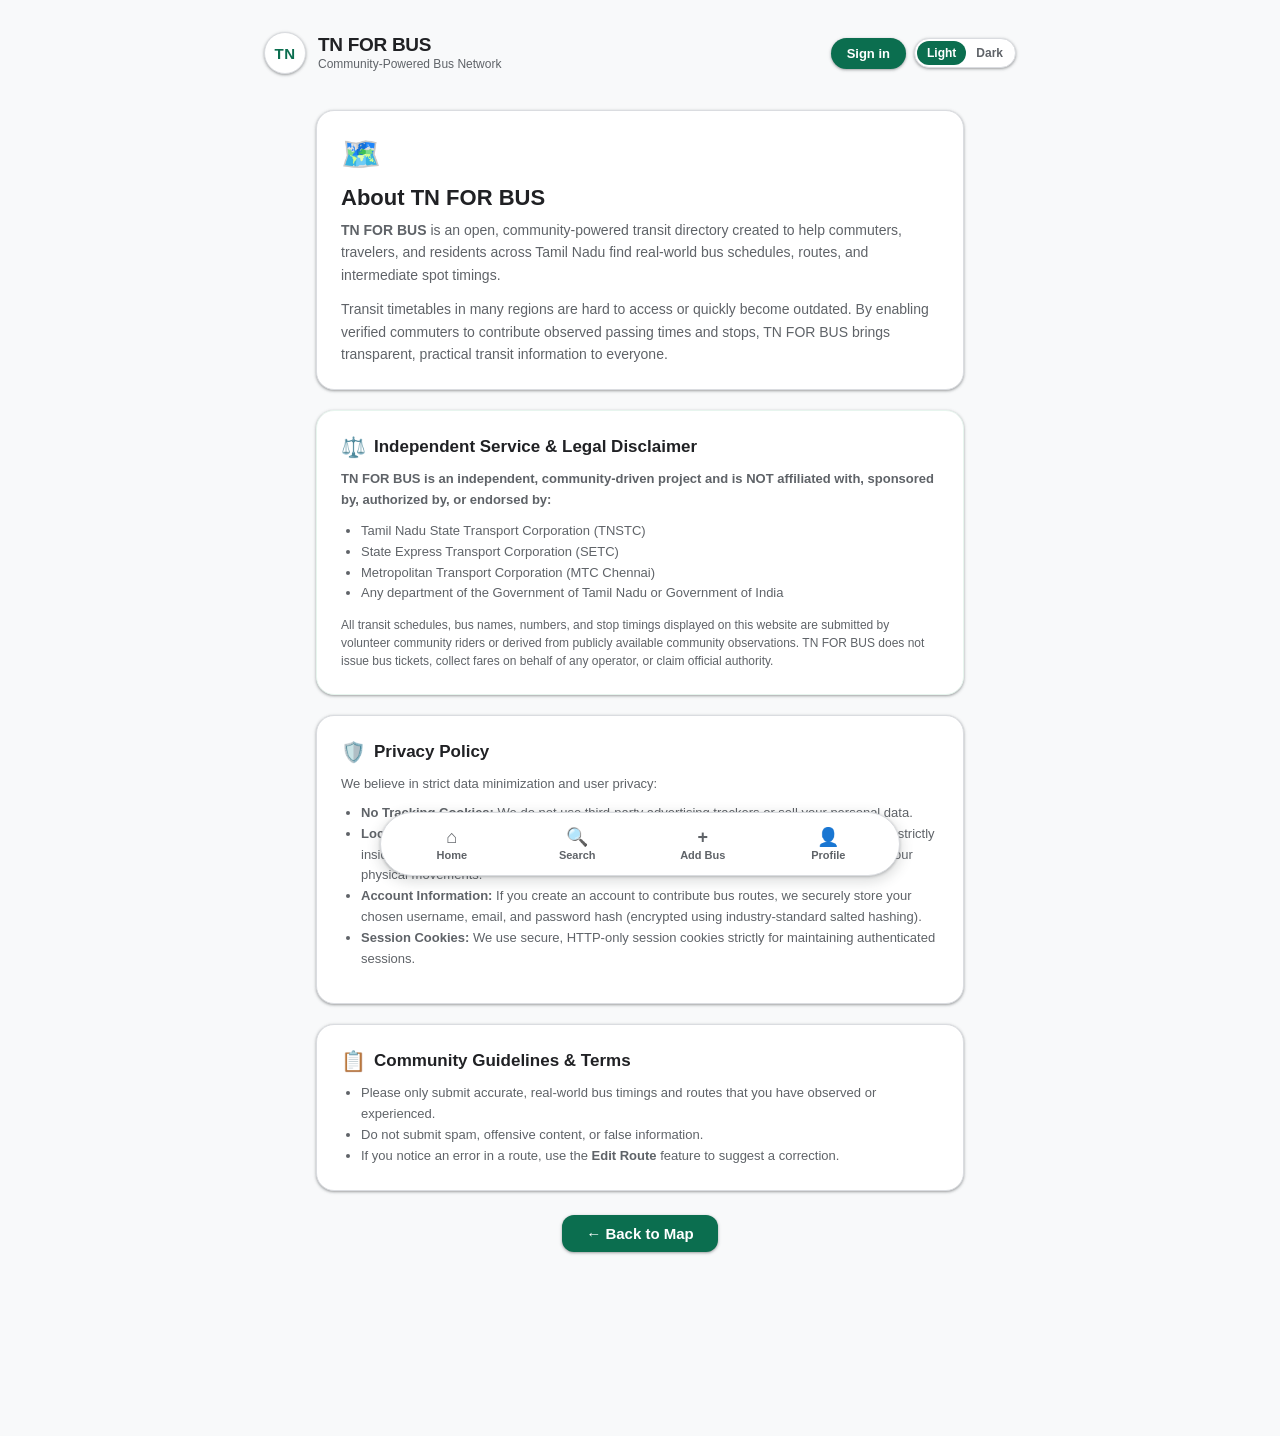
==== frontend/about.html @ 7be4faa2 "fix(security): sanitize file uploads, complete TN FOR BUS branding, add /about transparency page, an" ====
<!DOCTYPE html>
<html lang="en">
<head>
  <meta charset="UTF-8" />
  <meta name="viewport" content="width=device-width, initial-scale=1.0, maximum-scale=1.0, user-scalable=no" />
  <title>About &amp; Disclaimer - TN FOR BUS</title>
  <meta name="description" content="Learn about TN FOR BUS, our community-driven bus timetable platform for Tamil Nadu, our privacy policy, and non-affiliation disclaimer." />
  <meta name="robots" content="index, follow" />
  <meta name="referrer" content="strict-origin-when-cross-origin" />
  <link rel="stylesheet" href="css/style.css" />
  <link rel="stylesheet" href="css/responsive.css" />
  <link rel="icon" href="favicon.ico" type="image/x-icon" />
</head>

<body>
  <div class="app-shell">
    <!-- TOP BAR -->
    <header class="topbar">
      <div class="brand-area">
        <a href="/" class="logo-placeholder" title="Home">TN</a>
        <div class="brand-text-block">
          <a href="/" class="brand-title">TN FOR BUS</a>
          <span class="brand-tagline">Community-Powered Bus Network</span>
        </div>
      </div>
      <div class="topbar-actions">
        <div id="topbar-auth"></div>
      </div>
    </header>

    <!-- MAIN CONTENT -->
    <main class="page-container" style="max-width: 680px; margin: 0 auto; padding: 20px 16px 80px;">
      
      <!-- HERO CARD -->
      <section class="card" style="margin-bottom: 20px; padding: 24px; background: var(--color-surface); border-radius: var(--radius-lg); border: 1px solid var(--color-border); box-shadow: var(--shadow-sm);">
        <div style="font-size: 32px; margin-bottom: 12px;">&#128506;&#65039;</div>
        <h1 style="font-size: 22px; font-weight: 800; color: var(--color-text); margin-bottom: 8px;">About TN FOR BUS</h1>
        <p style="font-size: 14px; line-height: 1.6; color: var(--color-text-secondary); margin-bottom: 12px;">
          <strong>TN FOR BUS</strong> is an open, community-powered transit directory created to help commuters, travelers, and residents across Tamil Nadu find real-world bus schedules, routes, and intermediate spot timings.
        </p>
        <p style="font-size: 14px; line-height: 1.6; color: var(--color-text-secondary);">
          Transit timetables in many regions are hard to access or quickly become outdated. By enabling verified commuters to contribute observed passing times and stops, TN FOR BUS brings transparent, practical transit information to everyone.
        </p>
      </section>

      <!-- OFFICIAL DISCLAIMER -->
      <section class="card" style="margin-bottom: 20px; padding: 24px; background: var(--color-surface); border-radius: var(--radius-lg); border: 1.5px solid var(--color-primary-light); box-shadow: var(--shadow-sm);">
        <div style="display: flex; align-items: center; gap: 8px; margin-bottom: 10px;">
          <span style="font-size: 20px;">&#9878;&#65039;</span>
          <h2 style="font-size: 17px; font-weight: 800; color: var(--color-text); margin: 0;">Independent Service &amp; Legal Disclaimer</h2>
        </div>
        <p style="font-size: 13px; line-height: 1.6; color: var(--color-text-secondary); margin-bottom: 10px;">
          <strong>TN FOR BUS is an independent, community-driven project and is NOT affiliated with, sponsored by, authorized by, or endorsed by:</strong>
        </p>
        <ul style="font-size: 13px; line-height: 1.6; color: var(--color-text-secondary); padding-left: 20px; margin-bottom: 12px;">
          <li>Tamil Nadu State Transport Corporation (TNSTC)</li>
          <li>State Express Transport Corporation (SETC)</li>
          <li>Metropolitan Transport Corporation (MTC Chennai)</li>
          <li>Any department of the Government of Tamil Nadu or Government of India</li>
        </ul>
        <p style="font-size: 12px; line-height: 1.5; color: var(--color-text-secondary);">
          All transit schedules, bus names, numbers, and stop timings displayed on this website are submitted by volunteer community riders or derived from publicly available community observations. TN FOR BUS does not issue bus tickets, collect fares on behalf of any operator, or claim official authority.
        </p>
      </section>

      <!-- PRIVACY POLICY -->
      <section class="card" style="margin-bottom: 20px; padding: 24px; background: var(--color-surface); border-radius: var(--radius-lg); border: 1px solid var(--color-border); box-shadow: var(--shadow-sm);">
        <div style="display: flex; align-items: center; gap: 8px; margin-bottom: 10px;">
          <span style="font-size: 20px;">&#128737;&#65039;</span>
          <h2 style="font-size: 17px; font-weight: 800; color: var(--color-text); margin: 0;">Privacy Policy</h2>
        </div>
        <p style="font-size: 13px; line-height: 1.6; color: var(--color-text-secondary); margin-bottom: 8px;">
          We believe in strict data minimization and user privacy:
        </p>
        <ul style="font-size: 13px; line-height: 1.6; color: var(--color-text-secondary); padding-left: 20px; margin-bottom: 10px;">
          <li><strong>No Tracking Cookies:</strong> We do not use third-party advertising trackers or sell your personal data.</li>
          <li><strong>Location Privacy:</strong> When you use the &quot;My Location&quot; feature, your coordinates are processed strictly inside your browser to display nearby bus stops on the map. We never record, track, or sell your physical movements.</li>
          <li><strong>Account Information:</strong> If you create an account to contribute bus routes, we securely store your chosen username, email, and password hash (encrypted using industry-standard salted hashing).</li>
          <li><strong>Session Cookies:</strong> We use secure, HTTP-only session cookies strictly for maintaining authenticated sessions.</li>
        </ul>
      </section>

      <!-- COMMUNITY GUIDELINES & TERMS -->
      <section class="card" style="margin-bottom: 24px; padding: 24px; background: var(--color-surface); border-radius: var(--radius-lg); border: 1px solid var(--color-border); box-shadow: var(--shadow-sm);">
        <div style="display: flex; align-items: center; gap: 8px; margin-bottom: 10px;">
          <span style="font-size: 20px;">&#128203;</span>
          <h2 style="font-size: 17px; font-weight: 800; color: var(--color-text); margin: 0;">Community Guidelines &amp; Terms</h2>
        </div>
        <ul style="font-size: 13px; line-height: 1.6; color: var(--color-text-secondary); padding-left: 20px;">
          <li>Please only submit accurate, real-world bus timings and routes that you have observed or experienced.</li>
          <li>Do not submit spam, offensive content, or false information.</li>
          <li>If you notice an error in a route, use the <strong>Edit Route</strong> feature to suggest a correction.</li>
        </ul>
      </section>

      <!-- QUICK LINKS -->
      <div style="text-align: center; margin-top: 20px;">
        <a href="/" class="btn-primary" style="display: inline-flex; width: auto; padding: 10px 24px;">&larr; Back to Map</a>
      </div>

    </main>

    <!-- BOTTOM NAVIGATION -->
    <nav class="bottom-nav">
      <a class="nav-item" href="/">
        <span class="nav-icon">&#8962;</span>
        <span>Home</span>
      </a>
      <a class="nav-item" href="/search">
        <span class="nav-icon">&#128269;</span>
        <span>Search</span>
      </a>
      <a class="nav-item" href="/report">
        <span class="nav-icon">&#43;</span>
        <span>Add Bus</span>
      </a>
      <a class="nav-item" href="/profile">
        <span class="nav-icon">&#128100;</span>
        <span>Profile</span>
      </a>
    </nav>
  </div>

  <!-- Scripts -->
  <script src="js/api.js"></script>
  <script src="js/auth.js"></script>
  <script src="js/theme.js"></script>
  <script>
    document.addEventListener("DOMContentLoaded", async () => {
      const authContainer = document.getElementById("topbar-auth");
      const status = await TNAuth.getStatus();
      TNAuth.renderTopbarAuth(authContainer, status);
    });
  </script>
</body>
</html>
---- frontend/css/style.css ----
/* ====================================================
   TN FOR BUS – Unified Stylesheet (Google Maps transit inspired)
   Clean, modern, responsive, light/dark themes
   ==================================================== */

:root {
  /* Colors - Light Theme */
  --color-bg: #f8f9fa;
  --color-surface: #ffffff;
  --color-surface-elevated: #ffffff;
  --color-primary: #0b6e4f;
  --color-primary-hover: #08533b;
  --color-primary-light: #e7f5ee;
  --color-accent: #1a73e8;
  --color-text: #202124;
  --color-text-secondary: #5f6368;
  --color-text-muted: #80868b;
  --color-border: #dadce0;
  --color-border-light: #f1f3f4;
  --color-shadow: rgba(60, 64, 67, 0.15);
  --color-shadow-ambient: rgba(60, 64, 67, 0.08);

  /* Status Colors */
  --fresh: #188038;
  --moderate: #f29900;
  --stale: #d93025;
  --color-error: #d93025;
  --color-success: #188038;
  --color-warning: #f9ab00;

  /* Typography */
  --font-family: -apple-system, BlinkMacSystemFont, "Segoe UI", Roboto, Helvetica, Arial, sans-serif;

  /* Elevation Shadows (Google Maps style) */
  --shadow-sm: 0 1px 2px rgba(60, 64, 67, 0.3), 0 1px 3px 1px rgba(60, 64, 67, 0.15);
  --shadow-md: 0 2px 6px 2px rgba(60, 64, 67, 0.15), 0 1px 2px rgba(60, 64, 67, 0.3);
  --shadow-lg: 0 4px 12px 3px rgba(60, 64, 67, 0.15), 0 1px 3px rgba(60, 64, 67, 0.3);
  --shadow-float: 0 6px 20px rgba(0, 0, 0, 0.18);

  /* Radius */
  --radius-sm: 8px;
  --radius-md: 12px;
  --radius-lg: 18px;
  --radius-xl: 24px;
  --radius-full: 9999px;

  /* Layout dimensions */
  --bottom-nav-height: 64px;
}

/* Dark Theme */
[data-theme="dark"] {
  --color-bg: #1e1f20;
  --color-surface: #2d2e30;
  --color-surface-elevated: #36373a;
  --color-primary: #34a853;
  --color-primary-hover: #46b865;
  --color-primary-light: rgba(52, 168, 83, 0.15);
  --color-accent: #8ab4f8;
  --color-text: #e8eaed;
  --color-text-secondary: #bdc1c6;
  --color-text-muted: #9aa0a6;
  --color-border: #444746;
  --color-border-light: #36373a;
  --color-shadow: rgba(0, 0, 0, 0.4);
  --color-shadow-ambient: rgba(0, 0, 0, 0.25);
  --shadow-sm: 0 1px 3px rgba(0, 0, 0, 0.4);
  --shadow-md: 0 4px 10px rgba(0, 0, 0, 0.45);
  --shadow-lg: 0 8px 24px rgba(0, 0, 0, 0.55);
}

/* Base Reset */
* {
  box-sizing: border-box;
  margin: 0;
  padding: 0;
}

html, body {
  width: 100%;
  min-height: 100vh;
  font-family: var(--font-family);
  background-color: var(--color-bg);
  color: var(--color-text);
  -webkit-font-smoothing: antialiased;
  -moz-osx-font-smoothing: grayscale;
}

a {
  color: inherit;
  text-decoration: none;
}

button, input, select, textarea {
  font-family: inherit;
}

/* ====================================================
   APP SHELL (Non-map pages: search, report, profile)
   ==================================================== */
.app-shell {
  max-width: 680px;
  margin: 0 auto;
  min-height: 100vh;
  padding: 16px 16px calc(var(--bottom-nav-height) + 32px);
  position: relative;
}

/* ====================================================
   BRANDING & TOPBAR
   ==================================================== */
.topbar {
  display: flex;
  align-items: center;
  justify-content: space-between;
  padding: 8px 0 16px;
  gap: 12px;
}

.brand-area {
  display: flex;
  align-items: center;
  gap: 12px;
}

.logo-placeholder {
  width: 42px;
  height: 42px;
  border-radius: var(--radius-full);
  background: var(--color-surface);
  color: var(--color-primary);
  border: 1.5px solid var(--color-border);
  box-shadow: var(--shadow-sm);
  display: flex;
  align-items: center;
  justify-content: center;
  font-weight: 800;
  font-size: 15px;
  letter-spacing: 0.5px;
  flex-shrink: 0;
}

.brand-text-block {
  display: flex;
  flex-direction: column;
}

.brand-title {
  font-size: 19px;
  font-weight: 800;
  color: var(--color-text);
  letter-spacing: -0.3px;
  line-height: 1.2;
}

.brand-tagline {
  font-size: 12px;
  font-weight: 500;
  color: var(--color-text-secondary);
  line-height: 1.2;
}

.topbar-actions {
  display: flex;
  align-items: center;
  gap: 8px;
}

/* Theme Controls */
.theme-controls {
  display: inline-flex;
  align-items: center;
  background: var(--color-surface);
  border: 1px solid var(--color-border);
  border-radius: var(--radius-full);
  padding: 2px;
  box-shadow: var(--shadow-sm);
}

.theme-controls button {
  border: none;
  background: transparent;
  color: var(--color-text-secondary);
  font-size: 12px;
  font-weight: 600;
  padding: 5px 10px;
  border-radius: var(--radius-full);
  cursor: pointer;
  transition: all 0.2s ease;
}

.theme-controls button.active {
  background: var(--color-primary);
  color: #ffffff;
}

/* Auth Profile / Login Button */
.btn-login {
  background: var(--color-primary);
  color: #ffffff;
  border: none;
  border-radius: var(--radius-full);
  padding: 8px 16px;
  font-size: 13px;
  font-weight: 600;
  cursor: pointer;
  box-shadow: var(--shadow-sm);
  transition: background 0.2s ease, transform 0.1s ease;
}

.btn-login:hover {
  background: var(--color-primary-hover);
}

.btn-login:active {
  transform: scale(0.98);
}

.avatar {
  width: 36px;
  height: 36px;
  border-radius: var(--radius-full);
  object-fit: cover;
  border: 2px solid var(--color-border);
  box-shadow: var(--shadow-sm);
  display: block;
}

.avatar-placeholder {
  width: 36px;
  height: 36px;
  border-radius: var(--radius-full);
  background: var(--color-border-light);
  color: var(--color-text-secondary);
  display: flex;
  align-items: center;
  justify-content: center;
  font-size: 18px;
  border: 1px solid var(--color-border);
}

/* ====================================================
   BUTTONS & FORM ELEMENTS
   ==================================================== */
.btn-primary {
  display: inline-flex;
  align-items: center;
  justify-content: center;
  gap: 8px;
  width: 100%;
  background: var(--color-primary);
  color: #ffffff;
  border: none;
  border-radius: var(--radius-md);
  padding: 14px 20px;
  font-size: 15px;
  font-weight: 700;
  cursor: pointer;
  transition: background 0.2s ease, transform 0.1s ease, box-shadow 0.2s ease;
  box-shadow: var(--shadow-sm);
  text-decoration: none;
}

.btn-primary:hover:not(:disabled) {
  background: var(--color-primary-hover);
  box-shadow: var(--shadow-md);
}

.btn-primary:active:not(:disabled) {
  transform: scale(0.99);
}

.btn-primary:disabled {
  opacity: 0.6;
  cursor: not-allowed;
}

.btn-secondary {
  display: inline-flex;
  align-items: center;
  justify-content: center;
  gap: 8px;
  background: var(--color-surface);
  color: var(--color-text);
  border: 1px solid var(--color-border);
  border-radius: var(--radius-md);
  padding: 12px 18px;
  font-size: 14px;
  font-weight: 600;
  cursor: pointer;
  box-shadow: var(--shadow-sm);
  transition: background 0.2s ease;
  text-decoration: none;
}

.btn-secondary:hover {
  background: var(--color-border-light);
}

/* ====================================================
   SEARCH CARD (Google Maps White Floating Card)
   ==================================================== */
.search-card {
  background: var(--color-surface);
  border-radius: var(--radius-lg);
  box-shadow: var(--shadow-md);
  border: 1px solid var(--color-border);
  padding: 14px 16px;
  position: relative;
  transition: box-shadow 0.2s ease;
}

.search-card:focus-within {
  box-shadow: var(--shadow-lg);
  border-color: var(--color-text-muted);
}

.location-row {
  display: flex;
  flex-direction: column;
  position: relative;
}

.location-line {
  display: flex;
  align-items: center;
  gap: 12px;
  height: 48px;
  position: relative;
}

.location-dot {
  width: 12px;
  height: 12px;
  border-radius: 50%;
  flex-shrink: 0;
}

.location-dot.start {
  background-color: #1a73e8; /* Blue dot for Origin */
  box-shadow: 0 0 0 3px rgba(26, 115, 232, 0.2);
}

.location-dot.destination {
  background-color: #ea4335; /* Red pin for Destination */
  box-shadow: 0 0 0 3px rgba(234, 67, 53, 0.2);
}

.route-connector-line {
  position: absolute;
  left: 5px;
  top: 30px;
  bottom: 30px;
  width: 2px;
  background: repeating-linear-gradient(to bottom, var(--color-text-muted) 0, var(--color-text-muted) 3px, transparent 3px, transparent 6px);
  pointer-events: none;
}

.location-line input {
  flex: 1;
  width: 100%;
  border: none;
  outline: none;
  background: transparent;
  color: var(--color-text);
  font-size: 16px;
  font-weight: 600;
  padding: 8px 0;
}

.location-line input::placeholder {
  color: var(--color-text-muted);
  font-weight: 400;
}

.location-divider {
  height: 1px;
  background-color: var(--color-border-light);
  margin-left: 24px;
}

.search-button {
  margin-top: 12px;
  width: 100%;
  background: var(--color-primary);
  color: #ffffff;
  border: none;
  border-radius: var(--radius-md);
  padding: 14px;
  font-size: 15px;
  font-weight: 700;
  cursor: pointer;
  transition: background 0.2s ease, box-shadow 0.2s ease;
  display: flex;
  align-items: center;
  justify-content: center;
  gap: 8px;
}

.search-button:hover {
  background: var(--color-primary-hover);
  box-shadow: var(--shadow-sm);
}

/* Stop Autocomplete Dropdown */
.autocomplete-wrap {
  position: relative;
  flex: 1;
}

.autocomplete-list {
  position: absolute;
  top: calc(100% + 4px);
  left: -20px;
  right: -12px;
  background: var(--color-surface);
  border: 1px solid var(--color-border);
  border-radius: var(--radius-md);
  box-shadow: var(--shadow-lg);
  max-height: 220px;
  overflow-y: auto;
  z-index: 2000;
  display: none;
}

.autocomplete-list.active {
  display: block;
}

.autocomplete-item {
  padding: 10px 16px;
  font-size: 14px;
  font-weight: 500;
  color: var(--color-text);
  cursor: pointer;
  border-bottom: 1px solid var(--color-border-light);
  display: flex;
  align-items: center;
  gap: 8px;
}

.autocomplete-item::before {
  content: "🚏";
  font-size: 14px;
}

.autocomplete-item:last-child {
  border-bottom: none;
}

.autocomplete-item:hover {
  background: var(--color-border-light);
  color: var(--color-primary);
}

/* ====================================================
   MAP VIEW (Home Screen – index.html)
   ==================================================== */
.map-screen {
  width: 100%;
  height: 100vh;
  position: relative;
  overflow: hidden;
}

#map {
  width: 100%;
  height: 100%;
  z-index: 1;
}

/* Floating Search Header over Map */
.map-floating-top {
  position: absolute;
  top: 12px;
  left: 12px;
  right: 12px;
  max-width: 440px;
  margin: 0 auto;
  z-index: 1000;
  display: flex;
  flex-direction: column;
  gap: 8px;
  pointer-events: none;
}

.map-floating-top > * {
  pointer-events: auto;
}

.map-floating-header {
  display: flex;
  align-items: center;
  justify-content: space-between;
  background: var(--color-surface);
  border: 1px solid var(--color-border);
  border-radius: var(--radius-full);
  padding: 6px 14px;
  box-shadow: var(--shadow-md);
}

/* Floating Action Controls on Map */
.map-floating-actions {
  position: absolute;
  right: 16px;
  bottom: calc(var(--bottom-nav-height) + 20px);
  z-index: 1000;
  display: flex;
  flex-direction: column;
  gap: 12px;
  align-items: flex-end;
}

.fab-btn {
  display: inline-flex;
  align-items: center;
  gap: 8px;
  background: var(--color-surface);
  color: var(--color-text);
  border: 1px solid var(--color-border);
  border-radius: var(--radius-full);
  padding: 10px 16px;
  font-size: 14px;
  font-weight: 700;
  box-shadow: var(--shadow-md);
  cursor: pointer;
  transition: transform 0.15s ease, background 0.15s ease;
  text-decoration: none;
}

.fab-btn.primary {
  background: var(--color-primary);
  color: #ffffff;
  border: none;
}

.fab-btn:hover {
  transform: translateY(-2px);
  box-shadow: var(--shadow-lg);
}

.fab-btn:active {
  transform: scale(0.96);
}

/* ====================================================
   BOTTOM BUS PANEL (Google Maps Expandable Sheet)
   ==================================================== */
.bottom-bus-panel {
  position: absolute;
  left: 0;
  right: 0;
  bottom: 0;
  background: var(--color-surface);
  border-radius: var(--radius-xl) var(--radius-xl) 0 0;
  box-shadow: var(--shadow-float);
  border: 1px solid var(--color-border);
  border-bottom: none;
  z-index: 1050;
  max-width: 480px;
  margin: 0 auto;
  transform: translateY(100%);
  transition: transform 0.35s cubic-bezier(0.16, 1, 0.3, 1), max-height 0.35s ease;
  display: flex;
  flex-direction: column;
  max-height: 105px; /* Collapsed view showing header only */
  overflow: hidden;
  padding-bottom: var(--bottom-nav-height);
}

.bottom-bus-panel.visible {
  transform: translateY(0);
}

.bottom-bus-panel.expanded {
  max-height: 70vh;
}

.bus-panel-handle-bar {
  padding: 8px 0 4px;
  cursor: pointer;
  display: flex;
  justify-content: center;
}

.bus-panel-handle-pill {
  width: 36px;
  height: 4px;
  background: var(--color-text-muted);
  border-radius: var(--radius-full);
  opacity: 0.4;
}

.bus-panel-header {
  display: flex;
  align-items: center;
  justify-content: space-between;
  padding: 6px 18px 12px;
  cursor: pointer;
  user-select: none;
  border-bottom: 1px solid var(--color-border-light);
}

.bus-panel-header-main {
  display: flex;
  flex-direction: column;
  gap: 3px;
}

.bus-panel-route {
  font-size: 16px;
  font-weight: 800;
  color: var(--color-text);
  line-height: 1.2;
}

.bus-panel-distance {
  font-size: 13px;
  font-weight: 700;
  color: var(--color-primary);
  display: inline-flex;
  align-items: center;
  gap: 4px;
}

.bus-panel-toggle-indicator {
  display: flex;
  align-items: center;
  gap: 6px;
  background: var(--color-border-light);
  color: var(--color-text);
  padding: 6px 12px;
  border-radius: var(--radius-full);
  font-size: 12px;
  font-weight: 700;
  transition: background 0.15s ease;
}

.bus-panel-toggle-indicator:hover {
  background: var(--color-primary-light);
  color: var(--color-primary);
}

.bus-panel-body {
  overflow-y: auto;
  padding: 14px 18px 18px;
  display: flex;
  flex-direction: column;
  gap: 10px;
}

.bus-panel-section-title {
  display: flex;
  justify-content: space-between;
  font-size: 11px;
  font-weight: 800;
  letter-spacing: 0.6px;
  color: var(--color-text-secondary);
  margin-bottom: 4px;
}

.panel-bus-list {
  display: flex;
  flex-direction: column;
  gap: 8px;
}

.panel-bus-item {
  background: var(--color-border-light);
  border: 1px solid var(--color-border);
  border-radius: var(--radius-md);
  padding: 12px 14px;
  transition: transform 0.15s ease, background 0.15s ease;
}

.panel-bus-item.nearest-bus {
  background: var(--color-surface);
  border: 2px solid var(--color-primary);
  box-shadow: var(--shadow-sm);
}

.nearest-bus-badge {
  font-size: 11px;
  font-weight: 800;
  color: var(--color-primary);
  margin-bottom: 6px;
  display: flex;
  align-items: center;
  gap: 4px;
}

.panel-bus-row {
  display: flex;
  align-items: center;
  justify-content: space-between;
  gap: 10px;
}

.panel-bus-left {
  display: flex;
  flex-direction: column;
  gap: 2px;
}

.panel-bus-title {
  font-size: 15px;
  font-weight: 800;
  color: var(--color-text);
}

.panel-bus-num {
  display: inline-block;
  background: var(--color-primary-light);
  color: var(--color-primary);
  font-size: 11px;
  font-weight: 800;
  padding: 2px 6px;
  border-radius: var(--radius-sm);
  margin-left: 6px;
}

.panel-bus-sub {
  font-size: 12px;
  color: var(--color-text-secondary);
}

.panel-bus-right {
  display: flex;
  flex-direction: column;
  align-items: flex-end;
  gap: 2px;
}

.panel-bus-time {
  font-size: 15px;
  font-weight: 800;
  color: var(--color-text);
}

.panel-bus-countdown {
  font-size: 11px;
  font-weight: 700;
  color: var(--color-primary);
}

.panel-empty-state {
  text-align: center;
  padding: 24px 12px;
  color: var(--color-text-secondary);
  font-size: 13px;
}

.panel-footer-action {
  margin-top: 10px;
  padding-top: 10px;
  border-top: 1px solid var(--color-border-light);
}

/* ====================================================
   BUS RESULT CARDS
   ==================================================== */
.results-header {
  display: flex;
  align-items: center;
  justify-content: space-between;
  margin: 20px 0 14px;
}

.results-header h2 {
  font-size: 20px;
  font-weight: 800;
  color: var(--color-text);
  letter-spacing: -0.3px;
}

.results-header .count-pill {
  font-size: 12px;
  font-weight: 600;
  color: var(--color-text-secondary);
  background: var(--color-border-light);
  padding: 4px 10px;
  border-radius: var(--radius-full);
}

.bus-list {
  display: flex;
  flex-direction: column;
  gap: 14px;
}

.bus-card {
  background: var(--color-surface);
  border: 1px solid var(--color-border);
  border-radius: var(--radius-lg);
  padding: 16px 18px;
  box-shadow: var(--shadow-sm);
  transition: transform 0.15s ease, box-shadow 0.15s ease, border-color 0.15s ease;
  position: relative;
  overflow: hidden;
}

.bus-card:hover {
  box-shadow: var(--shadow-md);
  border-color: var(--color-text-muted);
}

.bus-card.is-next-bus {
  border-left: 5px solid var(--color-primary);
}

.bus-card-top {
  display: flex;
  align-items: flex-start;
  justify-content: space-between;
  gap: 12px;
  margin-bottom: 8px;
}

.bus-identity {
  display: flex;
  flex-direction: column;
}

.bus-name-row {
  display: flex;
  align-items: center;
  gap: 8px;
  flex-wrap: wrap;
}

.bus-name {
  font-size: 17px;
  font-weight: 800;
  color: var(--color-text);
}

.bus-number-badge {
  background: var(--color-primary-light);
  color: var(--color-primary);
  font-size: 12px;
  font-weight: 800;
  padding: 2px 8px;
  border-radius: var(--radius-sm);
  border: 1px solid rgba(11, 110, 79, 0.2);
}

.bus-operator {
  font-size: 13px;
  color: var(--color-text-secondary);
  margin-top: 2px;
}

.bus-fare {
  font-size: 16px;
  font-weight: 800;
  color: var(--color-primary);
  background: var(--color-border-light);
  padding: 4px 10px;
  border-radius: var(--radius-md);
  white-space: nowrap;
}

.bus-route-path {
  display: flex;
  align-items: center;
  gap: 8px;
  font-size: 14px;
  font-weight: 600;
  color: var(--color-text);
  margin: 10px 0;
  padding: 8px 12px;
  background: var(--color-border-light);
  border-radius: var(--radius-sm);
}

.bus-route-path .arrow {
  color: var(--color-text-muted);
  font-size: 12px;
}

/* Next Bus Callout Pill */
.next-bus-banner {
  display: flex;
  align-items: center;
  justify-content: space-between;
  background: #e6f4ea;
  color: #137333;
  padding: 8px 12px;
  border-radius: var(--radius-md);
  margin: 10px 0;
  font-size: 13px;
  font-weight: 700;
}

[data-theme="dark"] .next-bus-banner {
  background: rgba(52, 168, 83, 0.15);
  color: #81c995;
}

.next-bus-banner .badge {
  display: inline-flex;
  align-items: center;
  gap: 6px;
}

.next-bus-banner .countdown {
  font-size: 12px;
  font-weight: 600;
  opacity: 0.9;
}

/* Bus Timings List */
.bus-timings-wrap {
  margin: 8px 0;
}

.bus-timings-label {
  font-size: 11px;
  font-weight: 700;
  text-transform: uppercase;
  color: var(--color-text-secondary);
  letter-spacing: 0.5px;
  margin-bottom: 4px;
}

.bus-timings-list {
  display: flex;
  flex-wrap: wrap;
  gap: 6px;
}

.timing-chip {
  font-size: 12px;
  font-weight: 600;
  background: var(--color-border-light);
  color: var(--color-text);
  padding: 3px 8px;
  border-radius: var(--radius-sm);
}

.timing-chip.highlight {
  background: var(--color-primary);
  color: #ffffff;
}

/* Bus Card Footer (Freshness & Notes) */
.bus-card-footer {
  display: flex;
  align-items: center;
  justify-content: space-between;
  margin-top: 10px;
  padding-top: 8px;
  border-top: 1px solid var(--color-border-light);
  font-size: 12px;
  color: var(--color-text-secondary);
}

.freshness-tag {
  display: inline-flex;
  align-items: center;
  gap: 5px;
  font-weight: 600;
}

.freshness-dot {
  width: 7px;
  height: 7px;
  border-radius: 50%;
}

.freshness-dot.fresh { background: var(--fresh); }
.freshness-dot.moderate { background: var(--moderate); }
.freshness-dot.stale { background: var(--stale); }
.freshness-dot.very_stale { background: var(--color-text-muted); }

/* Photos Thumbnails */
.bus-photos-row {
  display: flex;
  gap: 8px;
  margin-top: 8px;
  overflow-x: auto;
  padding-bottom: 4px;
}

.bus-photo-thumb {
  width: 60px;
  height: 60px;
  border-radius: var(--radius-sm);
  object-fit: cover;
  border: 1px solid var(--color-border);
  flex-shrink: 0;
}

/* ====================================================
   EMPTY, LOADING, AND ERROR STATES
   ==================================================== */
.state-box {
  background: var(--color-surface);
  border: 1px solid var(--color-border);
  border-radius: var(--radius-lg);
  padding: 36px 24px;
  text-align: center;
  box-shadow: var(--shadow-sm);
  margin: 16px 0;
}

.state-icon {
  font-size: 42px;
  margin-bottom: 12px;
  line-height: 1;
}

.state-title {
  font-size: 18px;
  font-weight: 800;
  color: var(--color-text);
  margin-bottom: 6px;
}

.state-desc {
  font-size: 14px;
  color: var(--color-text-secondary);
  line-height: 1.5;
  max-width: 360px;
  margin: 0 auto 18px;
}

.loading-spinner {
  width: 32px;
  height: 32px;
  border: 3px solid var(--color-border);
  border-top-color: var(--color-primary);
  border-radius: 50%;
  animation: spin 0.8s linear infinite;
  margin: 0 auto 12px;
}

@keyframes spin {
  to { transform: rotate(360deg); }
}

/* ====================================================
   FORM CARDS (report.html & login.html)
   ==================================================== */
.form-card {
  background: var(--color-surface);
  border: 1px solid var(--color-border);
  border-radius: var(--radius-lg);
  box-shadow: var(--shadow-md);
  padding: 24px;
  margin: 16px 0;
}

.form-heading {
  margin-bottom: 20px;
}

.form-heading h1 {
  font-size: 22px;
  font-weight: 800;
  color: var(--color-text);
  letter-spacing: -0.3px;
}

.form-heading p {
  font-size: 13px;
  color: var(--color-text-secondary);
  margin-top: 4px;
}

.field {
  margin-bottom: 18px;
  display: flex;
  flex-direction: column;
}

.field label {
  font-size: 13px;
  font-weight: 700;
  color: var(--color-text);
  margin-bottom: 6px;
  display: flex;
  justify-content: space-between;
}

.field .optional-tag {
  font-size: 11px;
  font-weight: 500;
  color: var(--color-text-muted);
}

.field input[type="text"],
.field input[type="password"],
.field input[type="number"],
.field input[type="time"],
.field select,
.field textarea {
  width: 100%;
  padding: 12px 14px;
  font-size: 15px;
  color: var(--color-text);
  background: var(--color-surface);
  border: 1.5px solid var(--color-border);
  border-radius: var(--radius-md);
  outline: none;
  transition: border-color 0.2s ease, box-shadow 0.2s ease;
}

.field input:focus,
.field select:focus,
.field textarea:focus {
  border-color: var(--color-primary);
  box-shadow: 0 0 0 3px var(--color-primary-light);
}

.field-help {
  font-size: 12px;
  color: var(--color-text-secondary);
  margin-bottom: 8px;
}

.input-with-icon {
  position: relative;
  display: flex;
  align-items: center;
}

.input-with-icon .prefix {
  position: absolute;
  left: 14px;
  font-weight: 700;
  color: var(--color-text-muted);
  pointer-events: none;
}

.input-with-icon input {
  padding-left: 32px !important;
}

/* Multi-timing Row */
.timings-container {
  display: flex;
  flex-direction: column;
  gap: 8px;
  margin-bottom: 10px;
}

.timing-row {
  display: flex;
  align-items: center;
  gap: 8px;
}

.timing-row input[type="time"] {
  flex: 1;
}

.timing-remove-btn {
  width: 38px;
  height: 38px;
  border-radius: var(--radius-md);
  border: 1px solid var(--color-border);
  background: var(--color-surface);
  color: var(--color-error);
  font-size: 18px;
  cursor: pointer;
  display: flex;
  align-items: center;
  justify-content: center;
  transition: background 0.15s ease;
}

.timing-remove-btn:hover {
  background: #fce8e6;
}

.btn-text {
  background: transparent;
  border: none;
  color: var(--color-primary);
  font-size: 13px;
  font-weight: 700;
  cursor: pointer;
  padding: 6px 0;
  align-self: flex-start;
  display: inline-flex;
  align-items: center;
  gap: 4px;
}

.btn-text:hover {
  text-decoration: underline;
}

/* Photo Upload Box */
.photo-upload-zone {
  border: 2px dashed var(--color-border);
  border-radius: var(--radius-md);
  padding: 20px;
  text-align: center;
  cursor: pointer;
  background: var(--color-border-light);
  transition: border-color 0.2s ease, background 0.2s ease;
  display: flex;
  flex-direction: column;
  align-items: center;
  gap: 4px;
}

.photo-upload-zone:hover {
  border-color: var(--color-primary);
  background: var(--color-primary-light);
}

.photo-previews {
  display: flex;
  flex-wrap: wrap;
  gap: 10px;
  margin-top: 10px;
}

.preview-item {
  position: relative;
  width: 72px;
  height: 72px;
  border-radius: var(--radius-sm);
  overflow: hidden;
  border: 1px solid var(--color-border);
}

.preview-item img {
  width: 100%;
  height: 100%;
  object-fit: cover;
}

.preview-remove {
  position: absolute;
  top: 2px;
  right: 2px;
  width: 20px;
  height: 20px;
  background: rgba(0, 0, 0, 0.65);
  color: #ffffff;
  border: none;
  border-radius: 50%;
  font-size: 12px;
  cursor: pointer;
  display: flex;
  align-items: center;
  justify-content: center;
}

/* Inline Alerts */
.alert {
  padding: 12px 16px;
  border-radius: var(--radius-md);
  font-size: 14px;
  font-weight: 600;
  margin-bottom: 16px;
  display: none;
}

.alert-error {
  background: #fce8e6;
  color: #c5221f;
  border: 1px solid #fad2cf;
}

.alert-success {
  background: #e6f4ea;
  color: #137333;
  border: 1px solid #ceead6;
}

/* ====================================================
   AUTHENTICATION CARD (login.html)
   ==================================================== */
.auth-container {
  max-width: 440px;
  margin: 40px auto;
  padding: 0 16px;
}

.auth-card {
  background: var(--color-surface);
  border: 1px solid var(--color-border);
  border-radius: var(--radius-xl);
  box-shadow: var(--shadow-lg);
  padding: 32px 28px;
  text-align: left;
}

.auth-card h1 {
  font-size: 24px;
  font-weight: 800;
  color: var(--color-text);
  margin-bottom: 6px;
}

.auth-desc {
  font-size: 13px;
  color: var(--color-text-secondary);
  line-height: 1.5;
  margin-bottom: 24px;
}

.google-btn {
  width: 100%;
  display: flex;
  align-items: center;
  justify-content: center;
  gap: 12px;
  background: var(--color-surface);
  color: var(--color-text);
  border: 1.5px solid var(--color-border);
  border-radius: var(--radius-md);
  padding: 13px 20px;
  font-size: 14px;
  font-weight: 700;
  cursor: pointer;
  box-shadow: var(--shadow-sm);
  transition: background 0.15s ease, border-color 0.15s ease;
}

.google-btn:hover {
  background: var(--color-border-light);
  border-color: var(--color-text-muted);
}

.google-icon-svg {
  width: 18px;
  height: 18px;
}

.auth-divider {
  display: flex;
  align-items: center;
  gap: 12px;
  margin: 20px 0;
  color: var(--color-text-muted);
  font-size: 12px;
  font-weight: 600;
}

.auth-divider span {
  flex: 1;
  height: 1px;
  background: var(--color-border);
}

.auth-toggle-row {
  margin-top: 18px;
  text-align: center;
  font-size: 13px;
  color: var(--color-text-secondary);
}

.auth-toggle-btn {
  background: none;
  border: none;
  color: var(--color-primary);
  font-weight: 700;
  cursor: pointer;
  margin-left: 4px;
}

/* ====================================================
   PROFILE PAGE (profile.html)
   ==================================================== */
.profile-card {
  background: var(--color-surface);
  border: 1px solid var(--color-border);
  border-radius: var(--radius-lg);
  padding: 24px;
  box-shadow: var(--shadow-sm);
  display: flex;
  flex-direction: column;
  align-items: center;
  text-align: center;
  margin-bottom: 16px;
}

.profile-avatar-large {
  width: 72px;
  height: 72px;
  border-radius: var(--radius-full);
  background: var(--color-primary-light);
  color: var(--color-primary);
  font-size: 32px;
  font-weight: 800;
  display: flex;
  align-items: center;
  justify-content: center;
  border: 2px solid var(--color-border);
  margin-bottom: 12px;
  object-fit: cover;
}

.profile-name {
  font-size: 20px;
  font-weight: 800;
  color: var(--color-text);
}

.profile-email {
  font-size: 13px;
  color: var(--color-text-secondary);
  margin: 4px 0 16px;
}

.stats-grid {
  display: grid;
  grid-template-columns: repeat(3, 1fr);
  gap: 12px;
  width: 100%;
  margin-bottom: 16px;
}

.stat-box {
  background: var(--color-border-light);
  border-radius: var(--radius-md);
  padding: 12px 8px;
  text-align: center;
}

.stat-number {
  font-size: 22px;
  font-weight: 800;
  color: var(--color-primary);
  line-height: 1;
}

.stat-label {
  font-size: 11px;
  font-weight: 700;
  text-transform: uppercase;
  color: var(--color-text-secondary);
  letter-spacing: 0.3px;
  margin-top: 6px;
}

/* ====================================================
   BOTTOM NAVIGATION
   ==================================================== */
.bottom-nav {
  position: fixed;
  bottom: 12px;
  left: 50%;
  transform: translateX(-50%);
  width: calc(100% - 24px);
  max-width: 480px;
  height: var(--bottom-nav-height);
  background: var(--color-surface);
  border: 1px solid var(--color-border);
  border-radius: var(--radius-full);
  box-shadow: var(--shadow-lg);
  display: flex;
  align-items: center;
  justify-content: space-around;
  padding: 4px 8px;
  z-index: 2000;
}

.nav-item {
  display: flex;
  flex-direction: column;
  align-items: center;
  justify-content: center;
  gap: 3px;
  flex: 1;
  height: 100%;
  border-radius: var(--radius-full);
  color: var(--color-text-secondary);
  font-size: 11px;
  font-weight: 700;
  transition: all 0.15s ease;
  text-decoration: none;
}

.nav-icon {
  font-size: 18px;
  line-height: 1;
}

.nav-item:hover {
  color: var(--color-text);
}

.nav-item.active {
  color: var(--color-primary);
  background: var(--color-primary-light);
}

/* ====================================================
   LEAFLET CUSTOMIZATIONS
   ==================================================== */
.leaflet-control-zoom {
  border: 1px solid var(--color-border) !important;
  border-radius: var(--radius-md) !important;
  box-shadow: var(--shadow-md) !important;
  overflow: hidden;
}

.leaflet-control-zoom a {
  background-color: var(--color-surface) !important;
  color: var(--color-text) !important;
}

/* Hide default leaflet routing machine UI box */
.leaflet-routing-container {
  display: none !important;
}

/* ====================================================
   ROUTE SPOTS WITH TIMING
   ==================================================== */
.spots-container {
  display: flex;
  flex-direction: column;
  gap: 12px;
  margin-top: 8px;
}

.spot-card {
  background: var(--color-surface);
  border: 1px solid var(--color-border);
  border-radius: var(--radius-md);
  padding: 12px 14px;
  transition: border-color 0.15s ease;
}

.spot-card.start-spot {
  border-left: 4px solid var(--fresh);
}

.spot-card.dest-spot {
  border-left: 4px solid var(--stale);
}

.spot-card.intermediate-spot {
  border-left: 4px solid var(--color-accent);
}

.spot-header {
  display: flex;
  align-items: center;
  justify-content: space-between;
  margin-bottom: 8px;
}

.spot-marker-badge {
  font-size: 12px;
  font-weight: 700;
  color: var(--color-text-secondary);
}

.spot-remove-btn {
  background: none;
  border: none;
  color: var(--color-text-muted);
  font-size: 20px;
  line-height: 1;
  cursor: pointer;
  padding: 0 4px;
  transition: color 0.15s;
}

.spot-remove-btn:hover {
  color: var(--color-error);
}

.spot-inputs-row {
  display: flex;
  gap: 10px;
  align-items: center;
}

@media (max-width: 600px) {
  .spot-inputs-row {
    flex-direction: column;
    align-items: stretch;
  }
}

.spot-name-input {
  flex: 1;
}

.spot-time-wrap {
  display: flex;
  align-items: center;
  gap: 6px;
  flex-shrink: 0;
}

.spot-time-input {
  width: 120px;
}

/* Timeline on Bus Cards */
.spots-route-timeline {
  background: var(--color-bg);
  border: 1px solid var(--color-border-light);
  border-radius: var(--radius-md);
  padding: 10px 12px;
  margin: 10px 0 8px;
}

.timeline-header {
  font-size: 11px;
  font-weight: 700;
  text-transform: uppercase;
  letter-spacing: 0.5px;
  color: var(--color-text-muted);
  margin-bottom: 8px;
  display: flex;
  align-items: center;
  gap: 5px;
}

.spots-scroll-wrap {
  display: flex;
  flex-wrap: wrap;
  align-items: center;
  gap: 6px 8px;
}

.spot-item-badge {
  display: inline-flex;
  align-items: center;
  gap: 5px;
  background: var(--color-surface);
  border: 1px solid var(--color-border);
  border-radius: var(--radius-sm);
  padding: 4px 8px;
  font-size: 12px;
}

.spot-dot-indicator {
  width: 7px;
  height: 7px;
  border-radius: 50%;
  background: var(--color-accent);
}

.spot-item-badge.start .spot-dot-indicator {
  background: var(--fresh);
}

.spot-item-badge.dest .spot-dot-indicator {
  background: var(--stale);
}

.spot-badge-name {
  font-weight: 600;
  color: var(--color-text);
}

.spot-badge-time {
  font-size: 11px;
  font-weight: 700;
  color: var(--color-primary);
  background: var(--color-primary-light);
  padding: 2px 5px;
  border-radius: 4px;
}

.spot-arrow-sep {
  color: var(--color-text-muted);
  font-size: 11px;
}

/* ====================================================
   ADD STOP BUTTON & MODAL
   ==================================================== */
.btn-add-stop-pill {
  display: inline-flex;
  align-items: center;
  gap: 4px;
  background: var(--color-primary-light);
  color: var(--color-primary);
  border: 1px solid var(--color-primary);
  font-size: 11px;
  font-weight: 700;
  padding: 3px 10px;
  border-radius: var(--radius-full);
  cursor: pointer;
  transition: all 0.15s ease;
  line-height: 1.2;
}

.btn-add-stop-pill:hover {
  background: var(--color-primary);
  color: #ffffff;
}

/* Modal Overlay & Dialog */
.modal-overlay {
  position: fixed;
  top: 0;
  left: 0;
  right: 0;
  bottom: 0;
  background: rgba(0, 0, 0, 0.6);
  backdrop-filter: blur(3px);
  z-index: 9999;
  display: flex;
  align-items: center;
  justify-content: center;
  padding: 16px;
  animation: modalFadeIn 0.2s ease;
}

@keyframes modalFadeIn {
  from { opacity: 0; }
  to { opacity: 1; }
}

.modal-dialog {
  background: var(--color-surface);
  border: 1px solid var(--color-border);
  border-radius: var(--radius-lg);
  box-shadow: var(--shadow-lg);
  width: 100%;
  max-width: 480px;
  padding: 24px;
  position: relative;
  max-height: 90vh;
  overflow-y: auto;
  animation: modalSlideUp 0.2s ease;
}

@keyframes modalSlideUp {
  from { transform: translateY(16px); opacity: 0; }
  to { transform: translateY(0); opacity: 1; }
}

.modal-header {
  display: flex;
  align-items: flex-start;
  justify-content: space-between;
  margin-bottom: 18px;
  gap: 12px;
}

.modal-title {
  font-size: 18px;
  font-weight: 800;
  color: var(--color-text);
  margin-bottom: 3px;
}

.modal-subtitle {
  font-size: 13px;
  color: var(--color-text-secondary);
}

.modal-close-btn {
  background: none;
  border: none;
  font-size: 24px;
  line-height: 1;
  color: var(--color-text-muted);
  cursor: pointer;
  padding: 2px 6px;
  border-radius: var(--radius-sm);
  transition: color 0.15s, background 0.15s;
}

.modal-close-btn:hover {
  color: var(--color-text);
  background: var(--color-border-light);
}

.modal-footer {
  display: flex;
  align-items: center;
  justify-content: flex-end;
  gap: 12px;
  margin-top: 20px;
}

/* Toast notification */
.toast-notification {
  position: fixed;
  bottom: 24px;
  left: 50%;
  transform: translateX(-50%);
  background: #202124;
  color: #ffffff;
  padding: 12px 20px;
  border-radius: var(--radius-full);
  box-shadow: var(--shadow-float);
  font-size: 14px;
  font-weight: 600;
  z-index: 10000;
  display: flex;
  align-items: center;
  gap: 8px;
  animation: toastIn 0.25s ease;
}

@keyframes toastIn {
  from { transform: translate(-50%, 20px); opacity: 0; }
  to { transform: translate(-50%, 0); opacity: 1; }
}
---- frontend/css/responsive.css ----
/* ====================================================
   TN FOR BUS – Responsive Design
   Breakpoints: Mobile (<768px), Tablet (768px - 1024px), Desktop (>1024px)
   ==================================================== */

/* Tablet & Up (768px+) */
@media (min-width: 768px) {
  .app-shell {
    max-width: 720px;
    padding: 24px 24px calc(var(--bottom-nav-height) + 40px);
  }

  .map-floating-top {
    top: 20px;
    left: 20px;
    right: auto;
    width: 420px;
  }

  .map-floating-actions {
    right: 24px;
    bottom: 24px;
  }

  .bottom-bus-panel {
    max-width: 440px;
    left: 20px;
    right: auto;
    bottom: 24px;
    border-radius: var(--radius-xl);
    border: 1px solid var(--color-border);
    box-shadow: var(--shadow-lg);
    padding-bottom: 0;
  }

  .bottom-nav {
    bottom: 20px;
    max-width: 520px;
  }
}

/* Desktop & Wide Screens (1024px+) */
@media (min-width: 1024px) {
  .app-shell {
    max-width: 800px;
  }

  .map-floating-top {
    width: 440px;
    top: 24px;
    left: 24px;
  }

  .bottom-sheet {
    left: 24px;
    bottom: 24px;
    width: 440px;
  }

  .bottom-nav {
    bottom: 24px;
  }
}

/* Small phones (<380px) */
@media (max-width: 380px) {
  .brand-title {
    font-size: 16px;
  }

  .brand-tagline {
    font-size: 10px;
  }

  .location-line input {
    font-size: 14px;
  }

  .nav-item {
    font-size: 10px;
  }

  .nav-icon {
    font-size: 16px;
  }

  .stats-grid {
    gap: 6px;
  }

  .stat-number {
    font-size: 18px;
  }
}
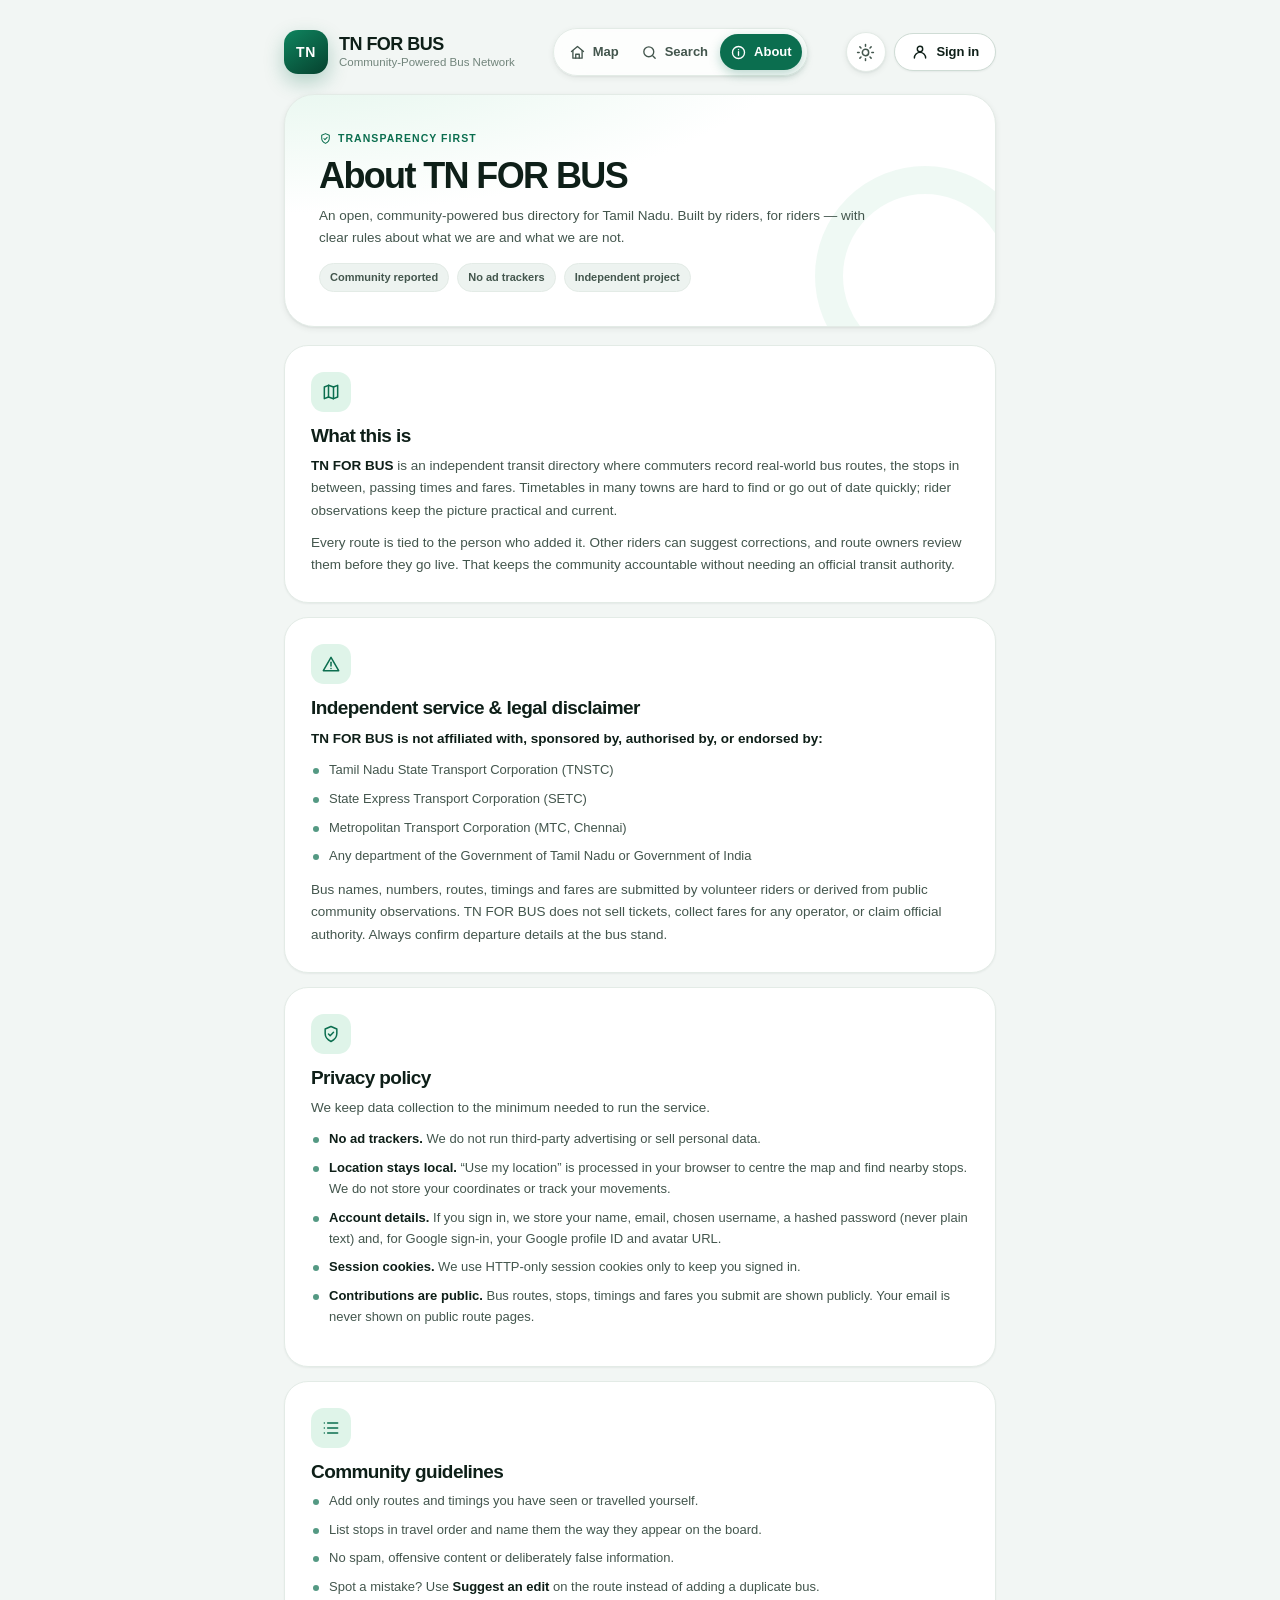
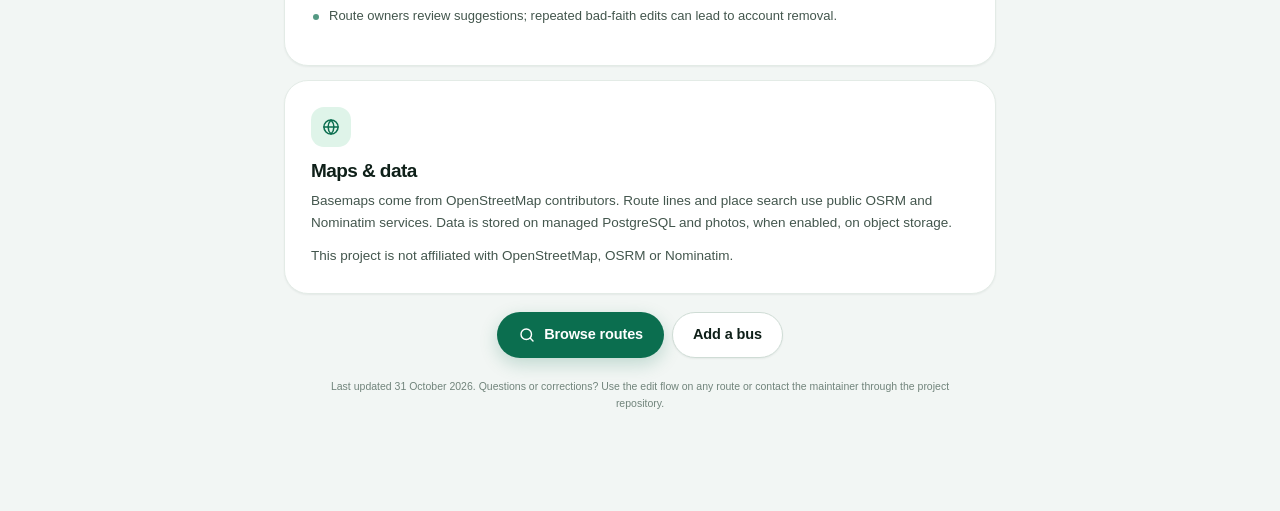
==== commit 69de1415: "updates" ====
--- a/frontend/about.html
+++ b/frontend/about.html
@@ -2,135 +2,163 @@
 <html lang="en">
 <head>
   <meta charset="UTF-8" />
-  <meta name="viewport" content="width=device-width, initial-scale=1.0, maximum-scale=1.0, user-scalable=no" />
-  <title>About &amp; Disclaimer - TN FOR BUS</title>
-  <meta name="description" content="Learn about TN FOR BUS, our community-driven bus timetable platform for Tamil Nadu, our privacy policy, and non-affiliation disclaimer." />
+  <meta name="viewport" content="width=device-width, initial-scale=1.0, viewport-fit=cover" />
+  <title>About &amp; disclaimer — TN FOR BUS</title>
+  <meta name="description" content="How TN FOR BUS works, our non-affiliation disclaimer, privacy policy and community guidelines." />
+  <meta name="theme-color" content="#0b6e4f" />
+  <meta name="color-scheme" content="light dark" />
   <meta name="robots" content="index, follow" />
   <meta name="referrer" content="strict-origin-when-cross-origin" />
+  <link rel="icon" href="favicon.ico" type="image/x-icon" />
   <link rel="stylesheet" href="css/style.css" />
   <link rel="stylesheet" href="css/responsive.css" />
-  <link rel="icon" href="favicon.ico" type="image/x-icon" />
+  <script src="js/theme-boot.js"></script>
 </head>
 
 <body>
   <div class="app-shell">
-    <!-- TOP BAR -->
     <header class="topbar">
       <div class="brand-area">
-        <a href="/" class="logo-placeholder" title="Home">TN</a>
+        <a href="/" class="logo-placeholder" title="TN FOR BUS home">TN</a>
         <div class="brand-text-block">
           <a href="/" class="brand-title">TN FOR BUS</a>
           <span class="brand-tagline">Community-Powered Bus Network</span>
         </div>
       </div>
+
+      <nav class="nav-links" aria-label="Main navigation">
+        <a class="nav-link" href="/">
+          <svg viewBox="0 0 24 24" fill="none" stroke="currentColor" stroke-width="1.9" stroke-linecap="round" stroke-linejoin="round" aria-hidden="true"><path d="m3.5 10.5 8.5-7 8.5 7"/><path d="M5.5 9.5V20h13V9.5"/><path d="M9.5 20v-5.5h5V20"/></svg>
+          Map
+        </a>
+        <a class="nav-link" href="/search">
+          <svg viewBox="0 0 24 24" fill="none" stroke="currentColor" stroke-width="1.9" stroke-linecap="round" stroke-linejoin="round" aria-hidden="true"><circle cx="11" cy="11" r="7"/><path d="m20 20-3.2-3.2"/></svg>
+          Search
+        </a>
+        <a class="nav-link active" href="/about" aria-current="page">
+          <svg viewBox="0 0 24 24" fill="none" stroke="currentColor" stroke-width="1.9" stroke-linecap="round" stroke-linejoin="round" aria-hidden="true"><circle cx="12" cy="12" r="8.5"/><path d="M12 11v5"/><path d="M12 8h.01"/></svg>
+          About
+        </a>
+      </nav>
+
       <div class="topbar-actions">
-        <div id="topbar-auth"></div>
+        <div class="theme-mount"></div>
+        <div data-auth-slot></div>
       </div>
     </header>
 
-    <!-- MAIN CONTENT -->
-    <main class="page-container" style="max-width: 680px; margin: 0 auto; padding: 20px 16px 80px;">
-      
-      <!-- HERO CARD -->
-      <section class="card" style="margin-bottom: 20px; padding: 24px; background: var(--color-surface); border-radius: var(--radius-lg); border: 1px solid var(--color-border); box-shadow: var(--shadow-sm);">
-        <div style="font-size: 32px; margin-bottom: 12px;">&#128506;&#65039;</div>
-        <h1 style="font-size: 22px; font-weight: 800; color: var(--color-text); margin-bottom: 8px;">About TN FOR BUS</h1>
-        <p style="font-size: 14px; line-height: 1.6; color: var(--color-text-secondary); margin-bottom: 12px;">
-          <strong>TN FOR BUS</strong> is an open, community-powered transit directory created to help commuters, travelers, and residents across Tamil Nadu find real-world bus schedules, routes, and intermediate spot timings.
-        </p>
-        <p style="font-size: 14px; line-height: 1.6; color: var(--color-text-secondary);">
-          Transit timetables in many regions are hard to access or quickly become outdated. By enabling verified commuters to contribute observed passing times and stops, TN FOR BUS brings transparent, practical transit information to everyone.
-        </p>
+    <main>
+      <section class="page-hero">
+        <span class="page-head__eyebrow">
+          <svg viewBox="0 0 24 24" fill="none" stroke="currentColor" stroke-width="1.9" stroke-linecap="round" stroke-linejoin="round" aria-hidden="true" style="width:13px;height:13px"><path d="M12 3 5 6v5.5c0 4.4 3 7.6 7 9.5 4-1.9 7-5.1 7-9.5V6l-7-3Z"/><path d="m9 12 2 2 4-4"/></svg>
+          Transparency first
+        </span>
+        <h1>About TN FOR BUS</h1>
+        <p>An open, community-powered bus directory for Tamil Nadu. Built by riders, for riders — with clear rules about what we are and what we are not.</p>
+        <div class="hero-stats">
+          <span class="preview-chip">Community reported</span>
+          <span class="preview-chip">No ad trackers</span>
+          <span class="preview-chip">Independent project</span>
+        </div>
       </section>
 
-      <!-- OFFICIAL DISCLAIMER -->
-      <section class="card" style="margin-bottom: 20px; padding: 24px; background: var(--color-surface); border-radius: var(--radius-lg); border: 1.5px solid var(--color-primary-light); box-shadow: var(--shadow-sm);">
-        <div style="display: flex; align-items: center; gap: 8px; margin-bottom: 10px;">
-          <span style="font-size: 20px;">&#9878;&#65039;</span>
-          <h2 style="font-size: 17px; font-weight: 800; color: var(--color-text); margin: 0;">Independent Service &amp; Legal Disclaimer</h2>
+      <section class="content-card">
+        <div class="content-card__ic">
+          <svg viewBox="0 0 24 24" fill="none" stroke="currentColor" stroke-width="1.8" stroke-linecap="round" stroke-linejoin="round" aria-hidden="true"><path d="m9 4-5 2v14l5-2 6 2 5-2V4l-5 2-6-2Z"/><path d="M9 4v14M15 6v14"/></svg>
         </div>
-        <p style="font-size: 13px; line-height: 1.6; color: var(--color-text-secondary); margin-bottom: 10px;">
-          <strong>TN FOR BUS is an independent, community-driven project and is NOT affiliated with, sponsored by, authorized by, or endorsed by:</strong>
-        </p>
-        <ul style="font-size: 13px; line-height: 1.6; color: var(--color-text-secondary); padding-left: 20px; margin-bottom: 12px;">
+        <h2>What this is</h2>
+        <p><strong>TN FOR BUS</strong> is an independent transit directory where commuters record real-world bus routes, the stops in between, passing times and fares. Timetables in many towns are hard to find or go out of date quickly; rider observations keep the picture practical and current.</p>
+        <p>Every route is tied to the person who added it. Other riders can suggest corrections, and route owners review them before they go live. That keeps the community accountable without needing an official transit authority.</p>
+      </section>
+
+      <section class="content-card" id="disclaimer">
+        <div class="content-card__ic">
+          <svg viewBox="0 0 24 24" fill="none" stroke="currentColor" stroke-width="1.8" stroke-linecap="round" stroke-linejoin="round" aria-hidden="true"><path d="M12 4 2.8 20h18.4L12 4Z"/><path d="M12 10v4.5"/><path d="M12 17.5h.01"/></svg>
+        </div>
+        <h2>Independent service &amp; legal disclaimer</h2>
+        <p><strong>TN FOR BUS is not affiliated with, sponsored by, authorised by, or endorsed by:</strong></p>
+        <ul>
           <li>Tamil Nadu State Transport Corporation (TNSTC)</li>
           <li>State Express Transport Corporation (SETC)</li>
-          <li>Metropolitan Transport Corporation (MTC Chennai)</li>
+          <li>Metropolitan Transport Corporation (MTC, Chennai)</li>
           <li>Any department of the Government of Tamil Nadu or Government of India</li>
         </ul>
-        <p style="font-size: 12px; line-height: 1.5; color: var(--color-text-secondary);">
-          All transit schedules, bus names, numbers, and stop timings displayed on this website are submitted by volunteer community riders or derived from publicly available community observations. TN FOR BUS does not issue bus tickets, collect fares on behalf of any operator, or claim official authority.
-        </p>
+        <p>Bus names, numbers, routes, timings and fares are submitted by volunteer riders or derived from public community observations. TN FOR BUS does not sell tickets, collect fares for any operator, or claim official authority. Always confirm departure details at the bus stand.</p>
       </section>
 
-      <!-- PRIVACY POLICY -->
-      <section class="card" style="margin-bottom: 20px; padding: 24px; background: var(--color-surface); border-radius: var(--radius-lg); border: 1px solid var(--color-border); box-shadow: var(--shadow-sm);">
-        <div style="display: flex; align-items: center; gap: 8px; margin-bottom: 10px;">
-          <span style="font-size: 20px;">&#128737;&#65039;</span>
-          <h2 style="font-size: 17px; font-weight: 800; color: var(--color-text); margin: 0;">Privacy Policy</h2>
+      <section class="content-card" id="privacy">
+        <div class="content-card__ic">
+          <svg viewBox="0 0 24 24" fill="none" stroke="currentColor" stroke-width="1.8" stroke-linecap="round" stroke-linejoin="round" aria-hidden="true"><path d="M12 3 5 6v5.5c0 4.4 3 7.6 7 9.5 4-1.9 7-5.1 7-9.5V6l-7-3Z"/><path d="m9 12 2 2 4-4"/></svg>
         </div>
-        <p style="font-size: 13px; line-height: 1.6; color: var(--color-text-secondary); margin-bottom: 8px;">
-          We believe in strict data minimization and user privacy:
-        </p>
-        <ul style="font-size: 13px; line-height: 1.6; color: var(--color-text-secondary); padding-left: 20px; margin-bottom: 10px;">
-          <li><strong>No Tracking Cookies:</strong> We do not use third-party advertising trackers or sell your personal data.</li>
-          <li><strong>Location Privacy:</strong> When you use the &quot;My Location&quot; feature, your coordinates are processed strictly inside your browser to display nearby bus stops on the map. We never record, track, or sell your physical movements.</li>
-          <li><strong>Account Information:</strong> If you create an account to contribute bus routes, we securely store your chosen username, email, and password hash (encrypted using industry-standard salted hashing).</li>
-          <li><strong>Session Cookies:</strong> We use secure, HTTP-only session cookies strictly for maintaining authenticated sessions.</li>
+        <h2>Privacy policy</h2>
+        <p>We keep data collection to the minimum needed to run the service.</p>
+        <ul>
+          <li><strong>No ad trackers.</strong> We do not run third-party advertising or sell personal data.</li>
+          <li><strong>Location stays local.</strong> “Use my location” is processed in your browser to centre the map and find nearby stops. We do not store your coordinates or track your movements.</li>
+          <li><strong>Account details.</strong> If you sign in, we store your name, email, chosen username, a hashed password (never plain text) and, for Google sign-in, your Google profile ID and avatar URL.</li>
+          <li><strong>Session cookies.</strong> We use HTTP-only session cookies only to keep you signed in.</li>
+          <li><strong>Contributions are public.</strong> Bus routes, stops, timings and fares you submit are shown publicly. Your email is never shown on public route pages.</li>
         </ul>
       </section>
 
-      <!-- COMMUNITY GUIDELINES & TERMS -->
-      <section class="card" style="margin-bottom: 24px; padding: 24px; background: var(--color-surface); border-radius: var(--radius-lg); border: 1px solid var(--color-border); box-shadow: var(--shadow-sm);">
-        <div style="display: flex; align-items: center; gap: 8px; margin-bottom: 10px;">
-          <span style="font-size: 20px;">&#128203;</span>
-          <h2 style="font-size: 17px; font-weight: 800; color: var(--color-text); margin: 0;">Community Guidelines &amp; Terms</h2>
+      <section class="content-card" id="guidelines">
+        <div class="content-card__ic">
+          <svg viewBox="0 0 24 24" fill="none" stroke="currentColor" stroke-width="1.8" stroke-linecap="round" stroke-linejoin="round" aria-hidden="true"><path d="M8 6h12M8 12h12M8 18h12"/><path d="M4 6h.01M4 12h.01M4 18h.01"/></svg>
         </div>
-        <ul style="font-size: 13px; line-height: 1.6; color: var(--color-text-secondary); padding-left: 20px;">
-          <li>Please only submit accurate, real-world bus timings and routes that you have observed or experienced.</li>
-          <li>Do not submit spam, offensive content, or false information.</li>
-          <li>If you notice an error in a route, use the <strong>Edit Route</strong> feature to suggest a correction.</li>
+        <h2>Community guidelines</h2>
+        <ul>
+          <li>Add only routes and timings you have seen or travelled yourself.</li>
+          <li>List stops in travel order and name them the way they appear on the board.</li>
+          <li>No spam, offensive content or deliberately false information.</li>
+          <li>Spot a mistake? Use <strong>Suggest an edit</strong> on the route instead of adding a duplicate bus.</li>
+          <li>Route owners review suggestions; repeated bad-faith edits can lead to account removal.</li>
         </ul>
       </section>
 
-      <!-- QUICK LINKS -->
-      <div style="text-align: center; margin-top: 20px;">
-        <a href="/" class="btn-primary" style="display: inline-flex; width: auto; padding: 10px 24px;">&larr; Back to Map</a>
+      <section class="content-card" id="technology">
+        <div class="content-card__ic">
+          <svg viewBox="0 0 24 24" fill="none" stroke="currentColor" stroke-width="1.8" stroke-linecap="round" stroke-linejoin="round" aria-hidden="true"><circle cx="12" cy="12" r="8.5"/><path d="M3.5 12h17"/><path d="M12 3.5c2.3 2.4 3.5 5.3 3.5 8.5S14.3 18.1 12 20.5C9.7 18.1 8.5 15.2 8.5 12S9.7 5.9 12 3.5Z"/></svg>
+        </div>
+        <h2>Maps &amp; data</h2>
+        <p>Basemaps come from <a href="https://www.openstreetmap.org/copyright" target="_blank" rel="noopener noreferrer">OpenStreetMap</a> contributors. Route lines and place search use public OSRM and Nominatim services. Data is stored on managed PostgreSQL and photos, when enabled, on object storage.</p>
+        <p>This project is not affiliated with OpenStreetMap, OSRM or Nominatim.</p>
+      </section>
+
+      <div class="empty-actions" style="margin:18px 0 8px">
+        <a class="btn btn-primary" href="/search">
+          <svg viewBox="0 0 24 24" fill="none" stroke="currentColor" stroke-width="1.9" stroke-linecap="round" stroke-linejoin="round" aria-hidden="true"><circle cx="11" cy="11" r="7"/><path d="m20 20-3.2-3.2"/></svg>
+          Browse routes
+        </a>
+        <a class="btn btn-secondary" href="/report">Add a bus</a>
       </div>
 
+      <p class="disclaimer">Last updated 31 October 2026. Questions or corrections? Use the edit flow on any route or contact the maintainer through the project repository.</p>
     </main>
-
-    <!-- BOTTOM NAVIGATION -->
-    <nav class="bottom-nav">
-      <a class="nav-item" href="/">
-        <span class="nav-icon">&#8962;</span>
-        <span>Home</span>
-      </a>
-      <a class="nav-item" href="/search">
-        <span class="nav-icon">&#128269;</span>
-        <span>Search</span>
-      </a>
-      <a class="nav-item" href="/report">
-        <span class="nav-icon">&#43;</span>
-        <span>Add Bus</span>
-      </a>
-      <a class="nav-item" href="/profile">
-        <span class="nav-icon">&#128100;</span>
-        <span>Profile</span>
-      </a>
-    </nav>
   </div>
 
-  <!-- Scripts -->
+  <nav class="bottom-nav" aria-label="Primary navigation">
+    <a class="nav-item" href="/">
+      <span class="nav-icon"><svg viewBox="0 0 24 24" fill="none" stroke="currentColor" stroke-width="1.9" stroke-linecap="round" stroke-linejoin="round" aria-hidden="true"><path d="m3.5 10.5 8.5-7 8.5 7"/><path d="M5.5 9.5V20h13V9.5"/><path d="M9.5 20v-5.5h5V20"/></svg></span>
+      <span>Home</span>
+    </a>
+    <a class="nav-item" href="/search">
+      <span class="nav-icon"><svg viewBox="0 0 24 24" fill="none" stroke="currentColor" stroke-width="1.9" stroke-linecap="round" stroke-linejoin="round" aria-hidden="true"><circle cx="11" cy="11" r="7"/><path d="m20 20-3.2-3.2"/></svg></span>
+      <span>Search</span>
+    </a>
+    <a class="nav-item nav-item--cta" href="/report">
+      <span class="nav-icon-wrap"><svg viewBox="0 0 24 24" fill="none" stroke="currentColor" stroke-width="1.9" stroke-linecap="round" stroke-linejoin="round" aria-hidden="true"><path d="M12 5v14M5 12h14"/></svg></span>
+      <span>Add bus</span>
+    </a>
+    <a class="nav-item" href="/profile">
+      <span class="nav-icon"><svg viewBox="0 0 24 24" fill="none" stroke="currentColor" stroke-width="1.9" stroke-linecap="round" stroke-linejoin="round" aria-hidden="true"><circle cx="12" cy="8" r="3.6"/><path d="M4.5 20a7.5 7.5 0 0 1 15 0"/></svg></span>
+      <span>Profile</span>
+    </a>
+  </nav>
+
   <script src="js/api.js"></script>
+  <script src="js/ui.js"></script>
   <script src="js/auth.js"></script>
   <script src="js/theme.js"></script>
-  <script>
-    document.addEventListener("DOMContentLoaded", async () => {
-      const authContainer = document.getElementById("topbar-auth");
-      const status = await TNAuth.getStatus();
-      TNAuth.renderTopbarAuth(authContainer, status);
-    });
-  </script>
+  <script src="js/about.js"></script>
 </body>
 </html>
--- a/frontend/css/style.css
+++ b/frontend/css/style.css
@@ -1,89 +1,185 @@
-/* ====================================================
-   TN FOR BUS – Unified Stylesheet (Google Maps transit inspired)
-   Clean, modern, responsive, light/dark themes
-   ==================================================== */
-
+/* ============================================================================
+   TN FOR BUS — Design System
+   Green-first, Google-Maps-flavoured transit UI (mobile + desktop)
+   ========================================================================== */
+
+/* ----------------------------------------------------------------------------
+   1. Tokens
+   -------------------------------------------------------------------------- */
 :root {
-  /* Colors - Light Theme */
-  --color-bg: #f8f9fa;
-  --color-surface: #ffffff;
-  --color-surface-elevated: #ffffff;
-  --color-primary: #0b6e4f;
-  --color-primary-hover: #08533b;
-  --color-primary-light: #e7f5ee;
-  --color-accent: #1a73e8;
-  --color-text: #202124;
-  --color-text-secondary: #5f6368;
-  --color-text-muted: #80868b;
-  --color-border: #dadce0;
-  --color-border-light: #f1f3f4;
-  --color-shadow: rgba(60, 64, 67, 0.15);
-  --color-shadow-ambient: rgba(60, 64, 67, 0.08);
-
-  /* Status Colors */
-  --fresh: #188038;
-  --moderate: #f29900;
-  --stale: #d93025;
-  --color-error: #d93025;
-  --color-success: #188038;
-  --color-warning: #f9ab00;
-
-  /* Typography */
-  --font-family: -apple-system, BlinkMacSystemFont, "Segoe UI", Roboto, Helvetica, Arial, sans-serif;
-
-  /* Elevation Shadows (Google Maps style) */
-  --shadow-sm: 0 1px 2px rgba(60, 64, 67, 0.3), 0 1px 3px 1px rgba(60, 64, 67, 0.15);
-  --shadow-md: 0 2px 6px 2px rgba(60, 64, 67, 0.15), 0 1px 2px rgba(60, 64, 67, 0.3);
-  --shadow-lg: 0 4px 12px 3px rgba(60, 64, 67, 0.15), 0 1px 3px rgba(60, 64, 67, 0.3);
-  --shadow-float: 0 6px 20px rgba(0, 0, 0, 0.18);
-
-  /* Radius */
-  --radius-sm: 8px;
-  --radius-md: 12px;
-  --radius-lg: 18px;
-  --radius-xl: 24px;
-  --radius-full: 9999px;
-
-  /* Layout dimensions */
-  --bottom-nav-height: 64px;
-}
-
-/* Dark Theme */
+  color-scheme: light;
+
+  --brand-900: #042c1f;
+  --brand-800: #06412e;
+  --brand-700: #0b6e4f;
+  --brand-600: #0f855f;
+  --brand-500: #16a06f;
+  --brand-400: #34c98f;
+  --brand-100: #dff4e9;
+  --brand-50: #effaf5;
+
+  --bg: #f2f6f4;
+  --map-bg: #e8eeeb;
+  --surface: #ffffff;
+  --surface-2: #f7faf8;
+  --surface-3: #edf3f0;
+  --surface-glass: rgba(255, 255, 255, 0.82);
+  --surface-inverse: #0f1f19;
+
+  --ink: #0e1f18;
+  --ink-2: #43564d;
+  --ink-3: #71847b;
+  --ink-inverse: #f4faf7;
+
+  --line: #e3ebe6;
+  --line-strong: #cfdcd5;
+  --line-inverse: rgba(255, 255, 255, 0.16);
+
+  --primary: var(--brand-700);
+  --primary-strong: var(--brand-800);
+  --primary-soft: var(--brand-100);
+  --primary-softer: var(--brand-50);
+
+  --start: #0b6e4f;
+  --dest: #d04a3f;
+  --danger: #c0352b;
+  --danger-soft: #fdecea;
+  --warn: #b47100;
+  --warn-soft: #fff4dd;
+  --success: #0f855f;
+  --success-soft: #e3f6ec;
+
+  --shadow-xs: 0 1px 2px rgba(15, 40, 30, 0.06);
+  --shadow-sm: 0 1px 2px rgba(15, 40, 30, 0.05), 0 2px 6px rgba(15, 40, 30, 0.07);
+  --shadow-md: 0 2px 6px rgba(15, 40, 30, 0.06), 0 10px 28px rgba(15, 40, 30, 0.1);
+  --shadow-lg: 0 12px 36px rgba(10, 36, 26, 0.14), 0 2px 8px rgba(10, 36, 26, 0.08);
+  --shadow-xl: 0 28px 70px rgba(4, 44, 31, 0.24), 0 6px 18px rgba(4, 44, 31, 0.12);
+  --shadow-ring: 0 0 0 4px rgba(11, 110, 79, 0.14);
+
+  --r-xs: 8px;
+  --r-sm: 10px;
+  --r-md: 14px;
+  --r-lg: 18px;
+  --r-xl: 24px;
+  --r-2xl: 30px;
+  --r-full: 999px;
+
+  --font: "Inter", "SF Pro Text", -apple-system, BlinkMacSystemFont, "Segoe UI",
+    Roboto, "Helvetica Neue", Arial, sans-serif;
+  --font-mono: "SF Mono", ui-monospace, SFMono-Regular, Menlo, Consolas, monospace;
+
+  --topbar-h: 64px;
+  --nav-h: 72px;
+  --sheet-peek: 126px;
+  --ease-out: cubic-bezier(0.16, 1, 0.3, 1);
+  --ease-spring: cubic-bezier(0.34, 1.56, 0.64, 1);
+  --ease-in-out: cubic-bezier(0.65, 0, 0.35, 1);
+}
+
 [data-theme="dark"] {
-  --color-bg: #1e1f20;
-  --color-surface: #2d2e30;
-  --color-surface-elevated: #36373a;
-  --color-primary: #34a853;
-  --color-primary-hover: #46b865;
-  --color-primary-light: rgba(52, 168, 83, 0.15);
-  --color-accent: #8ab4f8;
-  --color-text: #e8eaed;
-  --color-text-secondary: #bdc1c6;
-  --color-text-muted: #9aa0a6;
-  --color-border: #444746;
-  --color-border-light: #36373a;
-  --color-shadow: rgba(0, 0, 0, 0.4);
-  --color-shadow-ambient: rgba(0, 0, 0, 0.25);
-  --shadow-sm: 0 1px 3px rgba(0, 0, 0, 0.4);
-  --shadow-md: 0 4px 10px rgba(0, 0, 0, 0.45);
-  --shadow-lg: 0 8px 24px rgba(0, 0, 0, 0.55);
-}
-
-/* Base Reset */
+  color-scheme: dark;
+
+  --brand-700: #2fbd88;
+  --brand-600: #45cf9a;
+  --brand-500: #5adca7;
+  --brand-400: #7de8bd;
+  --brand-100: rgba(52, 201, 143, 0.16);
+  --brand-50: rgba(52, 201, 143, 0.08);
+
+  --bg: #08110d;
+  --map-bg: #101915;
+  --surface: #111b16;
+  --surface-2: #16221c;
+  --surface-3: #1d2c24;
+  --surface-glass: rgba(17, 27, 22, 0.84);
+  --surface-inverse: #eaf5ef;
+
+  --ink: #eaf4ee;
+  --ink-2: #b5c7bd;
+  --ink-3: #8ba096;
+  --ink-inverse: #0b1712;
+
+  --line: #22332a;
+  --line-strong: #30473a;
+
+  --primary: var(--brand-500);
+  --primary-strong: var(--brand-400);
+  --primary-soft: rgba(52, 201, 143, 0.15);
+  --primary-softer: rgba(52, 201, 143, 0.07);
+
+  --start: #45cf9a;
+  --dest: #ff8a7a;
+  --danger: #ff8a7a;
+  --danger-soft: rgba(255, 138, 122, 0.12);
+  --warn: #f2c35c;
+  --warn-soft: rgba(242, 195, 92, 0.12);
+  --success: #5adca7;
+  --success-soft: rgba(90, 220, 167, 0.12);
+
+  --shadow-xs: 0 1px 2px rgba(0, 0, 0, 0.4);
+  --shadow-sm: 0 1px 3px rgba(0, 0, 0, 0.45);
+  --shadow-md: 0 8px 26px rgba(0, 0, 0, 0.5);
+  --shadow-lg: 0 16px 44px rgba(0, 0, 0, 0.55);
+  --shadow-xl: 0 30px 80px rgba(0, 0, 0, 0.65);
+  --shadow-ring: 0 0 0 4px rgba(52, 201, 143, 0.18);
+}
+
+/* ----------------------------------------------------------------------------
+   2. Reset + base
+   -------------------------------------------------------------------------- */
+*,
+*::before,
+*::after {
+  box-sizing: border-box;
+}
+
 * {
-  box-sizing: border-box;
   margin: 0;
   padding: 0;
 }
 
-html, body {
-  width: 100%;
+html {
+  -webkit-text-size-adjust: 100%;
+  scroll-behavior: smooth;
+}
+
+body {
   min-height: 100vh;
-  font-family: var(--font-family);
-  background-color: var(--color-bg);
-  color: var(--color-text);
+  min-height: 100dvh;
+  font-family: var(--font);
+  font-size: 15px;
+  line-height: 1.5;
+  color: var(--ink);
+  background: var(--bg);
   -webkit-font-smoothing: antialiased;
   -moz-osx-font-smoothing: grayscale;
+  text-rendering: optimizeLegibility;
+  transition: background-color 0.35s var(--ease-out), color 0.35s var(--ease-out);
+}
+
+body.is-map {
+  overflow: hidden;
+  background: var(--map-bg);
+}
+
+img,
+svg {
+  display: block;
+  max-width: 100%;
+}
+
+button,
+input,
+select,
+textarea {
+  font: inherit;
+  color: inherit;
+}
+
+button {
+  background: none;
+  border: 0;
+  cursor: pointer;
 }
 
 a {
@@ -91,1718 +187,3122 @@
   text-decoration: none;
 }
 
-button, input, select, textarea {
-  font-family: inherit;
-}
-
-/* ====================================================
-   APP SHELL (Non-map pages: search, report, profile)
-   ==================================================== */
-.app-shell {
-  max-width: 680px;
-  margin: 0 auto;
-  min-height: 100vh;
-  padding: 16px 16px calc(var(--bottom-nav-height) + 32px);
+ul,
+ol {
+  list-style: none;
+}
+
+h1,
+h2,
+h3,
+h4 {
+  letter-spacing: -0.022em;
+  line-height: 1.22;
+  font-weight: 800;
+}
+
+::selection {
+  background: var(--primary-soft);
+  color: var(--ink);
+}
+
+:focus-visible {
+  outline: 2px solid var(--primary);
+  outline-offset: 2px;
+  border-radius: 6px;
+}
+
+.sr-only {
+  position: absolute;
+  width: 1px;
+  height: 1px;
+  padding: 0;
+  margin: -1px;
+  overflow: hidden;
+  clip: rect(0, 0, 0, 0);
+  white-space: nowrap;
+  border: 0;
+}
+
+/* ----------------------------------------------------------------------------
+   3. Motion primitives
+   -------------------------------------------------------------------------- */
+@keyframes fade-in {
+  from { opacity: 0; }
+  to { opacity: 1; }
+}
+
+@keyframes fade-up {
+  from { opacity: 0; transform: translateY(14px); }
+  to { opacity: 1; transform: translateY(0); }
+}
+
+@keyframes fade-down {
+  from { opacity: 0; transform: translateY(-12px); }
+  to { opacity: 1; transform: translateY(0); }
+}
+
+@keyframes pop-in {
+  0% { opacity: 0; transform: scale(0.9); }
+  70% { opacity: 1; transform: scale(1.02); }
+  100% { opacity: 1; transform: scale(1); }
+}
+
+@keyframes slide-up-sheet {
+  from { transform: translateY(100%); }
+  to { transform: translateY(0); }
+}
+
+@keyframes toast-in {
+  from { opacity: 0; transform: translate(-50%, 18px) scale(0.97); }
+  to { opacity: 1; transform: translate(-50%, 0) scale(1); }
+}
+
+@keyframes marker-drop {
+  0% { opacity: 0; transform: translateY(-22px) scale(0.7); }
+  60% { opacity: 1; transform: translateY(3px) scale(1.04); }
+  100% { opacity: 1; transform: translateY(0) scale(1); }
+}
+
+@keyframes pulse-ring {
+  0% { transform: scale(0.6); opacity: 0.75; }
+  80%, 100% { transform: scale(2.4); opacity: 0; }
+}
+
+@keyframes shimmer {
+  0% { background-position: -420px 0; }
+  100% { background-position: 420px 0; }
+}
+
+@keyframes spin {
+  to { transform: rotate(360deg); }
+}
+
+@keyframes soft-bob {
+  0%, 100% { transform: translateY(0); }
+  50% { transform: translateY(-4px); }
+}
+
+@keyframes glow-pulse {
+  0%, 100% { box-shadow: 0 0 0 0 rgba(11, 110, 79, 0.35); }
+  50% { box-shadow: 0 0 0 7px rgba(11, 110, 79, 0); }
+}
+
+.anim-fade-up { animation: fade-up 0.55s var(--ease-out) both; }
+.anim-fade-down { animation: fade-down 0.5s var(--ease-out) both; }
+.anim-pop { animation: pop-in 0.4s var(--ease-spring) both; }
+
+[data-stagger] > * {
+  animation: fade-up 0.5s var(--ease-out) both;
+}
+[data-stagger] > *:nth-child(1) { animation-delay: 0.02s; }
+[data-stagger] > *:nth-child(2) { animation-delay: 0.07s; }
+[data-stagger] > *:nth-child(3) { animation-delay: 0.12s; }
+[data-stagger] > *:nth-child(4) { animation-delay: 0.17s; }
+[data-stagger] > *:nth-child(5) { animation-delay: 0.22s; }
+[data-stagger] > *:nth-child(6) { animation-delay: 0.27s; }
+[data-stagger] > *:nth-child(7) { animation-delay: 0.32s; }
+[data-stagger] > *:nth-child(8) { animation-delay: 0.37s; }
+
+@media (prefers-reduced-motion: reduce) {
+  *,
+  *::before,
+  *::after {
+    animation-duration: 0.001ms !important;
+    animation-iteration-count: 1 !important;
+    transition-duration: 0.001ms !important;
+    scroll-behavior: auto !important;
+  }
+}
+
+/* ----------------------------------------------------------------------------
+   4. Buttons, chips, inputs
+   -------------------------------------------------------------------------- */
+.btn {
+  --btn-bg: var(--primary);
+  --btn-fg: #fff;
+  --btn-border: transparent;
+  display: inline-flex;
+  align-items: center;
+  justify-content: center;
+  gap: 8px;
+  min-height: 46px;
+  padding: 0 20px;
+  border-radius: var(--r-full);
+  background: var(--btn-bg);
+  color: var(--btn-fg);
+  border: 1px solid var(--btn-border);
+  font-size: 14.5px;
+  font-weight: 700;
+  letter-spacing: -0.01em;
+  cursor: pointer;
+  transition: transform 0.14s var(--ease-out), box-shadow 0.22s var(--ease-out),
+    background-color 0.22s var(--ease-out), border-color 0.22s var(--ease-out), opacity 0.2s;
+  box-shadow: 0 6px 18px rgba(11, 110, 79, 0.22);
   position: relative;
-}
-
-/* ====================================================
-   BRANDING & TOPBAR
-   ==================================================== */
-.topbar {
-  display: flex;
-  align-items: center;
-  justify-content: space-between;
-  padding: 8px 0 16px;
-  gap: 12px;
-}
-
-.brand-area {
-  display: flex;
-  align-items: center;
-  gap: 12px;
-}
-
-.logo-placeholder {
+  overflow: hidden;
+  -webkit-tap-highlight-color: transparent;
+  white-space: nowrap;
+}
+
+.btn:hover:not(:disabled) { transform: translateY(-1px); }
+.btn:active:not(:disabled) { transform: scale(0.975); }
+.btn:disabled { opacity: 0.55; cursor: not-allowed; box-shadow: none; }
+
+.btn svg { width: 18px; height: 18px; flex-shrink: 0; }
+
+.btn-primary { --btn-bg: var(--primary); --btn-fg: #fff; }
+[data-theme="dark"] .btn-primary { --btn-fg: #06130e; }
+.btn-primary:hover:not(:disabled) { --btn-bg: var(--primary-strong); }
+
+.btn-secondary {
+  --btn-bg: var(--surface);
+  --btn-fg: var(--ink);
+  --btn-border: var(--line-strong);
+  box-shadow: var(--shadow-xs);
+}
+.btn-secondary:hover:not(:disabled) { --btn-bg: var(--surface-2); box-shadow: var(--shadow-sm); }
+
+.btn-ghost {
+  --btn-bg: transparent;
+  --btn-fg: var(--ink-2);
+  --btn-border: transparent;
+  box-shadow: none;
+}
+.btn-ghost:hover:not(:disabled) { --btn-bg: var(--surface-3); --btn-fg: var(--ink); }
+
+.btn-danger {
+  --btn-bg: var(--danger-soft);
+  --btn-fg: var(--danger);
+  --btn-border: transparent;
+  box-shadow: none;
+}
+
+.btn-block { width: 100%; }
+.btn-sm { min-height: 38px; padding: 0 14px; font-size: 13px; border-radius: var(--r-full); }
+.btn-lg { min-height: 52px; font-size: 15.5px; }
+
+.btn-text {
+  display: inline-flex;
+  align-items: center;
+  gap: 6px;
+  padding: 6px 2px;
+  color: var(--primary);
+  font-size: 13.5px;
+  font-weight: 700;
+  border-radius: var(--r-xs);
+  cursor: pointer;
+  transition: color 0.2s, opacity 0.2s;
+}
+.btn-text:hover { opacity: 0.8; text-decoration: underline; }
+.btn-text svg { width: 16px; height: 16px; }
+
+.icon-btn {
+  display: inline-flex;
+  align-items: center;
+  justify-content: center;
   width: 42px;
   height: 42px;
-  border-radius: var(--radius-full);
-  background: var(--color-surface);
-  color: var(--color-primary);
-  border: 1.5px solid var(--color-border);
+  border-radius: var(--r-full);
+  background: var(--surface);
+  color: var(--ink-2);
+  border: 1px solid var(--line);
   box-shadow: var(--shadow-sm);
-  display: flex;
+  transition: transform 0.16s var(--ease-out), color 0.2s, background 0.2s, box-shadow 0.2s;
+}
+.icon-btn:hover { color: var(--primary); background: var(--surface-2); transform: translateY(-1px); box-shadow: var(--shadow-md); }
+.icon-btn:active { transform: scale(0.94); }
+.icon-btn svg { width: 20px; height: 20px; }
+.icon-btn.is-active { background: var(--primary-soft); color: var(--primary); border-color: transparent; }
+
+.chip {
+  display: inline-flex;
+  align-items: center;
+  gap: 6px;
+  padding: 5px 11px;
+  border-radius: var(--r-full);
+  background: var(--surface-3);
+  color: var(--ink-2);
+  font-size: 12px;
+  font-weight: 700;
+  letter-spacing: 0.01em;
+  white-space: nowrap;
+}
+.chip svg { width: 13px; height: 13px; }
+.chip--brand { background: var(--primary-soft); color: var(--primary); }
+.chip--outline { background: transparent; border: 1px solid var(--line-strong); }
+.chip--live { background: var(--success-soft); color: var(--success); }
+.chip--live::before {
+  content: "";
+  width: 6px;
+  height: 6px;
+  border-radius: 50%;
+  background: currentColor;
+  animation: glow-pulse 2s infinite;
+}
+
+.badge {
+  display: inline-flex;
   align-items: center;
   justify-content: center;
-  font-weight: 800;
+  min-width: 24px;
+  height: 24px;
+  padding: 0 7px;
+  border-radius: 7px;
+  background: var(--primary-soft);
+  color: var(--primary);
+  font-size: 11.5px;
+  font-weight: 800;
+  letter-spacing: 0.02em;
+}
+
+.field {
+  display: flex;
+  flex-direction: column;
+  gap: 8px;
+  margin-bottom: 18px;
+}
+
+.field label,
+.form-label {
+  display: flex;
+  align-items: center;
+  justify-content: space-between;
+  gap: 8px;
+  font-size: 12.5px;
+  font-weight: 700;
+  letter-spacing: 0.02em;
+  text-transform: uppercase;
+  color: var(--ink-2);
+}
+
+.optional-tag {
+  font-size: 10.5px;
+  font-weight: 600;
+  text-transform: none;
+  letter-spacing: 0;
+  color: var(--ink-3);
+}
+
+.field-help,
+.form-hint {
+  font-size: 12px;
+  line-height: 1.45;
+  color: var(--ink-3);
+}
+
+.input,
+.field input[type="text"],
+.field input[type="password"],
+.field input[type="email"],
+.field input[type="tel"],
+.field input[type="number"],
+.field input[type="time"],
+.field input[type="search"],
+.field select,
+.field textarea,
+.form-input,
+.form-select {
+  width: 100%;
+  min-height: 48px;
+  padding: 0 15px;
+  background: var(--surface);
+  color: var(--ink);
+  border: 1.5px solid var(--line-strong);
+  border-radius: var(--r-md);
   font-size: 15px;
-  letter-spacing: 0.5px;
+  font-weight: 500;
+  outline: none;
+  transition: border-color 0.2s, box-shadow 0.2s, background 0.25s;
+  appearance: none;
+}
+
+textarea.form-input,
+.field textarea {
+  min-height: 96px;
+  padding: 12px 15px;
+  resize: vertical;
+}
+
+.field select,
+.form-select {
+  background-image: linear-gradient(45deg, transparent 50%, var(--ink-3) 50%),
+    linear-gradient(135deg, var(--ink-3) 50%, transparent 50%);
+  background-position: calc(100% - 19px) 21px, calc(100% - 14px) 21px;
+  background-size: 5px 5px, 5px 5px;
+  background-repeat: no-repeat;
+  padding-right: 40px;
+}
+
+.input:focus,
+.field input:focus,
+.field select:focus,
+.field textarea:focus,
+.form-input:focus,
+.form-select:focus {
+  border-color: var(--primary);
+  box-shadow: var(--shadow-ring);
+  background: var(--surface);
+}
+
+.input::placeholder,
+.field input::placeholder,
+.field textarea::placeholder,
+.form-input::placeholder {
+  color: var(--ink-3);
+  font-weight: 400;
+}
+
+.field-row {
+  display: grid;
+  grid-template-columns: 1fr 1fr;
+  gap: 12px;
+}
+
+.input-with-icon {
+  position: relative;
+  display: flex;
+  align-items: center;
+}
+.input-with-icon .prefix {
+  position: absolute;
+  left: 15px;
+  font-weight: 700;
+  color: var(--ink-3);
+  pointer-events: none;
+}
+.input-with-icon input { padding-left: 34px; }
+
+.timing-ampm-pill {
+  display: inline-flex;
+  align-items: center;
+  justify-content: center;
+  min-width: 78px;
+  height: 40px;
+  padding: 0 10px;
+  border-radius: var(--r-sm);
+  background: var(--primary-soft);
+  color: var(--primary);
+  font-size: 12px;
+  font-weight: 800;
+  white-space: nowrap;
+}
+
+/* ----------------------------------------------------------------------------
+   5. Top bar (app pages) + navigation
+   -------------------------------------------------------------------------- */
+.app-shell {
+  width: min(100%, 760px);
+  margin: 0 auto;
+  padding: 14px clamp(14px, 4vw, 24px) calc(var(--nav-h) + 28px);
+  position: relative;
+}
+
+.app-shell--wide { max-width: 980px; }
+
+.topbar {
+  display: flex;
+  align-items: center;
+  justify-content: space-between;
+  gap: 14px;
+  padding: 6px 0 18px;
+}
+
+.brand-area {
+  display: flex;
+  align-items: center;
+  gap: 11px;
+  min-width: 0;
+}
+
+.logo-placeholder {
+  width: 44px;
+  height: 44px;
   flex-shrink: 0;
-}
+  display: inline-flex;
+  align-items: center;
+  justify-content: center;
+  border-radius: 14px;
+  background: linear-gradient(145deg, var(--brand-600), var(--brand-800));
+  color: #fff;
+  font-size: 14px;
+  font-weight: 800;
+  letter-spacing: 0.04em;
+  box-shadow: 0 8px 20px rgba(11, 110, 79, 0.28);
+  transition: transform 0.25s var(--ease-spring);
+}
+.logo-placeholder:hover { transform: rotate(-3deg) scale(1.04); }
 
 .brand-text-block {
   display: flex;
   flex-direction: column;
+  min-width: 0;
 }
 
 .brand-title {
-  font-size: 19px;
-  font-weight: 800;
-  color: var(--color-text);
-  letter-spacing: -0.3px;
-  line-height: 1.2;
+  font-size: 18px;
+  font-weight: 800;
+  letter-spacing: -0.03em;
+  color: var(--ink);
+  line-height: 1.15;
+  white-space: nowrap;
 }
 
 .brand-tagline {
-  font-size: 12px;
+  font-size: 11.5px;
   font-weight: 500;
-  color: var(--color-text-secondary);
-  line-height: 1.2;
+  color: var(--ink-3);
+  line-height: 1.3;
+  white-space: nowrap;
+  overflow: hidden;
+  text-overflow: ellipsis;
 }
 
 .topbar-actions {
   display: flex;
   align-items: center;
   gap: 8px;
-}
-
-/* Theme Controls */
-.theme-controls {
-  display: inline-flex;
-  align-items: center;
-  background: var(--color-surface);
-  border: 1px solid var(--color-border);
-  border-radius: var(--radius-full);
-  padding: 2px;
+  flex-shrink: 0;
+}
+
+/* Desktop nav pill */
+.nav-links {
+  display: none;
+  align-items: center;
+  gap: 2px;
+  padding: 5px;
+  background: var(--surface-glass);
+  border: 1px solid var(--line);
+  border-radius: var(--r-full);
+  backdrop-filter: blur(14px);
+  -webkit-backdrop-filter: blur(14px);
   box-shadow: var(--shadow-sm);
 }
 
-.theme-controls button {
-  border: none;
-  background: transparent;
-  color: var(--color-text-secondary);
-  font-size: 12px;
+.nav-link {
+  display: inline-flex;
+  align-items: center;
+  gap: 7px;
+  height: 36px;
+  padding: 0 10px;
+  white-space: nowrap;
+  flex-shrink: 0;
+  border-radius: var(--r-full);
+  font-size: 13px;
+  font-weight: 700;
+  color: var(--ink-2);
+  transition: background 0.22s, color 0.22s, transform 0.18s var(--ease-out);
+}
+.nav-link svg { width: 17px; height: 17px; }
+.nav-link:hover { color: var(--ink); background: var(--surface-3); }
+.nav-link.active { background: var(--primary); color: #fff; box-shadow: 0 4px 12px rgba(11, 110, 79, 0.28); }
+[data-theme="dark"] .nav-link.active { color: #06130e; }
+.nav-link:active { transform: scale(0.96); }
+
+/* Mobile bottom nav */
+.bottom-nav {
+  position: fixed;
+  left: 50%;
+  bottom: max(10px, env(safe-area-inset-bottom));
+  transform: translateX(-50%);
+  width: min(calc(100% - 20px), 460px);
+  height: var(--nav-h);
+  display: flex;
+  align-items: center;
+  justify-content: space-around;
+  padding: 6px;
+  border-radius: var(--r-2xl);
+  background: var(--surface-glass);
+  border: 1px solid var(--line);
+  box-shadow: var(--shadow-lg);
+  backdrop-filter: blur(18px) saturate(1.4);
+  -webkit-backdrop-filter: blur(18px) saturate(1.4);
+  z-index: 2100;
+  transition: transform 0.35s var(--ease-out), opacity 0.3s;
+}
+
+.nav-item {
+  position: relative;
+  display: flex;
+  flex-direction: column;
+  align-items: center;
+  justify-content: center;
+  gap: 4px;
+  flex: 1;
+  height: 100%;
+  border-radius: 20px;
+  color: var(--ink-3);
+  font-size: 10.5px;
+  font-weight: 700;
+  letter-spacing: 0.01em;
+  transition: color 0.22s, background 0.25s, transform 0.18s var(--ease-out);
+}
+.nav-item svg { width: 21px; height: 21px; transition: transform 0.25s var(--ease-spring); }
+.nav-item:hover { color: var(--ink); }
+.nav-item:active { transform: scale(0.94); }
+.nav-item.active { color: var(--primary); background: var(--primary-soft); }
+.nav-item.active svg { transform: translateY(-1px) scale(1.06); }
+
+.nav-item--cta .nav-icon-wrap {
+  display: inline-flex;
+  align-items: center;
+  justify-content: center;
+  width: 38px;
+  height: 38px;
+  margin-top: -18px;
+  border-radius: 50%;
+  background: linear-gradient(145deg, var(--brand-500), var(--brand-800));
+  color: #fff;
+  box-shadow: 0 8px 20px rgba(11, 110, 79, 0.4);
+  border: 3px solid var(--surface);
+}
+.nav-item--cta .nav-icon-wrap svg { width: 20px; height: 20px; }
+.nav-item--cta { color: var(--ink-2); }
+
+.nav-icon { display: inline-flex; }
+.nav-icon svg { width: 21px; height: 21px; }
+
+/* Auth avatar + menu */
+.auth-slot { display: flex; align-items: center; gap: 8px; }
+
+.avatar,
+.avatar-placeholder {
+  width: 38px;
+  height: 38px;
+  border-radius: 50%;
+  object-fit: cover;
+  border: 2px solid var(--surface);
+  box-shadow: var(--shadow-sm);
+  transition: transform 0.2s var(--ease-spring), box-shadow 0.2s;
+}
+.avatar-placeholder {
+  display: inline-flex;
+  align-items: center;
+  justify-content: center;
+  background: var(--primary-soft);
+  color: var(--primary);
+  font-size: 15px;
+  font-weight: 800;
+  border: 1px solid var(--line);
+}
+.avatar-btn {
+  display: inline-flex;
+  border-radius: 50%;
+  padding: 0;
+}
+.avatar-btn:hover .avatar,
+.avatar-btn:hover .avatar-placeholder {
+  transform: scale(1.06);
+  box-shadow: 0 0 0 4px var(--primary-soft);
+}
+
+.auth-menu {
+  position: absolute;
+  top: calc(100% + 10px);
+  right: 0;
+  width: 236px;
+  padding: 8px;
+  border-radius: var(--r-lg);
+  background: var(--surface);
+  border: 1px solid var(--line);
+  box-shadow: var(--shadow-lg);
+  transform-origin: top right;
+  animation: pop-in 0.22s var(--ease-spring) both;
+  z-index: 3000;
+}
+.auth-menu__head {
+  padding: 10px 12px 12px;
+  border-bottom: 1px solid var(--line);
+  margin-bottom: 6px;
+}
+.auth-menu__name { font-size: 14px; font-weight: 800; white-space: nowrap; overflow: hidden; text-overflow: ellipsis; }
+.auth-menu__email { font-size: 11.5px; color: var(--ink-3); white-space: nowrap; overflow: hidden; text-overflow: ellipsis; }
+.auth-menu__item {
+  display: flex;
+  align-items: center;
+  gap: 10px;
+  width: 100%;
+  padding: 10px 12px;
+  border-radius: var(--r-sm);
+  font-size: 13.5px;
   font-weight: 600;
+  color: var(--ink-2);
+  transition: background 0.18s, color 0.18s;
+}
+.auth-menu__item svg { width: 17px; height: 17px; }
+.auth-menu__item:hover { background: var(--surface-3); color: var(--ink); }
+.auth-menu__item.danger { color: var(--danger); }
+
+.auth-wrap { position: relative; }
+
+/* Theme toggle */
+.theme-toggle {
+  width: 40px;
+  height: 40px;
+  border-radius: 50%;
+  display: inline-flex;
+  align-items: center;
+  justify-content: center;
+  background: var(--surface);
+  border: 1px solid var(--line);
+  color: var(--ink-2);
+  box-shadow: var(--shadow-sm);
+  transition: transform 0.3s var(--ease-spring), color 0.2s, background 0.2s;
+}
+.theme-toggle:hover { color: var(--primary); transform: rotate(18deg); }
+.theme-toggle svg { width: 19px; height: 19px; }
+.theme-toggle .icon-moon { display: none; }
+[data-theme="dark"] .theme-toggle .icon-sun { display: none; }
+[data-theme="dark"] .theme-toggle .icon-moon { display: block; }
+
+.theme-select {
+  display: inline-flex;
+  padding: 3px;
+  border-radius: var(--r-full);
+  background: var(--surface);
+  border: 1px solid var(--line);
+}
+.theme-select button {
   padding: 5px 10px;
-  border-radius: var(--radius-full);
-  cursor: pointer;
-  transition: all 0.2s ease;
-}
-
-.theme-controls button.active {
-  background: var(--color-primary);
-  color: #ffffff;
-}
-
-/* Auth Profile / Login Button */
-.btn-login {
-  background: var(--color-primary);
-  color: #ffffff;
-  border: none;
-  border-radius: var(--radius-full);
-  padding: 8px 16px;
+  border-radius: var(--r-full);
+  font-size: 11.5px;
+  font-weight: 700;
+  color: var(--ink-3);
+}
+.theme-select button.active { background: var(--primary); color: #fff; }
+
+/* legacy theme-controls container (safe fallback) */
+.theme-controls { display: inline-flex; gap: 4px; }
+
+/* ----------------------------------------------------------------------------
+   6. Map shell
+   -------------------------------------------------------------------------- */
+.map-shell {
+  position: fixed;
+  inset: 0;
+  overflow: hidden;
+  background: var(--map-bg);
+}
+
+#map {
+  position: absolute;
+  inset: 0;
+  width: 100%;
+  height: 100%;
+  z-index: 0;
+  background: var(--map-bg);
+  animation: fade-in 0.6s ease both;
+}
+
+.map-topbar {
+  position: absolute;
+  top: 14px;
+  left: 14px;
+  right: 14px;
+  z-index: 1200;
+  display: flex;
+  align-items: flex-start;
+  justify-content: space-between;
+  gap: 12px;
+  pointer-events: none;
+}
+.map-topbar > * { pointer-events: auto; }
+
+.map-brand-card {
+  display: flex;
+  align-items: center;
+  gap: 10px;
+  padding: 7px 14px 7px 8px;
+  border-radius: var(--r-full);
+  background: var(--surface-glass);
+  border: 1px solid var(--line);
+  box-shadow: var(--shadow-md);
+  backdrop-filter: blur(16px) saturate(1.4);
+  -webkit-backdrop-filter: blur(16px) saturate(1.4);
+  animation: fade-down 0.5s var(--ease-out) both;
+}
+.map-brand-card .logo-placeholder { width: 38px; height: 38px; border-radius: 12px; font-size: 12.5px; }
+.map-brand-card .brand-title { font-size: 15px; }
+.map-brand-card .brand-tagline { display: none; }
+
+.map-top-actions {
+  display: flex;
+  align-items: center;
+  gap: 8px;
+  padding: 6px;
+  border-radius: var(--r-full);
+  background: var(--surface-glass);
+  border: 1px solid var(--line);
+  box-shadow: var(--shadow-md);
+  backdrop-filter: blur(16px) saturate(1.4);
+  -webkit-backdrop-filter: blur(16px) saturate(1.4);
+  animation: fade-down 0.5s var(--ease-out) 0.05s both;
+}
+.map-top-actions .icon-btn { width: 38px; height: 38px; box-shadow: none; border: 0; background: transparent; }
+.map-top-actions .icon-btn:hover { background: var(--surface-2); }
+.map-top-actions .btn-login {
+  min-height: 38px;
+  padding: 0 16px;
+  border-radius: var(--r-full);
+  background: var(--primary);
+  color: #fff;
   font-size: 13px;
-  font-weight: 600;
-  cursor: pointer;
-  box-shadow: var(--shadow-sm);
-  transition: background 0.2s ease, transform 0.1s ease;
-}
-
-.btn-login:hover {
-  background: var(--color-primary-hover);
-}
-
-.btn-login:active {
-  transform: scale(0.98);
-}
-
-.avatar {
-  width: 36px;
-  height: 36px;
-  border-radius: var(--radius-full);
-  object-fit: cover;
-  border: 2px solid var(--color-border);
-  box-shadow: var(--shadow-sm);
-  display: block;
-}
-
-.avatar-placeholder {
-  width: 36px;
-  height: 36px;
-  border-radius: var(--radius-full);
-  background: var(--color-border-light);
-  color: var(--color-text-secondary);
-  display: flex;
-  align-items: center;
-  justify-content: center;
-  font-size: 18px;
-  border: 1px solid var(--color-border);
-}
-
-/* ====================================================
-   BUTTONS & FORM ELEMENTS
-   ==================================================== */
-.btn-primary {
-  display: inline-flex;
-  align-items: center;
-  justify-content: center;
-  gap: 8px;
-  width: 100%;
-  background: var(--color-primary);
-  color: #ffffff;
-  border: none;
-  border-radius: var(--radius-md);
-  padding: 14px 20px;
-  font-size: 15px;
   font-weight: 700;
-  cursor: pointer;
-  transition: background 0.2s ease, transform 0.1s ease, box-shadow 0.2s ease;
-  box-shadow: var(--shadow-sm);
-  text-decoration: none;
-}
-
-.btn-primary:hover:not(:disabled) {
-  background: var(--color-primary-hover);
-  box-shadow: var(--shadow-md);
-}
-
-.btn-primary:active:not(:disabled) {
-  transform: scale(0.99);
-}
-
-.btn-primary:disabled {
-  opacity: 0.6;
-  cursor: not-allowed;
-}
-
-.btn-secondary {
-  display: inline-flex;
-  align-items: center;
-  justify-content: center;
-  gap: 8px;
-  background: var(--color-surface);
-  color: var(--color-text);
-  border: 1px solid var(--color-border);
-  border-radius: var(--radius-md);
-  padding: 12px 18px;
-  font-size: 14px;
-  font-weight: 600;
-  cursor: pointer;
-  box-shadow: var(--shadow-sm);
-  transition: background 0.2s ease;
-  text-decoration: none;
-}
-
-.btn-secondary:hover {
-  background: var(--color-border-light);
-}
-
-/* ====================================================
-   SEARCH CARD (Google Maps White Floating Card)
-   ==================================================== */
+  box-shadow: 0 4px 12px rgba(11, 110, 79, 0.3);
+}
+[data-theme="dark"] .map-top-actions .btn-login { color: #06130e; }
+
+/* Floating search panel (desktop) */
+.map-panel {
+  position: absolute;
+  top: 76px;
+  left: 14px;
+  width: min(400px, calc(100vw - 28px));
+  max-height: calc(100vh - 96px);
+  display: flex;
+  flex-direction: column;
+  gap: 12px;
+  z-index: 1150;
+  animation: fade-up 0.6s var(--ease-out) 0.08s both;
+  pointer-events: none;
+}
+.map-panel > * { pointer-events: auto; }
+
 .search-card {
-  background: var(--color-surface);
-  border-radius: var(--radius-lg);
-  box-shadow: var(--shadow-md);
-  border: 1px solid var(--color-border);
-  padding: 14px 16px;
   position: relative;
-  transition: box-shadow 0.2s ease;
-}
-
-.search-card:focus-within {
+  background: var(--surface);
+  border: 1px solid var(--line);
+  border-radius: var(--r-xl);
   box-shadow: var(--shadow-lg);
-  border-color: var(--color-text-muted);
-}
-
-.location-row {
+  padding: 8px;
+  transition: box-shadow 0.25s var(--ease-out);
+}
+.search-card:focus-within { box-shadow: var(--shadow-xl); }
+
+.loc-stack {
+  position: relative;
   display: flex;
   flex-direction: column;
+}
+
+.loc-field {
   position: relative;
-}
-
-.location-line {
   display: flex;
   align-items: center;
   gap: 12px;
-  height: 48px;
-  position: relative;
-}
-
-.location-dot {
-  width: 12px;
-  height: 12px;
+  min-height: 50px;
+  padding: 0 8px 0 12px;
+  border-radius: var(--r-md);
+  transition: background 0.2s;
+}
+.loc-field:focus-within { background: var(--surface-2); }
+
+.loc-dot {
+  width: 11px;
+  height: 11px;
   border-radius: 50%;
   flex-shrink: 0;
-}
-
-.location-dot.start {
-  background-color: #1a73e8; /* Blue dot for Origin */
-  box-shadow: 0 0 0 3px rgba(26, 115, 232, 0.2);
-}
-
-.location-dot.destination {
-  background-color: #ea4335; /* Red pin for Destination */
-  box-shadow: 0 0 0 3px rgba(234, 67, 53, 0.2);
-}
-
-.route-connector-line {
+  position: relative;
+  z-index: 1;
+}
+.loc-dot.start { background: var(--start); box-shadow: 0 0 0 4px color-mix(in srgb, var(--start) 18%, transparent); }
+.loc-dot.end { background: var(--dest); box-shadow: 0 0 0 4px color-mix(in srgb, var(--dest) 16%, transparent); }
+
+.loc-connector {
   position: absolute;
-  left: 5px;
-  top: 30px;
-  bottom: 30px;
+  left: 17px;
+  top: 41px;
+  height: 18px;
   width: 2px;
-  background: repeating-linear-gradient(to bottom, var(--color-text-muted) 0, var(--color-text-muted) 3px, transparent 3px, transparent 6px);
+  border-radius: 2px;
+  background: repeating-linear-gradient(to bottom, var(--line-strong) 0 3px, transparent 3px 6px);
   pointer-events: none;
 }
 
-.location-line input {
+.loc-input {
   flex: 1;
-  width: 100%;
-  border: none;
+  min-width: 0;
+  height: 48px;
+  border: 0;
   outline: none;
   background: transparent;
-  color: var(--color-text);
+  color: var(--ink);
+  font-size: 15.5px;
+  font-weight: 600;
+}
+.loc-input::placeholder { color: var(--ink-3); font-weight: 400; }
+
+.loc-action {
+  display: inline-flex;
+  align-items: center;
+  justify-content: center;
+  width: 34px;
+  height: 34px;
+  flex-shrink: 0;
+  border-radius: 50%;
+  color: var(--ink-3);
+  transition: background 0.18s, color 0.18s, transform 0.18s;
+}
+.loc-action:hover { background: var(--surface-3); color: var(--primary); }
+.loc-action:active { transform: scale(0.9); }
+.loc-action svg { width: 18px; height: 18px; }
+
+.search-actions {
+  display: flex;
+  gap: 8px;
+  padding: 6px 4px 2px;
+}
+.search-actions .btn { flex: 1; min-height: 44px; }
+
+.quick-row {
+  display: flex;
+  gap: 7px;
+  flex-wrap: wrap;
+  padding: 4px 6px 2px;
+}
+
+/* Recents */
+.recent-block { display: flex; flex-direction: column; gap: 8px; }
+.recent-title {
+  display: flex;
+  align-items: center;
+  justify-content: space-between;
+  font-size: 10.5px;
+  font-weight: 800;
+  letter-spacing: 0.09em;
+  text-transform: uppercase;
+  color: var(--ink-3);
+  padding: 0 4px;
+}
+.recent-chips { display: flex; flex-wrap: wrap; gap: 7px; }
+.recent-chip {
+  display: inline-flex;
+  align-items: center;
+  gap: 7px;
+  max-width: 100%;
+  padding: 8px 12px;
+  border-radius: var(--r-full);
+  background: var(--surface-glass);
+  border: 1px solid var(--line);
+  box-shadow: var(--shadow-xs);
+  font-size: 12.5px;
+  font-weight: 600;
+  color: var(--ink-2);
+  backdrop-filter: blur(10px);
+  transition: transform 0.18s var(--ease-out), background 0.2s, color 0.2s;
+}
+.recent-chip svg { width: 14px; height: 14px; color: var(--ink-3); flex-shrink: 0; }
+.recent-chip:hover { transform: translateY(-1px); background: var(--surface); color: var(--ink); box-shadow: var(--shadow-sm); }
+.recent-chip span { overflow: hidden; text-overflow: ellipsis; white-space: nowrap; }
+
+/* Results panel */
+.results-panel {
+  display: flex;
+  flex-direction: column;
+  min-height: 0;
+  background: var(--surface);
+  border: 1px solid var(--line);
+  border-radius: var(--r-xl);
+  box-shadow: var(--shadow-lg);
+  overflow: hidden;
+  animation: fade-up 0.55s var(--ease-out) 0.12s both;
+}
+.results-panel[hidden] { display: none; }
+
+.results-head {
+  display: flex;
+  flex-direction: column;
+  gap: 10px;
+  padding: 15px 16px 12px;
+  border-bottom: 1px solid var(--line);
+  background: var(--surface);
+}
+.results-head__row {
+  display: flex;
+  align-items: flex-start;
+  justify-content: space-between;
+  gap: 10px;
+}
+.results-title {
   font-size: 16px;
+  font-weight: 800;
+  letter-spacing: -0.03em;
+  line-height: 1.25;
+}
+.results-sub {
+  display: flex;
+  align-items: center;
+  gap: 6px;
+  flex-wrap: wrap;
+  margin-top: 4px;
+  font-size: 12px;
+  color: var(--ink-3);
   font-weight: 600;
-  padding: 8px 0;
-}
-
-.location-line input::placeholder {
-  color: var(--color-text-muted);
-  font-weight: 400;
-}
-
-.location-divider {
-  height: 1px;
-  background-color: var(--color-border-light);
-  margin-left: 24px;
-}
-
-.search-button {
+}
+.results-head__tools {
+  display: flex;
+  align-items: center;
+  gap: 4px;
+  flex-shrink: 0;
+}
+.tool-btn {
+  display: inline-flex;
+  align-items: center;
+  justify-content: center;
+  width: 32px;
+  height: 32px;
+  border-radius: 50%;
+  color: var(--ink-3);
+  transition: background 0.18s, color 0.18s;
+}
+.tool-btn:hover { background: var(--surface-3); color: var(--primary); }
+.tool-btn svg { width: 16px; height: 16px; }
+
+.results-body {
+  flex: 1;
+  min-height: 0;
+  overflow-y: auto;
+  overscroll-behavior: contain;
+  padding: 12px;
+  display: flex;
+  flex-direction: column;
+  gap: 10px;
+  scrollbar-width: thin;
+  scrollbar-color: var(--line-strong) transparent;
+}
+.results-body::-webkit-scrollbar { width: 6px; }
+.results-body::-webkit-scrollbar-thumb { background: var(--line-strong); border-radius: 3px; }
+
+.sort-row {
+  display: flex;
+  gap: 6px;
+  overflow-x: auto;
+  padding-bottom: 2px;
+  scrollbar-width: none;
+}
+.sort-row::-webkit-scrollbar { display: none; }
+.sort-btn {
+  padding: 6px 11px;
+  border-radius: var(--r-full);
+  border: 1px solid var(--line);
+  background: var(--surface);
+  color: var(--ink-3);
+  font-size: 11.5px;
+  font-weight: 700;
+  white-space: nowrap;
+  transition: all 0.2s;
+}
+.sort-btn:hover { color: var(--ink); border-color: var(--line-strong); }
+.sort-btn.active { background: var(--primary-soft); border-color: transparent; color: var(--primary); }
+
+.results-foot {
+  padding: 10px 12px calc(10px + env(safe-area-inset-bottom));
+  border-top: 1px solid var(--line);
+  display: flex;
+  gap: 8px;
+  background: var(--surface);
+  flex-shrink: 0;
+}
+.results-foot .btn { flex: 1; }
+.results-foot__note {
+  padding: 0 16px 12px;
+  font-size: 10.5px;
+  line-height: 1.5;
+  color: var(--ink-3);
+  text-align: center;
+}
+.results-foot__note a { color: var(--primary); text-decoration: underline; }
+
+/* Desktop map FABs */
+.map-fabs {
+  position: absolute;
+  right: 18px;
+  bottom: calc(var(--nav-h) + 22px);
+  z-index: 1180;
+  display: flex;
+  flex-direction: column;
+  align-items: flex-end;
+  gap: 10px;
+  transition: opacity 0.25s, transform 0.3s var(--ease-out);
+}
+.map-fabs.is-hidden { opacity: 0; pointer-events: none; transform: translateY(10px); }
+
+.fab {
+  display: inline-flex;
+  align-items: center;
+  gap: 8px;
+  height: 46px;
+  padding: 0 18px 0 14px;
+  border-radius: var(--r-full);
+  background: var(--surface);
+  color: var(--ink);
+  border: 1px solid var(--line);
+  box-shadow: var(--shadow-lg);
+  font-size: 13px;
+  font-weight: 700;
+  transition: transform 0.18s var(--ease-out), box-shadow 0.22s, background 0.22s;
+  animation: pop-in 0.45s var(--ease-spring) both;
+}
+.fab svg { width: 18px; height: 18px; }
+.fab:hover { transform: translateY(-2px); box-shadow: var(--shadow-xl); }
+.fab:active { transform: scale(0.96); }
+.fab--primary {
+  background: linear-gradient(145deg, var(--brand-500), var(--brand-800));
+  color: #fff;
+  border-color: transparent;
+  box-shadow: 0 10px 26px rgba(11, 110, 79, 0.4);
+}
+[data-theme="dark"] .fab--primary { color: #06130e; }
+.fab--round { width: 46px; padding: 0; justify-content: center; }
+
+.map-legend {
+  position: absolute;
+  left: 18px;
+  bottom: 20px;
+  z-index: 1100;
+  display: none;
+  align-items: center;
+  gap: 12px;
+  padding: 8px 14px;
+  border-radius: var(--r-full);
+  background: var(--surface-glass);
+  border: 1px solid var(--line);
+  box-shadow: var(--shadow-sm);
+  backdrop-filter: blur(12px);
+  font-size: 11px;
+  font-weight: 600;
+  color: var(--ink-2);
+}
+.map-legend span { display: inline-flex; align-items: center; gap: 6px; }
+.map-legend i {
+  display: inline-block;
+  width: 8px;
+  height: 8px;
+  border-radius: 50%;
+}
+.map-legend i.start { background: var(--start); }
+.map-legend i.end { background: var(--dest); }
+.map-legend i.fresh { background: var(--success); }
+
+/* Mobile bottom sheet */
+.sheet {
+  position: fixed;
+  left: 0;
+  right: 0;
+  bottom: 0;
+  z-index: 2000;
+  display: flex;
+  flex-direction: column;
+  height: calc(var(--sheet-peek) + var(--nav-h) + 12px);
+  padding-bottom: calc(var(--nav-h) + 12px);
+  background: var(--surface);
+  border-radius: var(--r-2xl) var(--r-2xl) 0 0;
+  border: 1px solid var(--line);
+  border-bottom: 0;
+  box-shadow: var(--shadow-xl);
+  transition: height 0.42s var(--ease-out);
+  will-change: height, transform;
+  touch-action: pan-y;
+}
+.sheet.is-dragging { transition: none; }
+.sheet.is-half { height: min(62vh, 560px); padding-bottom: calc(var(--nav-h) + 12px); }
+.sheet.is-full { height: 88vh; padding-bottom: calc(var(--nav-h) + 12px); }
+
+.sheet__grab {
+  padding: 9px 0 5px;
+  display: flex;
+  justify-content: center;
+  cursor: grab;
+  flex-shrink: 0;
+  touch-action: none;
+}
+.sheet__grab::before {
+  content: "";
+  width: 40px;
+  height: 4px;
+  border-radius: 4px;
+  background: var(--line-strong);
+}
+.sheet__header {
+  display: flex;
+  align-items: center;
+  justify-content: space-between;
+  gap: 12px;
+  padding: 2px 18px 12px;
+  border-bottom: 1px solid var(--line);
+  cursor: pointer;
+  flex-shrink: 0;
+}
+.sheet__title-wrap { min-width: 0; }
+.sheet__eyebrow {
+  font-size: 10px;
+  font-weight: 800;
+  letter-spacing: 0.1em;
+  text-transform: uppercase;
+  color: var(--ink-3);
+  margin-bottom: 2px;
+}
+.sheet__title {
+  font-size: 16px;
+  font-weight: 800;
+  letter-spacing: -0.02em;
+  white-space: nowrap;
+  overflow: hidden;
+  text-overflow: ellipsis;
+}
+.sheet__meta { display: flex; align-items: center; gap: 6px; margin-top: 3px; font-size: 11.5px; color: var(--ink-3); font-weight: 600; }
+.sheet__toggle {
+  display: inline-flex;
+  align-items: center;
+  gap: 5px;
+  padding: 7px 12px;
+  border-radius: var(--r-full);
+  background: var(--surface-3);
+  font-size: 11.5px;
+  font-weight: 700;
+  color: var(--ink-2);
+  flex-shrink: 0;
+}
+.sheet__toggle svg { width: 14px; height: 14px; transition: transform 0.3s var(--ease-out); }
+.sheet.is-half .sheet__toggle svg,
+.sheet.is-full .sheet__toggle svg { transform: rotate(180deg); }
+
+.sheet__body {
+  flex: 1;
+  min-height: 0;
+  overflow-y: auto;
+  overscroll-behavior: contain;
+  padding: 12px 14px 10px;
+  scrollbar-width: none;
+}
+.sheet__body::-webkit-scrollbar { display: none; }
+.sheet__body .results-body { padding: 0; overflow: visible; }
+
+.sheet__empty {
+  display: flex;
+  flex-direction: column;
+  align-items: center;
+  gap: 6px;
+  padding: 26px 18px;
+  text-align: center;
+}
+.sheet__empty strong { font-size: 15px; }
+.sheet__empty p { font-size: 12.5px; color: var(--ink-3); max-width: 280px; }
+
+/* ----------------------------------------------------------------------------
+   7. Ride cards + timeline
+   -------------------------------------------------------------------------- */
+.ride-list { display: flex; flex-direction: column; gap: 10px; }
+
+.ride-card {
+  position: relative;
+  background: var(--surface);
+  border: 1px solid var(--line);
+  border-radius: var(--r-lg);
+  box-shadow: var(--shadow-xs);
+  overflow: hidden;
+  transition: border-color 0.22s, box-shadow 0.25s var(--ease-out), transform 0.22s var(--ease-out);
+  animation: fade-up 0.5s var(--ease-out) both;
+}
+.ride-card:hover { border-color: var(--line-strong); box-shadow: var(--shadow-sm); transform: translateY(-1px); }
+.ride-card.is-next {
+  border-color: color-mix(in srgb, var(--primary) 45%, var(--line));
+  box-shadow: 0 0 0 1px color-mix(in srgb, var(--primary) 18%, transparent), var(--shadow-sm);
+}
+.ride-card.is-next::before {
+  content: "";
+  position: absolute;
+  left: 0;
+  top: 0;
+  bottom: 0;
+  width: 3px;
+  background: linear-gradient(to bottom, var(--brand-400), var(--brand-700));
+}
+.ride-card.is-open { box-shadow: var(--shadow-md); border-color: var(--line-strong); }
+
+.ride-card__main {
+  display: flex;
+  align-items: center;
+  gap: 12px;
+  width: 100%;
+  padding: 14px 14px 12px;
+  text-align: left;
+  cursor: pointer;
+  -webkit-tap-highlight-color: transparent;
+}
+
+.ride-badge {
+  flex-shrink: 0;
+  display: inline-flex;
+  align-items: center;
+  justify-content: center;
+  min-width: 52px;
+  height: 52px;
+  padding: 0 8px;
+  border-radius: 15px;
+  background: linear-gradient(150deg, var(--primary-soft), var(--surface-3));
+  color: var(--primary);
+  font-size: 14px;
+  font-weight: 800;
+  letter-spacing: -0.02em;
+  border: 1px solid color-mix(in srgb, var(--primary) 16%, var(--line));
+}
+.ride-badge span { max-width: 104px; font-size: 13px; overflow: hidden; text-overflow: ellipsis; white-space: nowrap; }
+.ride-badge svg { width: 22px; height: 22px; }
+
+.ride-body { flex: 1; min-width: 0; display: flex; flex-direction: column; gap: 3px; }
+.ride-title-row { display: flex; align-items: center; gap: 7px; min-width: 0; }
+.ride-title {
+  font-size: 15px;
+  font-weight: 800;
+  letter-spacing: -0.02em;
+  color: var(--ink);
+  white-space: nowrap;
+  overflow: hidden;
+  text-overflow: ellipsis;
+}
+.ride-route {
+  display: flex;
+  align-items: center;
+  gap: 5px;
+  font-size: 12px;
+  color: var(--ink-3);
+  font-weight: 600;
+  min-width: 0;
+}
+.ride-route span { white-space: nowrap; overflow: hidden; text-overflow: ellipsis; }
+.ride-route svg { width: 12px; height: 12px; flex-shrink: 0; color: var(--ink-3); }
+.ride-tags { display: flex; align-items: center; gap: 5px; flex-wrap: wrap; margin-top: 2px; }
+.ride-tag {
+  display: inline-flex;
+  align-items: center;
+  gap: 4px;
+  padding: 2px 7px;
+  border-radius: 6px;
+  background: var(--surface-3);
+  color: var(--ink-3);
+  font-size: 10px;
+  font-weight: 700;
+  letter-spacing: 0.02em;
+}
+.ride-tag svg { width: 10px; height: 10px; }
+.ride-tag.fare { background: var(--primary-softer); color: var(--primary); }
+
+.ride-time {
+  flex-shrink: 0;
+  display: flex;
+  flex-direction: column;
+  align-items: flex-end;
+  gap: 2px;
+  text-align: right;
+  padding-left: 4px;
+}
+.ride-time__value {
+  display: inline-flex;
+  align-items: baseline;
+  gap: 3px;
+  font-size: 19px;
+  font-weight: 800;
+  letter-spacing: -0.04em;
+  line-height: 1;
+  color: var(--ink);
+  font-variant-numeric: tabular-nums;
+}
+.ride-time__value small { font-size: 10px; font-weight: 800; letter-spacing: 0.04em; color: var(--ink-3); }
+.ride-time__label {
+  font-size: 10.5px;
+  font-weight: 700;
+  color: var(--ink-3);
+  white-space: nowrap;
+}
+.ride-time__label.is-live { color: var(--primary); }
+.ride-time__label.is-soon { color: var(--danger); }
+
+.ride-next-flag {
+  position: absolute;
+  top: 0;
+  right: 0;
+  padding: 4px 10px 5px;
+  border-radius: 0 0 0 10px;
+  background: var(--primary);
+  color: #fff;
+  font-size: 9px;
+  font-weight: 800;
+  letter-spacing: 0.09em;
+  text-transform: uppercase;
+  display: inline-flex;
+  align-items: center;
+  gap: 4px;
+}
+[data-theme="dark"] .ride-next-flag { color: #06130e; }
+.ride-next-flag svg { width: 10px; height: 10px; }
+
+.ride-card__chevron {
+  position: absolute;
+  right: 13px;
+  bottom: 10px;
+  color: var(--ink-3);
+  transition: transform 0.3s var(--ease-out);
+  display: inline-flex;
+}
+.ride-card__chevron svg { width: 13px; height: 13px; }
+.ride-card.is-open .ride-card__chevron { transform: rotate(180deg); }
+
+.ride-details {
+  display: grid;
+  grid-template-rows: 0fr;
+  transition: grid-template-rows 0.36s var(--ease-out);
+}
+.ride-card.is-open .ride-details { grid-template-rows: 1fr; }
+.ride-details__inner { overflow: hidden; }
+.ride-details__pad {
+  padding: 2px 14px 14px;
+  border-top: 1px dashed var(--line);
+  margin-top: 2px;
+  padding-top: 12px;
+  display: flex;
+  flex-direction: column;
+  gap: 10px;
+}
+
+.ride-section-label {
+  display: flex;
+  align-items: center;
+  justify-content: space-between;
+  gap: 8px;
+  font-size: 10px;
+  font-weight: 800;
+  letter-spacing: 0.08em;
+  text-transform: uppercase;
+  color: var(--ink-3);
+}
+
+.timeline-scroll {
+  display: flex;
+  align-items: flex-start;
+  gap: 0;
+  overflow-x: auto;
+  padding-bottom: 4px;
+  scrollbar-width: none;
+}
+.timeline-scroll::-webkit-scrollbar { display: none; }
+
+.stop-pill {
+  position: relative;
+  display: flex;
+  flex-direction: column;
+  gap: 2px;
+  padding: 6px 10px 6px 9px;
+  flex-shrink: 0;
+}
+.stop-pill__name {
+  display: flex;
+  align-items: center;
+  gap: 6px;
+  font-size: 11.5px;
+  font-weight: 700;
+  color: var(--ink);
+  white-space: nowrap;
+}
+.stop-pill__dot {
+  width: 7px;
+  height: 7px;
+  border-radius: 50%;
+  background: var(--ink-3);
+  flex-shrink: 0;
+}
+.stop-pill.start .stop-pill__dot { background: var(--start); }
+.stop-pill.end .stop-pill__dot { background: var(--dest); }
+.stop-pill__time {
+  padding-left: 13px;
+  font-size: 10px;
+  font-weight: 700;
+  color: var(--ink-3);
+  font-variant-numeric: tabular-nums;
+}
+.stop-sep {
+  display: inline-flex;
+  align-items: center;
+  color: var(--line-strong);
+  padding-top: 8px;
+  flex-shrink: 0;
+}
+.stop-sep svg { width: 12px; height: 12px; }
+
+.ride-timing-chips { display: flex; flex-wrap: wrap; gap: 5px; }
+.timing-chip {
+  padding: 4px 8px;
+  border-radius: 7px;
+  background: var(--surface-3);
+  color: var(--ink-2);
+  font-size: 11px;
+  font-weight: 700;
+  font-variant-numeric: tabular-nums;
+}
+.timing-chip.is-next { background: var(--primary-soft); color: var(--primary); }
+
+.ride-note {
+  display: flex;
+  gap: 7px;
+  padding: 9px 11px;
+  border-radius: var(--r-sm);
+  background: var(--surface-2);
+  border: 1px solid var(--line);
+  font-size: 11.5px;
+  line-height: 1.5;
+  color: var(--ink-2);
+}
+.ride-note svg { width: 14px; height: 14px; flex-shrink: 0; color: var(--ink-3); margin-top: 1px; }
+
+.ride-photos { display: flex; gap: 7px; overflow-x: auto; padding-bottom: 2px; scrollbar-width: none; }
+.ride-photos::-webkit-scrollbar { display: none; }
+.ride-photos img {
+  width: 64px;
+  height: 64px;
+  border-radius: 10px;
+  object-fit: cover;
+  border: 1px solid var(--line);
+  flex-shrink: 0;
+}
+
+.ride-actions {
+  display: flex;
+  align-items: center;
+  gap: 7px;
+  flex-wrap: wrap;
+}
+.ride-actions .btn { min-height: 34px; padding: 0 12px; font-size: 11.5px; box-shadow: none; }
+.ride-actions .btn svg { width: 13px; height: 13px; }
+.ride-actions__spacer { flex: 1; }
+
+.freshness {
+  display: inline-flex;
+  align-items: center;
+  gap: 6px;
+  font-size: 10.5px;
+  font-weight: 700;
+  color: var(--ink-3);
+}
+.freshness i { width: 6px; height: 6px; border-radius: 50%; background: var(--success); }
+.freshness i.moderate { background: var(--warn); }
+.freshness i.stale { background: var(--danger); }
+
+/* legacy bus-card (profile + fallback) */
+.bus-list { display: flex; flex-direction: column; gap: 14px; }
+.bus-card {
+  position: relative;
+  background: var(--surface);
+  border: 1px solid var(--line);
+  border-radius: var(--r-lg);
+  padding: 16px;
+  box-shadow: var(--shadow-xs);
+  transition: box-shadow 0.22s, transform 0.22s var(--ease-out);
+  animation: fade-up 0.5s var(--ease-out) both;
+}
+.bus-card:hover { box-shadow: var(--shadow-sm); transform: translateY(-1px); }
+.bus-card-top { display: flex; align-items: flex-start; justify-content: space-between; gap: 12px; }
+.bus-identity { min-width: 0; }
+.bus-name-row { display: flex; align-items: center; gap: 8px; flex-wrap: wrap; }
+.bus-name { font-size: 16px; font-weight: 800; letter-spacing: -0.02em; }
+.bus-number-badge {
+  display: inline-flex;
+  align-items: center;
+  padding: 2px 8px;
+  border-radius: 7px;
+  background: var(--primary-soft);
+  color: var(--primary);
+  font-size: 11px;
+  font-weight: 800;
+}
+.bus-operator, .bus-route-path { font-size: 12.5px; color: var(--ink-3); font-weight: 600; }
+.bus-route-path {
+  display: flex;
+  align-items: center;
+  gap: 7px;
+  margin: 10px 0;
+  padding: 9px 12px;
+  background: var(--surface-2);
+  border: 1px solid var(--line);
+  border-radius: var(--r-sm);
+  color: var(--ink);
+}
+.bus-route-path .arrow { color: var(--ink-3); }
+.bus-fare {
+  padding: 5px 10px;
+  border-radius: var(--r-sm);
+  background: var(--primary-softer);
+  color: var(--primary);
+  font-size: 14px;
+  font-weight: 800;
+  white-space: nowrap;
+}
+.bus-timings-wrap { margin: 10px 0; }
+.bus-timings-label { font-size: 10px; font-weight: 800; letter-spacing: 0.08em; text-transform: uppercase; color: var(--ink-3); margin-bottom: 6px; }
+.bus-timings-list { display: flex; flex-wrap: wrap; gap: 6px; }
+.bus-photos-row { display: flex; gap: 8px; margin-top: 8px; overflow-x: auto; }
+.bus-photo-thumb { width: 60px; height: 60px; border-radius: 10px; object-fit: cover; border: 1px solid var(--line); flex-shrink: 0; }
+.next-bus-banner {
+  display: flex;
+  align-items: center;
+  justify-content: space-between;
+  gap: 8px;
+  padding: 9px 12px;
+  margin: 10px 0;
+  border-radius: var(--r-sm);
+  background: var(--success-soft);
+  color: var(--success);
+  font-size: 12.5px;
+  font-weight: 700;
+}
+.bus-card-footer {
+  display: flex;
+  align-items: center;
+  justify-content: space-between;
+  gap: 10px;
   margin-top: 12px;
-  width: 100%;
-  background: var(--color-primary);
-  color: #ffffff;
-  border: none;
-  border-radius: var(--radius-md);
-  padding: 14px;
-  font-size: 15px;
+  padding-top: 10px;
+  border-top: 1px solid var(--line);
+}
+.bus-reaching-badge { display: inline-flex; }
+
+/* legacy spots timeline */
+.spots-route-timeline {
+  margin: 10px 0;
+  padding: 11px 12px;
+  border-radius: var(--r-md);
+  background: var(--surface-2);
+  border: 1px solid var(--line);
+}
+.timeline-header {
+  display: flex;
+  align-items: center;
+  justify-content: space-between;
+  gap: 8px;
+  font-size: 10px;
+  font-weight: 800;
+  letter-spacing: 0.07em;
+  text-transform: uppercase;
+  color: var(--ink-3);
+  margin-bottom: 8px;
+}
+.spots-scroll-wrap { display: flex; flex-wrap: wrap; align-items: center; gap: 6px; }
+.spot-item-badge {
+  display: inline-flex;
+  align-items: center;
+  gap: 6px;
+  padding: 5px 9px;
+  border-radius: 8px;
+  background: var(--surface);
+  border: 1px solid var(--line);
+  font-size: 11.5px;
+  font-weight: 600;
+}
+.spot-dot-indicator { width: 6px; height: 6px; border-radius: 50%; background: var(--ink-3); }
+.spot-item-badge.start .spot-dot-indicator { background: var(--start); }
+.spot-item-badge.dest .spot-dot-indicator { background: var(--dest); }
+.spot-badge-name { color: var(--ink); }
+.spot-badge-time { padding: 1px 5px; border-radius: 4px; background: var(--primary-soft); color: var(--primary); font-size: 10px; font-weight: 700; }
+.spot-arrow-sep { color: var(--ink-3); font-size: 11px; }
+
+.btn-add-stop-pill {
+  display: inline-flex;
+  align-items: center;
+  gap: 4px;
+  padding: 4px 9px;
+  border-radius: var(--r-full);
+  background: var(--primary-soft);
+  color: var(--primary);
+  border: 1px solid transparent;
+  font-size: 10.5px;
   font-weight: 700;
+  line-height: 1.2;
   cursor: pointer;
-  transition: background 0.2s ease, box-shadow 0.2s ease;
-  display: flex;
+  transition: background 0.18s, color 0.18s, transform 0.16s;
+}
+.btn-add-stop-pill:hover { background: var(--primary); color: #fff; transform: translateY(-1px); }
+[data-theme="dark"] .btn-add-stop-pill:hover { color: #06130e; }
+
+/* ----------------------------------------------------------------------------
+   8. States, skeleton, spinner
+   -------------------------------------------------------------------------- */
+.state-box {
+  display: flex;
+  flex-direction: column;
+  align-items: center;
+  gap: 8px;
+  padding: 34px 22px;
+  text-align: center;
+}
+.state-icon {
+  display: inline-flex;
   align-items: center;
   justify-content: center;
-  gap: 8px;
-}
-
-.search-button:hover {
-  background: var(--color-primary-hover);
-  box-shadow: var(--shadow-sm);
-}
-
-/* Stop Autocomplete Dropdown */
-.autocomplete-wrap {
+  width: 54px;
+  height: 54px;
+  border-radius: 18px;
+  background: var(--primary-soft);
+  color: var(--primary);
+  margin-bottom: 4px;
+  animation: pop-in 0.45s var(--ease-spring) both;
+}
+.state-icon svg { width: 26px; height: 26px; }
+.state-title { font-size: 16px; font-weight: 800; letter-spacing: -0.02em; }
+.state-desc { max-width: 330px; font-size: 13px; line-height: 1.55; color: var(--ink-3); }
+.state-box .btn { margin-top: 8px; }
+
+.empty-illustration {
   position: relative;
-  flex: 1;
-}
-
-.autocomplete-list {
-  position: absolute;
-  top: calc(100% + 4px);
-  left: -20px;
-  right: -12px;
-  background: var(--color-surface);
-  border: 1px solid var(--color-border);
-  border-radius: var(--radius-md);
-  box-shadow: var(--shadow-lg);
-  max-height: 220px;
-  overflow-y: auto;
-  z-index: 2000;
-  display: none;
-}
-
-.autocomplete-list.active {
-  display: block;
-}
-
-.autocomplete-item {
-  padding: 10px 16px;
-  font-size: 14px;
-  font-weight: 500;
-  color: var(--color-text);
-  cursor: pointer;
-  border-bottom: 1px solid var(--color-border-light);
-  display: flex;
-  align-items: center;
-  gap: 8px;
-}
-
-.autocomplete-item::before {
-  content: "🚏";
-  font-size: 14px;
-}
-
-.autocomplete-item:last-child {
-  border-bottom: none;
-}
-
-.autocomplete-item:hover {
-  background: var(--color-border-light);
-  color: var(--color-primary);
-}
-
-/* ====================================================
-   MAP VIEW (Home Screen – index.html)
-   ==================================================== */
-.map-screen {
-  width: 100%;
-  height: 100vh;
-  position: relative;
-  overflow: hidden;
-}
-
-#map {
-  width: 100%;
-  height: 100%;
-  z-index: 1;
-}
-
-/* Floating Search Header over Map */
-.map-floating-top {
-  position: absolute;
-  top: 12px;
-  left: 12px;
-  right: 12px;
-  max-width: 440px;
-  margin: 0 auto;
-  z-index: 1000;
-  display: flex;
-  flex-direction: column;
-  gap: 8px;
-  pointer-events: none;
-}
-
-.map-floating-top > * {
-  pointer-events: auto;
-}
-
-.map-floating-header {
-  display: flex;
-  align-items: center;
-  justify-content: space-between;
-  background: var(--color-surface);
-  border: 1px solid var(--color-border);
-  border-radius: var(--radius-full);
-  padding: 6px 14px;
-  box-shadow: var(--shadow-md);
-}
-
-/* Floating Action Controls on Map */
-.map-floating-actions {
-  position: absolute;
-  right: 16px;
-  bottom: calc(var(--bottom-nav-height) + 20px);
-  z-index: 1000;
-  display: flex;
-  flex-direction: column;
-  gap: 12px;
-  align-items: flex-end;
-}
-
-.fab-btn {
-  display: inline-flex;
-  align-items: center;
-  gap: 8px;
-  background: var(--color-surface);
-  color: var(--color-text);
-  border: 1px solid var(--color-border);
-  border-radius: var(--radius-full);
-  padding: 10px 16px;
-  font-size: 14px;
-  font-weight: 700;
-  box-shadow: var(--shadow-md);
-  cursor: pointer;
-  transition: transform 0.15s ease, background 0.15s ease;
-  text-decoration: none;
-}
-
-.fab-btn.primary {
-  background: var(--color-primary);
-  color: #ffffff;
-  border: none;
-}
-
-.fab-btn:hover {
-  transform: translateY(-2px);
-  box-shadow: var(--shadow-lg);
-}
-
-.fab-btn:active {
-  transform: scale(0.96);
-}
-
-/* ====================================================
-   BOTTOM BUS PANEL (Google Maps Expandable Sheet)
-   ==================================================== */
-.bottom-bus-panel {
+  width: 110px;
+  height: 74px;
+  margin-bottom: 4px;
+}
+.empty-illustration::before,
+.empty-illustration::after {
+  content: "";
   position: absolute;
   left: 0;
   right: 0;
-  bottom: 0;
-  background: var(--color-surface);
-  border-radius: var(--radius-xl) var(--radius-xl) 0 0;
-  box-shadow: var(--shadow-float);
-  border: 1px solid var(--color-border);
-  border-bottom: none;
-  z-index: 1050;
+  height: 2px;
+  border-radius: 2px;
+  background: linear-gradient(90deg, transparent, var(--line-strong), transparent);
+}
+.empty-illustration::before { top: 24px; }
+.empty-illustration::after { bottom: 16px; }
+.empty-illustration .bus-dot {
+  position: absolute;
+  top: 50%;
+  left: 50%;
+  transform: translate(-50%, -50%);
+  width: 48px;
+  height: 48px;
+  border-radius: 15px;
+  background: var(--primary-soft);
+  color: var(--primary);
+  display: flex;
+  align-items: center;
+  justify-content: center;
+  animation: soft-bob 3s ease-in-out infinite;
+}
+.empty-illustration .bus-dot svg { width: 24px; height: 24px; }
+
+.loading-spinner {
+  width: 26px;
+  height: 26px;
+  border: 2.5px solid var(--line);
+  border-top-color: var(--primary);
+  border-radius: 50%;
+  animation: spin 0.7s linear infinite;
+  margin: 4px auto;
+}
+
+.skeleton { position: relative; overflow: hidden; background: var(--surface-3); border-radius: 8px; }
+.skeleton::after {
+  content: "";
+  position: absolute;
+  inset: 0;
+  background: linear-gradient(90deg, transparent, color-mix(in srgb, var(--surface) 65%, transparent), transparent);
+  background-size: 420px 100%;
+  animation: shimmer 1.3s infinite linear;
+}
+.skeleton-card {
+  display: flex;
+  gap: 12px;
+  padding: 14px;
+  border: 1px solid var(--line);
+  border-radius: var(--r-lg);
+  background: var(--surface);
+}
+.skeleton-card__badge { width: 52px; height: 52px; border-radius: 15px; flex-shrink: 0; }
+.skeleton-card__body { flex: 1; display: flex; flex-direction: column; gap: 8px; justify-content: center; }
+.skeleton-line { height: 10px; border-radius: 5px; }
+.skeleton-line.w-60 { width: 60%; }
+.skeleton-line.w-40 { width: 40%; }
+.skeleton-line.w-80 { width: 80%; }
+
+/* ----------------------------------------------------------------------------
+   9. Forms (report, edit)
+   -------------------------------------------------------------------------- */
+.page-head { margin: 4px 0 20px; }
+.page-head__eyebrow {
+  display: inline-flex;
+  align-items: center;
+  gap: 6px;
+  font-size: 10.5px;
+  font-weight: 800;
+  letter-spacing: 0.1em;
+  text-transform: uppercase;
+  color: var(--primary);
+  margin-bottom: 8px;
+}
+.page-head__title { font-size: clamp(24px, 5.4vw, 32px); font-weight: 800; letter-spacing: -0.04em; }
+.page-head__desc { margin-top: 7px; font-size: 13.5px; line-height: 1.55; color: var(--ink-3); max-width: 560px; }
+
+.form-card {
+  background: var(--surface);
+  border: 1px solid var(--line);
+  border-radius: var(--r-xl);
+  box-shadow: var(--shadow-sm);
+  padding: clamp(18px, 4vw, 28px);
+  margin-bottom: 16px;
+  animation: fade-up 0.5s var(--ease-out) both;
+}
+.form-heading { margin-bottom: 20px; }
+.form-heading h1 { font-size: 21px; font-weight: 800; letter-spacing: -0.03em; }
+.form-heading p { margin-top: 5px; font-size: 12.5px; color: var(--ink-3); }
+
+.section-title {
+  display: flex;
+  align-items: center;
+  gap: 9px;
+  margin: 2px 0 14px;
+  font-size: 13px;
+  font-weight: 800;
+  letter-spacing: -0.01em;
+}
+.section-title .step-no {
+  display: inline-flex;
+  align-items: center;
+  justify-content: center;
+  width: 24px;
+  height: 24px;
+  border-radius: 8px;
+  background: var(--primary-soft);
+  color: var(--primary);
+  font-size: 11px;
+  font-weight: 800;
+  flex-shrink: 0;
+}
+.section-title + .field-help { margin-top: -8px; margin-bottom: 12px; }
+
+.form-divider { height: 1px; background: var(--line); margin: 20px 0; }
+
+.spots-container { display: flex; flex-direction: column; gap: 10px; }
+.spot-card {
+  position: relative;
+  padding: 13px 14px;
+  border-radius: var(--r-md);
+  background: var(--surface-2);
+  border: 1px solid var(--line);
+  border-left: 3px solid var(--line-strong);
+  animation: fade-up 0.35s var(--ease-out) both;
+}
+.spot-card.start-spot { border-left-color: var(--start); }
+.spot-card.dest-spot { border-left-color: var(--dest); }
+.spot-card.intermediate-spot { border-left-color: var(--brand-400); }
+.spot-header {
+  display: flex;
+  align-items: center;
+  justify-content: space-between;
+  gap: 8px;
+  margin-bottom: 10px;
+}
+.spot-marker-badge {
+  display: inline-flex;
+  align-items: center;
+  gap: 6px;
+  font-size: 10.5px;
+  font-weight: 800;
+  letter-spacing: 0.04em;
+  text-transform: uppercase;
+  color: var(--ink-2);
+}
+.spot-marker-badge.start { color: var(--start); }
+.spot-marker-badge.dest { color: var(--dest); }
+.spot-remove-btn {
+  display: inline-flex;
+  align-items: center;
+  justify-content: center;
+  width: 26px;
+  height: 26px;
+  border-radius: 50%;
+  color: var(--ink-3);
+  font-size: 17px;
+  line-height: 1;
+  transition: background 0.18s, color 0.18s;
+}
+.spot-remove-btn:hover { background: var(--danger-soft); color: var(--danger); }
+.spot-inputs-row { display: flex; gap: 9px; align-items: center; }
+.spot-name-input { flex: 1; min-width: 0; }
+.spot-time-wrap { display: flex; align-items: center; gap: 6px; flex-shrink: 0; }
+.spot-time-input { width: 118px; min-height: 44px; }
+.spot-name-input, .spot-time-input {
+  height: 44px;
+  padding: 0 12px;
+  border-radius: var(--r-sm);
+  border: 1.5px solid var(--line-strong);
+  background: var(--surface);
+  color: var(--ink);
+  font-size: 14px;
+  outline: none;
+  transition: border-color 0.2s, box-shadow 0.2s;
+}
+.spot-name-input:focus, .spot-time-input:focus { border-color: var(--primary); box-shadow: var(--shadow-ring); }
+
+.timings-container { display: flex; flex-direction: column; gap: 8px; margin-bottom: 8px; }
+.timing-row { display: flex; align-items: center; gap: 8px; animation: fade-up 0.3s var(--ease-out) both; }
+.timing-row input[type="time"] {
+  flex: 1;
+  min-height: 44px;
+  padding: 0 12px;
+  border-radius: var(--r-sm);
+  border: 1.5px solid var(--line-strong);
+  background: var(--surface);
+  color: var(--ink);
+  outline: none;
+}
+.timing-row input[type="time"]:focus { border-color: var(--primary); box-shadow: var(--shadow-ring); }
+.timing-remove-btn {
+  width: 40px;
+  height: 40px;
+  flex-shrink: 0;
+  border-radius: 50%;
+  border: 1px solid var(--line);
+  background: var(--surface);
+  color: var(--danger);
+  font-size: 17px;
+  display: inline-flex;
+  align-items: center;
+  justify-content: center;
+  transition: background 0.18s;
+}
+.timing-remove-btn:hover { background: var(--danger-soft); }
+
+.photo-upload-zone {
+  display: flex;
+  flex-direction: column;
+  align-items: center;
+  gap: 4px;
+  padding: 20px;
+  border-radius: var(--r-md);
+  border: 1.5px dashed var(--line-strong);
+  background: var(--surface-2);
+  text-align: center;
+  cursor: pointer;
+  transition: border-color 0.2s, background 0.2s, transform 0.2s var(--ease-out);
+}
+.photo-upload-zone:hover { border-color: var(--primary); background: var(--primary-softer); transform: translateY(-1px); }
+.photo-upload-zone svg { width: 26px; height: 26px; color: var(--primary); margin-bottom: 2px; }
+.photo-upload-zone strong { font-size: 13.5px; font-weight: 700; }
+.photo-upload-zone span { font-size: 11px; color: var(--ink-3); }
+.photo-previews { display: flex; flex-wrap: wrap; gap: 9px; margin-top: 10px; }
+.preview-item { position: relative; width: 70px; height: 70px; border-radius: var(--r-sm); overflow: hidden; border: 1px solid var(--line); animation: pop-in 0.3s var(--ease-spring) both; }
+.preview-item img { width: 100%; height: 100%; object-fit: cover; }
+.preview-remove {
+  position: absolute;
+  top: 3px;
+  right: 3px;
+  width: 20px;
+  height: 20px;
+  border-radius: 50%;
+  background: rgba(0, 0, 0, 0.62);
+  color: #fff;
+  font-size: 11px;
+  display: inline-flex;
+  align-items: center;
+  justify-content: center;
+  backdrop-filter: blur(4px);
+}
+
+.form-actions {
+  display: flex;
+  gap: 10px;
+  align-items: center;
+  justify-content: flex-end;
+  margin-top: 20px;
+  flex-wrap: wrap;
+}
+.form-actions .btn { min-width: 130px; }
+
+.sticky-cta {
+  position: sticky;
+  bottom: calc(var(--nav-h) + 16px);
+  z-index: 50;
+  padding: 8px;
+  border-radius: var(--r-full);
+  background: var(--surface-glass);
+  box-shadow: var(--shadow-lg);
+  backdrop-filter: blur(14px);
+  border: 1px solid var(--line);
+}
+
+/* ----------------------------------------------------------------------------
+   10. Alerts, modals, toasts
+   -------------------------------------------------------------------------- */
+.alert {
+  display: none;
+  padding: 12px 15px;
+  border-radius: var(--r-md);
+  font-size: 13px;
+  font-weight: 600;
+  line-height: 1.45;
+  margin-bottom: 14px;
+  border: 1px solid transparent;
+  animation: fade-up 0.3s var(--ease-out) both;
+}
+.alert.show, .alert[style*="display: block"], .alert[style*="display:block"] { display: block; }
+.alert-error { background: var(--danger-soft); color: var(--danger); border-color: color-mix(in srgb, var(--danger) 18%, transparent); }
+.alert-success { background: var(--success-soft); color: var(--success); border-color: color-mix(in srgb, var(--success) 20%, transparent); }
+.alert-info { background: var(--primary-softer); color: var(--primary); border-color: color-mix(in srgb, var(--primary) 18%, transparent); }
+
+.modal-overlay {
+  position: fixed;
+  inset: 0;
+  z-index: 5000;
+  display: flex;
+  align-items: center;
+  justify-content: center;
+  padding: 16px;
+  background: rgba(6, 22, 16, 0.55);
+  backdrop-filter: blur(6px);
+  -webkit-backdrop-filter: blur(6px);
+  animation: fade-in 0.22s ease both;
+}
+[data-theme="dark"] .modal-overlay { background: rgba(0, 0, 0, 0.68); }
+
+.modal-dialog,
+.modal-content {
+  width: 100%;
   max-width: 480px;
-  margin: 0 auto;
-  transform: translateY(100%);
-  transition: transform 0.35s cubic-bezier(0.16, 1, 0.3, 1), max-height 0.35s ease;
-  display: flex;
-  flex-direction: column;
-  max-height: 105px; /* Collapsed view showing header only */
-  overflow: hidden;
-  padding-bottom: var(--bottom-nav-height);
-}
-
-.bottom-bus-panel.visible {
-  transform: translateY(0);
-}
-
-.bottom-bus-panel.expanded {
-  max-height: 70vh;
-}
-
-.bus-panel-handle-bar {
-  padding: 8px 0 4px;
-  cursor: pointer;
-  display: flex;
-  justify-content: center;
-}
-
-.bus-panel-handle-pill {
-  width: 36px;
-  height: 4px;
-  background: var(--color-text-muted);
-  border-radius: var(--radius-full);
-  opacity: 0.4;
-}
-
-.bus-panel-header {
-  display: flex;
-  align-items: center;
-  justify-content: space-between;
-  padding: 6px 18px 12px;
-  cursor: pointer;
-  user-select: none;
-  border-bottom: 1px solid var(--color-border-light);
-}
-
-.bus-panel-header-main {
-  display: flex;
-  flex-direction: column;
-  gap: 3px;
-}
-
-.bus-panel-route {
-  font-size: 16px;
-  font-weight: 800;
-  color: var(--color-text);
-  line-height: 1.2;
-}
-
-.bus-panel-distance {
-  font-size: 13px;
-  font-weight: 700;
-  color: var(--color-primary);
-  display: inline-flex;
-  align-items: center;
-  gap: 4px;
-}
-
-.bus-panel-toggle-indicator {
-  display: flex;
-  align-items: center;
-  gap: 6px;
-  background: var(--color-border-light);
-  color: var(--color-text);
-  padding: 6px 12px;
-  border-radius: var(--radius-full);
-  font-size: 12px;
-  font-weight: 700;
-  transition: background 0.15s ease;
-}
-
-.bus-panel-toggle-indicator:hover {
-  background: var(--color-primary-light);
-  color: var(--color-primary);
-}
-
-.bus-panel-body {
+  max-height: min(88vh, 760px);
   overflow-y: auto;
-  padding: 14px 18px 18px;
-  display: flex;
-  flex-direction: column;
-  gap: 10px;
-}
-
-.bus-panel-section-title {
-  display: flex;
-  justify-content: space-between;
-  font-size: 11px;
-  font-weight: 800;
-  letter-spacing: 0.6px;
-  color: var(--color-text-secondary);
-  margin-bottom: 4px;
-}
-
-.panel-bus-list {
-  display: flex;
-  flex-direction: column;
-  gap: 8px;
-}
-
-.panel-bus-item {
-  background: var(--color-border-light);
-  border: 1px solid var(--color-border);
-  border-radius: var(--radius-md);
-  padding: 12px 14px;
-  transition: transform 0.15s ease, background 0.15s ease;
-}
-
-.panel-bus-item.nearest-bus {
-  background: var(--color-surface);
-  border: 2px solid var(--color-primary);
-  box-shadow: var(--shadow-sm);
-}
-
-.nearest-bus-badge {
-  font-size: 11px;
-  font-weight: 800;
-  color: var(--color-primary);
-  margin-bottom: 6px;
-  display: flex;
-  align-items: center;
-  gap: 4px;
-}
-
-.panel-bus-row {
-  display: flex;
-  align-items: center;
-  justify-content: space-between;
-  gap: 10px;
-}
-
-.panel-bus-left {
-  display: flex;
-  flex-direction: column;
-  gap: 2px;
-}
-
-.panel-bus-title {
-  font-size: 15px;
-  font-weight: 800;
-  color: var(--color-text);
-}
-
-.panel-bus-num {
-  display: inline-block;
-  background: var(--color-primary-light);
-  color: var(--color-primary);
-  font-size: 11px;
-  font-weight: 800;
-  padding: 2px 6px;
-  border-radius: var(--radius-sm);
-  margin-left: 6px;
-}
-
-.panel-bus-sub {
-  font-size: 12px;
-  color: var(--color-text-secondary);
-}
-
-.panel-bus-right {
-  display: flex;
-  flex-direction: column;
-  align-items: flex-end;
-  gap: 2px;
-}
-
-.panel-bus-time {
-  font-size: 15px;
-  font-weight: 800;
-  color: var(--color-text);
-}
-
-.panel-bus-countdown {
-  font-size: 11px;
-  font-weight: 700;
-  color: var(--color-primary);
-}
-
-.panel-empty-state {
-  text-align: center;
-  padding: 24px 12px;
-  color: var(--color-text-secondary);
-  font-size: 13px;
-}
-
-.panel-footer-action {
-  margin-top: 10px;
-  padding-top: 10px;
-  border-top: 1px solid var(--color-border-light);
-}
-
-/* ====================================================
-   BUS RESULT CARDS
-   ==================================================== */
-.results-header {
-  display: flex;
-  align-items: center;
-  justify-content: space-between;
-  margin: 20px 0 14px;
-}
-
-.results-header h2 {
-  font-size: 20px;
-  font-weight: 800;
-  color: var(--color-text);
-  letter-spacing: -0.3px;
-}
-
-.results-header .count-pill {
-  font-size: 12px;
-  font-weight: 600;
-  color: var(--color-text-secondary);
-  background: var(--color-border-light);
-  padding: 4px 10px;
-  border-radius: var(--radius-full);
-}
-
-.bus-list {
-  display: flex;
-  flex-direction: column;
-  gap: 14px;
-}
-
-.bus-card {
-  background: var(--color-surface);
-  border: 1px solid var(--color-border);
-  border-radius: var(--radius-lg);
-  padding: 16px 18px;
-  box-shadow: var(--shadow-sm);
-  transition: transform 0.15s ease, box-shadow 0.15s ease, border-color 0.15s ease;
-  position: relative;
-  overflow: hidden;
-}
-
-.bus-card:hover {
-  box-shadow: var(--shadow-md);
-  border-color: var(--color-text-muted);
-}
-
-.bus-card.is-next-bus {
-  border-left: 5px solid var(--color-primary);
-}
-
-.bus-card-top {
+  padding: 22px;
+  border-radius: var(--r-xl);
+  background: var(--surface);
+  border: 1px solid var(--line);
+  box-shadow: var(--shadow-xl);
+  animation: pop-in 0.32s var(--ease-spring) both;
+  scrollbar-width: thin;
+}
+.modal-dialog--wide { max-width: 620px; }
+
+.modal-header {
   display: flex;
   align-items: flex-start;
   justify-content: space-between;
   gap: 12px;
-  margin-bottom: 8px;
-}
-
-.bus-identity {
+  margin-bottom: 18px;
+}
+.modal-title { font-size: 18px; font-weight: 800; letter-spacing: -0.02em; }
+.modal-subtitle { margin-top: 4px; font-size: 12.5px; color: var(--ink-3); line-height: 1.45; }
+.modal-close-btn,
+.modal-close {
+  display: inline-flex;
+  align-items: center;
+  justify-content: center;
+  width: 34px;
+  height: 34px;
+  flex-shrink: 0;
+  border-radius: 50%;
+  color: var(--ink-3);
+  font-size: 20px;
+  line-height: 1;
+  transition: background 0.18s, color 0.18s, transform 0.2s;
+}
+.modal-close-btn:hover, .modal-close:hover { background: var(--surface-3); color: var(--ink); transform: rotate(90deg); }
+.modal-footer {
+  display: flex;
+  align-items: center;
+  justify-content: flex-end;
+  gap: 10px;
+  margin-top: 20px;
+}
+
+.toast-stack {
+  position: fixed;
+  left: 50%;
+  bottom: calc(var(--nav-h) + 24px);
+  transform: translateX(-50%);
+  z-index: 6000;
   display: flex;
   flex-direction: column;
-}
-
-.bus-name-row {
-  display: flex;
   align-items: center;
   gap: 8px;
-  flex-wrap: wrap;
-}
-
-.bus-name {
-  font-size: 17px;
-  font-weight: 800;
-  color: var(--color-text);
-}
-
-.bus-number-badge {
-  background: var(--color-primary-light);
-  color: var(--color-primary);
-  font-size: 12px;
-  font-weight: 800;
-  padding: 2px 8px;
-  border-radius: var(--radius-sm);
-  border: 1px solid rgba(11, 110, 79, 0.2);
-}
-
-.bus-operator {
+  width: min(calc(100% - 28px), 440px);
+  pointer-events: none;
+}
+
+.toast-notification,
+.toast {
+  display: flex;
+  align-items: center;
+  gap: 9px;
+  max-width: 100%;
+  padding: 11px 17px;
+  border-radius: var(--r-full);
+  background: var(--surface-inverse);
+  color: var(--ink-inverse);
+  box-shadow: var(--shadow-xl);
   font-size: 13px;
-  color: var(--color-text-secondary);
-  margin-top: 2px;
-}
-
-.bus-fare {
-  font-size: 16px;
-  font-weight: 800;
-  color: var(--color-primary);
-  background: var(--color-border-light);
-  padding: 4px 10px;
-  border-radius: var(--radius-md);
-  white-space: nowrap;
-}
-
-.bus-route-path {
-  display: flex;
-  align-items: center;
-  gap: 8px;
-  font-size: 14px;
   font-weight: 600;
-  color: var(--color-text);
-  margin: 10px 0;
-  padding: 8px 12px;
-  background: var(--color-border-light);
-  border-radius: var(--radius-sm);
-}
-
-.bus-route-path .arrow {
-  color: var(--color-text-muted);
-  font-size: 12px;
-}
-
-/* Next Bus Callout Pill */
-.next-bus-banner {
-  display: flex;
-  align-items: center;
+  animation: toast-in 0.35s var(--ease-spring) both;
+  pointer-events: auto;
+}
+.toast-notification svg,
+.toast svg { width: 17px; height: 17px; flex-shrink: 0; color: var(--brand-400); }
+.toast--error svg { color: var(--dest); }
+.toast.is-leaving { animation: fade-in 0.25s ease reverse both; }
+
+/* ----------------------------------------------------------------------------
+   11. Auth pages
+   -------------------------------------------------------------------------- */
+.auth-page {
+  min-height: 100vh;
+  min-height: 100dvh;
+  display: grid;
+  grid-template-columns: 1fr;
+  background: var(--bg);
+}
+
+.auth-hero {
+  display: none;
+  position: relative;
+  overflow: hidden;
+  padding: 44px;
+  background:
+    radial-gradient(900px 500px at 15% 10%, rgba(52, 201, 143, 0.32), transparent 60%),
+    radial-gradient(800px 600px at 100% 100%, rgba(11, 110, 79, 0.55), transparent 62%),
+    linear-gradient(150deg, #063a2a 0%, #07513c 45%, #042c1f 100%);
+  color: #eafff5;
+  flex-direction: column;
   justify-content: space-between;
-  background: #e6f4ea;
-  color: #137333;
-  padding: 8px 12px;
-  border-radius: var(--radius-md);
-  margin: 10px 0;
-  font-size: 13px;
-  font-weight: 700;
-}
-
-[data-theme="dark"] .next-bus-banner {
-  background: rgba(52, 168, 83, 0.15);
-  color: #81c995;
-}
-
-.next-bus-banner .badge {
+}
+.auth-hero::after {
+  content: "";
+  position: absolute;
+  inset: 0;
+  background-image:
+    linear-gradient(rgba(255, 255, 255, 0.05) 1px, transparent 1px),
+    linear-gradient(90deg, rgba(255, 255, 255, 0.05) 1px, transparent 1px);
+  background-size: 46px 46px;
+  mask-image: radial-gradient(ellipse at 30% 30%, #000 10%, transparent 75%);
+  pointer-events: none;
+}
+.auth-hero__brand { position: relative; z-index: 1; display: flex; align-items: center; gap: 12px; }
+.auth-hero__brand .logo-placeholder {
+  width: 46px;
+  height: 46px;
+  background: rgba(255, 255, 255, 0.14);
+  border: 1px solid rgba(255, 255, 255, 0.24);
+  box-shadow: none;
+  backdrop-filter: blur(8px);
+}
+.auth-hero__brand .brand-title { color: #fff; }
+.auth-hero__brand .brand-tagline { color: rgba(255, 255, 255, 0.62); }
+.auth-hero__content { position: relative; z-index: 1; max-width: 440px; }
+.auth-hero__eyebrow {
   display: inline-flex;
   align-items: center;
   gap: 6px;
-}
-
-.next-bus-banner .countdown {
-  font-size: 12px;
-  font-weight: 600;
-  opacity: 0.9;
-}
-
-/* Bus Timings List */
-.bus-timings-wrap {
-  margin: 8px 0;
-}
-
-.bus-timings-label {
-  font-size: 11px;
-  font-weight: 700;
+  padding: 5px 11px;
+  border-radius: var(--r-full);
+  border: 1px solid rgba(255, 255, 255, 0.2);
+  background: rgba(255, 255, 255, 0.08);
+  font-size: 10.5px;
+  font-weight: 800;
+  letter-spacing: 0.1em;
   text-transform: uppercase;
-  color: var(--color-text-secondary);
-  letter-spacing: 0.5px;
-  margin-bottom: 4px;
-}
-
-.bus-timings-list {
-  display: flex;
-  flex-wrap: wrap;
+  margin-bottom: 18px;
+}
+.auth-hero__title {
+  font-size: clamp(30px, 3.4vw, 44px);
+  font-weight: 800;
+  letter-spacing: -0.045em;
+  line-height: 1.08;
+  margin-bottom: 14px;
+}
+.auth-hero__title em { font-style: normal; color: var(--brand-400); }
+.auth-hero__desc { font-size: 14.5px; line-height: 1.65; color: rgba(234, 255, 245, 0.72); max-width: 380px; }
+.auth-hero__features { display: flex; flex-direction: column; gap: 12px; margin-top: 30px; }
+.auth-hero__feature { display: flex; align-items: flex-start; gap: 12px; font-size: 13px; color: rgba(234, 255, 245, 0.8); }
+.auth-hero__feature .hero-ic {
+  width: 34px;
+  height: 34px;
+  border-radius: 11px;
+  display: inline-flex;
+  align-items: center;
+  justify-content: center;
+  background: rgba(255, 255, 255, 0.1);
+  border: 1px solid rgba(255, 255, 255, 0.14);
+  flex-shrink: 0;
+}
+.auth-hero__feature .hero-ic svg { width: 17px; height: 17px; color: var(--brand-400); }
+.auth-hero__feature strong { display: block; color: #fff; font-size: 13px; margin-bottom: 1px; }
+.auth-hero__route { position: relative; z-index: 1; display: flex; align-items: center; gap: 0; padding-top: 10px; }
+.hero-stop { display: flex; flex-direction: column; align-items: center; gap: 6px; font-size: 10px; color: rgba(234, 255, 245, 0.7); font-weight: 700; }
+.hero-stop i { width: 10px; height: 10px; border-radius: 50%; background: #fff; box-shadow: 0 0 0 4px rgba(255, 255, 255, 0.16); }
+.hero-stop i.end { background: #ffb4a8; box-shadow: 0 0 0 4px rgba(255, 180, 168, 0.18); }
+.hero-line {
+  flex: 1;
+  height: 2px;
+  margin: 0 8px 18px;
+  background: repeating-linear-gradient(90deg, rgba(255, 255, 255, 0.45) 0 7px, transparent 7px 13px);
+  position: relative;
+  overflow: hidden;
+}
+.hero-line::after {
+  content: "";
+  position: absolute;
+  top: -3px;
+  left: 0;
+  width: 8px;
+  height: 8px;
+  border-radius: 50%;
+  background: var(--brand-400);
+  box-shadow: 0 0 10px var(--brand-400);
+  animation: hero-run 4.2s linear infinite;
+}
+@keyframes hero-run { from { left: 0; } to { left: 100%; } }
+
+.auth-main {
+  display: flex;
+  flex-direction: column;
+  align-items: center;
+  justify-content: center;
+  padding: 26px 16px 40px;
+  position: relative;
+}
+.auth-main__top {
+  width: min(100%, 440px);
+  display: flex;
+  align-items: center;
+  justify-content: space-between;
+  margin-bottom: 18px;
+}
+.auth-card {
+  width: min(100%, 440px);
+  padding: clamp(22px, 5vw, 32px);
+  border-radius: var(--r-xl);
+  background: var(--surface);
+  border: 1px solid var(--line);
+  box-shadow: var(--shadow-lg);
+  animation: fade-up 0.55s var(--ease-out) both;
+}
+.auth-card__head { margin-bottom: 20px; }
+.auth-card__eyebrow {
+  display: inline-flex;
+  align-items: center;
   gap: 6px;
-}
-
-.timing-chip {
-  font-size: 12px;
-  font-weight: 600;
-  background: var(--color-border-light);
-  color: var(--color-text);
-  padding: 3px 8px;
-  border-radius: var(--radius-sm);
-}
-
-.timing-chip.highlight {
-  background: var(--color-primary);
-  color: #ffffff;
-}
-
-/* Bus Card Footer (Freshness & Notes) */
-.bus-card-footer {
-  display: flex;
-  align-items: center;
-  justify-content: space-between;
-  margin-top: 10px;
-  padding-top: 8px;
-  border-top: 1px solid var(--color-border-light);
-  font-size: 12px;
-  color: var(--color-text-secondary);
-}
-
-.freshness-tag {
-  display: inline-flex;
-  align-items: center;
-  gap: 5px;
-  font-weight: 600;
-}
-
-.freshness-dot {
-  width: 7px;
-  height: 7px;
-  border-radius: 50%;
-}
-
-.freshness-dot.fresh { background: var(--fresh); }
-.freshness-dot.moderate { background: var(--moderate); }
-.freshness-dot.stale { background: var(--stale); }
-.freshness-dot.very_stale { background: var(--color-text-muted); }
-
-/* Photos Thumbnails */
-.bus-photos-row {
-  display: flex;
-  gap: 8px;
-  margin-top: 8px;
-  overflow-x: auto;
-  padding-bottom: 4px;
-}
-
-.bus-photo-thumb {
-  width: 60px;
-  height: 60px;
-  border-radius: var(--radius-sm);
-  object-fit: cover;
-  border: 1px solid var(--color-border);
-  flex-shrink: 0;
-}
-
-/* ====================================================
-   EMPTY, LOADING, AND ERROR STATES
-   ==================================================== */
-.state-box {
-  background: var(--color-surface);
-  border: 1px solid var(--color-border);
-  border-radius: var(--radius-lg);
-  padding: 36px 24px;
-  text-align: center;
-  box-shadow: var(--shadow-sm);
-  margin: 16px 0;
-}
-
-.state-icon {
-  font-size: 42px;
-  margin-bottom: 12px;
-  line-height: 1;
-}
-
-.state-title {
-  font-size: 18px;
-  font-weight: 800;
-  color: var(--color-text);
-  margin-bottom: 6px;
-}
-
-.state-desc {
-  font-size: 14px;
-  color: var(--color-text-secondary);
-  line-height: 1.5;
-  max-width: 360px;
-  margin: 0 auto 18px;
-}
-
-.loading-spinner {
-  width: 32px;
-  height: 32px;
-  border: 3px solid var(--color-border);
-  border-top-color: var(--color-primary);
-  border-radius: 50%;
-  animation: spin 0.8s linear infinite;
-  margin: 0 auto 12px;
-}
-
-@keyframes spin {
-  to { transform: rotate(360deg); }
-}
-
-/* ====================================================
-   FORM CARDS (report.html & login.html)
-   ==================================================== */
-.form-card {
-  background: var(--color-surface);
-  border: 1px solid var(--color-border);
-  border-radius: var(--radius-lg);
-  box-shadow: var(--shadow-md);
-  padding: 24px;
-  margin: 16px 0;
-}
-
-.form-heading {
-  margin-bottom: 20px;
-}
-
-.form-heading h1 {
-  font-size: 22px;
-  font-weight: 800;
-  color: var(--color-text);
-  letter-spacing: -0.3px;
-}
-
-.form-heading p {
-  font-size: 13px;
-  color: var(--color-text-secondary);
-  margin-top: 4px;
-}
-
-.field {
-  margin-bottom: 18px;
-  display: flex;
-  flex-direction: column;
-}
-
-.field label {
-  font-size: 13px;
-  font-weight: 700;
-  color: var(--color-text);
-  margin-bottom: 6px;
-  display: flex;
-  justify-content: space-between;
-}
-
-.field .optional-tag {
-  font-size: 11px;
-  font-weight: 500;
-  color: var(--color-text-muted);
-}
-
-.field input[type="text"],
-.field input[type="password"],
-.field input[type="number"],
-.field input[type="time"],
-.field select,
-.field textarea {
+  font-size: 10px;
+  font-weight: 800;
+  letter-spacing: 0.1em;
+  text-transform: uppercase;
+  color: var(--primary);
+  margin-bottom: 7px;
+}
+.auth-card h1 { font-size: 26px; font-weight: 800; letter-spacing: -0.04em; margin-bottom: 5px; }
+.auth-desc { font-size: 13px; line-height: 1.55; color: var(--ink-3); }
+
+.google-btn {
+  position: relative;
+  display: flex;
+  align-items: center;
+  justify-content: center;
+  gap: 11px;
   width: 100%;
-  padding: 12px 14px;
-  font-size: 15px;
-  color: var(--color-text);
-  background: var(--color-surface);
-  border: 1.5px solid var(--color-border);
-  border-radius: var(--radius-md);
-  outline: none;
-  transition: border-color 0.2s ease, box-shadow 0.2s ease;
-}
-
-.field input:focus,
-.field select:focus,
-.field textarea:focus {
-  border-color: var(--color-primary);
-  box-shadow: 0 0 0 3px var(--color-primary-light);
-}
-
-.field-help {
-  font-size: 12px;
-  color: var(--color-text-secondary);
-  margin-bottom: 8px;
-}
-
-.input-with-icon {
-  position: relative;
-  display: flex;
-  align-items: center;
-}
-
-.input-with-icon .prefix {
-  position: absolute;
-  left: 14px;
-  font-weight: 700;
-  color: var(--color-text-muted);
-  pointer-events: none;
-}
-
-.input-with-icon input {
-  padding-left: 32px !important;
-}
-
-/* Multi-timing Row */
-.timings-container {
-  display: flex;
-  flex-direction: column;
-  gap: 8px;
-  margin-bottom: 10px;
-}
-
-.timing-row {
-  display: flex;
-  align-items: center;
-  gap: 8px;
-}
-
-.timing-row input[type="time"] {
-  flex: 1;
-}
-
-.timing-remove-btn {
-  width: 38px;
-  height: 38px;
-  border-radius: var(--radius-md);
-  border: 1px solid var(--color-border);
-  background: var(--color-surface);
-  color: var(--color-error);
-  font-size: 18px;
-  cursor: pointer;
-  display: flex;
-  align-items: center;
-  justify-content: center;
-  transition: background 0.15s ease;
-}
-
-.timing-remove-btn:hover {
-  background: #fce8e6;
-}
-
-.btn-text {
-  background: transparent;
-  border: none;
-  color: var(--color-primary);
-  font-size: 13px;
-  font-weight: 700;
-  cursor: pointer;
-  padding: 6px 0;
-  align-self: flex-start;
-  display: inline-flex;
-  align-items: center;
-  gap: 4px;
-}
-
-.btn-text:hover {
-  text-decoration: underline;
-}
-
-/* Photo Upload Box */
-.photo-upload-zone {
-  border: 2px dashed var(--color-border);
-  border-radius: var(--radius-md);
-  padding: 20px;
-  text-align: center;
-  cursor: pointer;
-  background: var(--color-border-light);
-  transition: border-color 0.2s ease, background 0.2s ease;
-  display: flex;
-  flex-direction: column;
-  align-items: center;
-  gap: 4px;
-}
-
-.photo-upload-zone:hover {
-  border-color: var(--color-primary);
-  background: var(--color-primary-light);
-}
-
-.photo-previews {
-  display: flex;
-  flex-wrap: wrap;
-  gap: 10px;
-  margin-top: 10px;
-}
-
-.preview-item {
-  position: relative;
-  width: 72px;
-  height: 72px;
-  border-radius: var(--radius-sm);
-  overflow: hidden;
-  border: 1px solid var(--color-border);
-}
-
-.preview-item img {
-  width: 100%;
-  height: 100%;
-  object-fit: cover;
-}
-
-.preview-remove {
-  position: absolute;
-  top: 2px;
-  right: 2px;
-  width: 20px;
-  height: 20px;
-  background: rgba(0, 0, 0, 0.65);
-  color: #ffffff;
-  border: none;
-  border-radius: 50%;
-  font-size: 12px;
-  cursor: pointer;
-  display: flex;
-  align-items: center;
-  justify-content: center;
-}
-
-/* Inline Alerts */
-.alert {
-  padding: 12px 16px;
-  border-radius: var(--radius-md);
-  font-size: 14px;
-  font-weight: 600;
-  margin-bottom: 16px;
-  display: none;
-}
-
-.alert-error {
-  background: #fce8e6;
-  color: #c5221f;
-  border: 1px solid #fad2cf;
-}
-
-.alert-success {
-  background: #e6f4ea;
-  color: #137333;
-  border: 1px solid #ceead6;
-}
-
-/* ====================================================
-   AUTHENTICATION CARD (login.html)
-   ==================================================== */
-.auth-container {
-  max-width: 440px;
-  margin: 40px auto;
-  padding: 0 16px;
-}
-
-.auth-card {
-  background: var(--color-surface);
-  border: 1px solid var(--color-border);
-  border-radius: var(--radius-xl);
-  box-shadow: var(--shadow-lg);
-  padding: 32px 28px;
-  text-align: left;
-}
-
-.auth-card h1 {
-  font-size: 24px;
-  font-weight: 800;
-  color: var(--color-text);
-  margin-bottom: 6px;
-}
-
-.auth-desc {
-  font-size: 13px;
-  color: var(--color-text-secondary);
-  line-height: 1.5;
-  margin-bottom: 24px;
-}
-
-.google-btn {
-  width: 100%;
-  display: flex;
-  align-items: center;
-  justify-content: center;
-  gap: 12px;
-  background: var(--color-surface);
-  color: var(--color-text);
-  border: 1.5px solid var(--color-border);
-  border-radius: var(--radius-md);
-  padding: 13px 20px;
+  min-height: 50px;
+  padding: 0 18px;
+  border-radius: var(--r-full);
+  background: var(--surface);
+  color: var(--ink);
+  border: 1.5px solid var(--line-strong);
   font-size: 14px;
   font-weight: 700;
-  cursor: pointer;
-  box-shadow: var(--shadow-sm);
-  transition: background 0.15s ease, border-color 0.15s ease;
-}
-
-.google-btn:hover {
-  background: var(--color-border-light);
-  border-color: var(--color-text-muted);
-}
-
-.google-icon-svg {
-  width: 18px;
-  height: 18px;
-}
+  box-shadow: var(--shadow-xs);
+  transition: background 0.2s, border-color 0.2s, box-shadow 0.22s, transform 0.16s var(--ease-out);
+}
+.google-btn:hover { background: var(--surface-2); border-color: var(--ink-3); box-shadow: var(--shadow-sm); transform: translateY(-1px); }
+.google-btn:active { transform: scale(0.985); }
+.google-btn[disabled] { opacity: 0.55; cursor: not-allowed; transform: none; }
+.google-btn.is-loading span { opacity: 0.6; }
+.google-btn.is-loading .google-icon-svg { animation: soft-bob 0.9s ease-in-out infinite; }
+.google-icon-svg { width: 19px; height: 19px; flex-shrink: 0; }
 
 .auth-divider {
   display: flex;
   align-items: center;
   gap: 12px;
   margin: 20px 0;
-  color: var(--color-text-muted);
-  font-size: 12px;
-  font-weight: 600;
-}
-
-.auth-divider span {
-  flex: 1;
-  height: 1px;
-  background: var(--color-border);
-}
+  color: var(--ink-3);
+  font-size: 10.5px;
+  font-weight: 800;
+  letter-spacing: 0.1em;
+  text-transform: uppercase;
+}
+.auth-divider span { flex: 1; height: 1px; background: var(--line); }
+
+.auth-card .field { margin-bottom: 14px; }
+.auth-card .btn-primary { min-height: 50px; border-radius: var(--r-full); margin-top: 6px; }
 
 .auth-toggle-row {
   margin-top: 18px;
   text-align: center;
   font-size: 13px;
-  color: var(--color-text-secondary);
-}
-
-.auth-toggle-btn {
-  background: none;
-  border: none;
-  color: var(--color-primary);
+  color: var(--ink-3);
+}
+.auth-toggle-btn { color: var(--primary); font-weight: 700; }
+.auth-toggle-btn:hover { text-decoration: underline; }
+
+.pw-wrap { position: relative; }
+.pw-wrap input { padding-right: 46px; }
+.pw-toggle {
+  position: absolute;
+  top: 50%;
+  right: 8px;
+  transform: translateY(-50%);
+  width: 34px;
+  height: 34px;
+  border-radius: 50%;
+  display: inline-flex;
+  align-items: center;
+  justify-content: center;
+  color: var(--ink-3);
+}
+.pw-toggle:hover { background: var(--surface-3); color: var(--ink); }
+.pw-toggle svg { width: 17px; height: 17px; }
+
+.auth-foot {
+  width: min(100%, 440px);
+  margin-top: 18px;
+  text-align: center;
+  font-size: 12px;
+  color: var(--ink-3);
+}
+.auth-foot a { color: var(--primary); font-weight: 600; }
+.auth-disclaimer {
+  margin-top: 14px;
+  font-size: 10.5px;
+  line-height: 1.55;
+  color: var(--ink-3);
+  opacity: 0.9;
+}
+
+/* Register layout reuse */
+.register-wrapper { min-height: 100vh; display: flex; flex-direction: column; align-items: center; justify-content: center; padding: 28px 16px 40px; }
+.register-card {
+  width: min(100%, 460px);
+  padding: clamp(22px, 5vw, 32px);
+  border-radius: var(--r-xl);
+  background: var(--surface);
+  border: 1px solid var(--line);
+  box-shadow: var(--shadow-lg);
+  animation: fade-up 0.55s var(--ease-out) both;
+}
+.register-header { text-align: center; margin-bottom: 22px; }
+.register-header h1 { font-size: 26px; letter-spacing: -0.04em; margin-top: 12px; margin-bottom: 4px; }
+.register-header p { font-size: 13px; color: var(--ink-3); }
+.field-group { display: flex; flex-direction: column; gap: 7px; margin-bottom: 14px; }
+.field-group label { font-size: 12px; font-weight: 700; letter-spacing: 0.02em; text-transform: uppercase; color: var(--ink-2); }
+.field-group input {
+  width: 100%;
+  min-height: 48px;
+  padding: 0 14px;
+  border-radius: var(--r-md);
+  border: 1.5px solid var(--line-strong);
+  background: var(--surface);
+  color: var(--ink);
+  outline: none;
+  transition: border-color 0.2s, box-shadow 0.2s;
+}
+.field-group input:focus { border-color: var(--primary); box-shadow: var(--shadow-ring); }
+.btn-register-submit {
+  width: 100%;
+  min-height: 50px;
+  margin-top: 6px;
+  border-radius: var(--r-full);
+  background: var(--primary);
+  color: #fff;
+  font-size: 15px;
   font-weight: 700;
-  cursor: pointer;
-  margin-left: 4px;
-}
-
-/* ====================================================
-   PROFILE PAGE (profile.html)
-   ==================================================== */
+  box-shadow: 0 8px 22px rgba(11, 110, 79, 0.28);
+  transition: transform 0.16s var(--ease-out), background 0.2s;
+}
+[data-theme="dark"] .btn-register-submit { color: #06130e; }
+.btn-register-submit:hover:not(:disabled) { transform: translateY(-1px); background: var(--primary-strong); }
+.btn-register-submit:disabled { opacity: 0.6; cursor: not-allowed; }
+
+/* ----------------------------------------------------------------------------
+   12. Profile
+   -------------------------------------------------------------------------- */
 .profile-card {
-  background: var(--color-surface);
-  border: 1px solid var(--color-border);
-  border-radius: var(--radius-lg);
-  padding: 24px;
+  position: relative;
+  overflow: hidden;
+  display: flex;
+  flex-direction: column;
+  align-items: center;
+  text-align: center;
+  gap: 4px;
+  padding: 26px 20px 20px;
+  margin-bottom: 16px;
+  border-radius: var(--r-2xl);
+  background:
+    radial-gradient(600px 220px at 50% -40%, rgba(52, 201, 143, 0.25), transparent 70%),
+    var(--surface);
+  border: 1px solid var(--line);
   box-shadow: var(--shadow-sm);
-  display: flex;
-  flex-direction: column;
-  align-items: center;
-  text-align: center;
-  margin-bottom: 16px;
-}
-
+  animation: fade-up 0.5s var(--ease-out) both;
+}
+.profile-card::after {
+  content: "";
+  position: absolute;
+  inset: 0;
+  background-image: radial-gradient(var(--line-strong) 1px, transparent 1px);
+  background-size: 18px 18px;
+  opacity: 0.35;
+  mask-image: linear-gradient(to bottom, #000, transparent 55%);
+  pointer-events: none;
+}
 .profile-avatar-large {
-  width: 72px;
-  height: 72px;
-  border-radius: var(--radius-full);
-  background: var(--color-primary-light);
-  color: var(--color-primary);
+  position: relative;
+  z-index: 1;
+  width: 82px;
+  height: 82px;
+  border-radius: 50%;
+  object-fit: cover;
+  display: inline-flex;
+  align-items: center;
+  justify-content: center;
+  background: linear-gradient(145deg, var(--brand-500), var(--brand-800));
+  color: #fff;
   font-size: 32px;
   font-weight: 800;
-  display: flex;
-  align-items: center;
-  justify-content: center;
-  border: 2px solid var(--color-border);
-  margin-bottom: 12px;
-  object-fit: cover;
-}
-
-.profile-name {
-  font-size: 20px;
-  font-weight: 800;
-  color: var(--color-text);
-}
-
-.profile-email {
-  font-size: 13px;
-  color: var(--color-text-secondary);
-  margin: 4px 0 16px;
-}
+  border: 4px solid var(--surface);
+  box-shadow: 0 10px 28px rgba(11, 110, 79, 0.3);
+  margin-bottom: 8px;
+}
+.profile-name { position: relative; z-index: 1; font-size: 21px; font-weight: 800; letter-spacing: -0.03em; }
+.profile-email { position: relative; z-index: 1; font-size: 12.5px; color: var(--ink-3); margin: 1px 0 16px; }
 
 .stats-grid {
+  position: relative;
+  z-index: 1;
   display: grid;
   grid-template-columns: repeat(3, 1fr);
-  gap: 12px;
+  gap: 8px;
   width: 100%;
-  margin-bottom: 16px;
-}
-
+  margin-bottom: 14px;
+}
 .stat-box {
-  background: var(--color-border-light);
-  border-radius: var(--radius-md);
-  padding: 12px 8px;
-  text-align: center;
-}
-
+  padding: 12px 6px;
+  border-radius: var(--r-md);
+  background: var(--surface-glass);
+  border: 1px solid var(--line);
+  backdrop-filter: blur(8px);
+}
 .stat-number {
   font-size: 22px;
   font-weight: 800;
-  color: var(--color-primary);
+  letter-spacing: -0.04em;
   line-height: 1;
-}
-
+  color: var(--primary);
+  font-variant-numeric: tabular-nums;
+}
 .stat-label {
+  margin-top: 5px;
+  font-size: 9.5px;
+  font-weight: 800;
+  letter-spacing: 0.07em;
+  text-transform: uppercase;
+  color: var(--ink-3);
+}
+
+.profile-actions { position: relative; z-index: 1; display: flex; gap: 8px; width: 100%; }
+.profile-actions .btn { flex: 1; }
+
+.results-header {
+  display: flex;
+  align-items: center;
+  justify-content: space-between;
+  gap: 10px;
+  margin: 20px 0 12px;
+}
+.results-header h2 { display: flex; align-items: center; gap: 8px; font-size: 16px; font-weight: 800; letter-spacing: -0.02em; }
+.count-pill {
+  padding: 4px 10px;
+  border-radius: var(--r-full);
+  background: var(--surface-3);
+  color: var(--ink-3);
   font-size: 11px;
   font-weight: 700;
+}
+
+.contrib-card {
+  display: flex;
+  align-items: center;
+  gap: 12px;
+  padding: 13px 14px;
+  border-radius: var(--r-lg);
+  background: var(--surface);
+  border: 1px solid var(--line);
+  box-shadow: var(--shadow-xs);
+  transition: transform 0.2s var(--ease-out), box-shadow 0.22s, border-color 0.2s;
+  animation: fade-up 0.45s var(--ease-out) both;
+}
+.contrib-card:hover { transform: translateY(-1px); box-shadow: var(--shadow-sm); border-color: var(--line-strong); }
+.contrib-card__body { flex: 1; min-width: 0; }
+.contrib-card__title { display: flex; align-items: center; gap: 7px; font-size: 14px; font-weight: 800; letter-spacing: -0.02em; }
+.contrib-card__title span { overflow: hidden; text-overflow: ellipsis; white-space: nowrap; }
+.contrib-card__route { margin-top: 2px; font-size: 11.5px; color: var(--ink-3); font-weight: 600; overflow: hidden; text-overflow: ellipsis; white-space: nowrap; }
+.contrib-card__meta { margin-top: 5px; display: flex; align-items: center; gap: 6px; flex-wrap: wrap; }
+.contrib-card__side { display: flex; flex-direction: column; align-items: flex-end; gap: 5px; flex-shrink: 0; }
+.contrib-card__date { font-size: 10.5px; color: var(--ink-3); font-weight: 600; }
+
+.cr-card {
+  padding: 15px;
+  border-radius: var(--r-lg);
+  background: var(--surface);
+  border: 1px solid var(--line);
+  box-shadow: var(--shadow-xs);
+  margin-bottom: 10px;
+  animation: fade-up 0.4s var(--ease-out) both;
+}
+.cr-diff { margin-top: 10px; border-radius: var(--r-sm); border: 1px solid var(--line); background: var(--surface-2); overflow: hidden; }
+.cr-diff__row { display: flex; gap: 10px; padding: 7px 10px; font-size: 12px; border-bottom: 1px solid var(--line); }
+.cr-diff__row:last-child { border-bottom: 0; }
+.cr-diff__key { min-width: 105px; font-weight: 700; color: var(--ink-3); }
+.cr-diff__val { color: var(--ink); word-break: break-word; }
+
+/* ----------------------------------------------------------------------------
+   13. About / content pages
+   -------------------------------------------------------------------------- */
+.content-card {
+  padding: clamp(18px, 4vw, 26px);
+  border-radius: var(--r-xl);
+  background: var(--surface);
+  border: 1px solid var(--line);
+  box-shadow: var(--shadow-xs);
+  margin-bottom: 14px;
+  animation: fade-up 0.5s var(--ease-out) both;
+}
+.content-card__ic {
+  display: inline-flex;
+  align-items: center;
+  justify-content: center;
+  width: 40px;
+  height: 40px;
+  border-radius: 13px;
+  background: var(--primary-soft);
+  color: var(--primary);
+  margin-bottom: 12px;
+}
+.content-card__ic svg { width: 20px; height: 20px; }
+.content-card h1, .content-card h2 { font-size: 19px; font-weight: 800; letter-spacing: -0.03em; margin-bottom: 8px; }
+.content-card p { font-size: 13.5px; line-height: 1.65; color: var(--ink-2); margin-bottom: 10px; }
+.content-card p:last-child { margin-bottom: 0; }
+.content-card ul { display: flex; flex-direction: column; gap: 8px; margin: 6px 0 12px; }
+.content-card li {
+  position: relative;
+  padding-left: 18px;
+  font-size: 13px;
+  line-height: 1.6;
+  color: var(--ink-2);
+}
+.content-card li::before {
+  content: "";
+  position: absolute;
+  left: 2px;
+  top: 8px;
+  width: 6px;
+  height: 6px;
+  border-radius: 50%;
+  background: var(--primary);
+  opacity: 0.7;
+}
+.content-card strong { color: var(--ink); }
+.about-hero {
+  background:
+    radial-gradient(700px 300px at 0% 0%, var(--primary-soft), transparent 70%),
+    var(--surface);
+}
+
+/* ----------------------------------------------------------------------------
+   14. Autocomplete
+   -------------------------------------------------------------------------- */
+.autocomplete-wrap { position: relative; flex: 1; min-width: 0; }
+
+.autocomplete-list {
+  position: absolute;
+  top: calc(100% + 6px);
+  left: -8px;
+  right: -8px;
+  z-index: 2500;
+  max-height: 280px;
+  overflow-y: auto;
+  padding: 6px;
+  border-radius: var(--r-lg);
+  background: var(--surface);
+  border: 1px solid var(--line);
+  box-shadow: var(--shadow-lg);
+  display: none;
+  scrollbar-width: thin;
+  transform-origin: top center;
+}
+.autocomplete-list.active { display: block; animation: pop-in 0.2s var(--ease-spring) both; }
+.autocomplete-group {
+  padding: 8px 10px 4px;
+  font-size: 9.5px;
+  font-weight: 800;
+  letter-spacing: 0.09em;
   text-transform: uppercase;
-  color: var(--color-text-secondary);
-  letter-spacing: 0.3px;
-  margin-top: 6px;
-}
-
-/* ====================================================
-   BOTTOM NAVIGATION
-   ==================================================== */
-.bottom-nav {
+  color: var(--ink-3);
+}
+.autocomplete-item {
+  display: flex;
+  align-items: flex-start;
+  gap: 10px;
+  padding: 9px 10px;
+  border-radius: var(--r-sm);
+  font-size: 13.5px;
+  color: var(--ink);
+  cursor: pointer;
+  transition: background 0.14s;
+}
+.autocomplete-item:hover,
+.autocomplete-item.is-active { background: var(--surface-3); }
+.autocomplete-item__ic {
+  display: inline-flex;
+  align-items: center;
+  justify-content: center;
+  width: 28px;
+  height: 28px;
+  border-radius: 9px;
+  background: var(--primary-soft);
+  color: var(--primary);
+  flex-shrink: 0;
+}
+.autocomplete-item__ic svg { width: 14px; height: 14px; }
+.autocomplete-item__ic.place { background: var(--surface-3); color: var(--ink-3); }
+.autocomplete-item__text { min-width: 0; }
+.autocomplete-item__name { font-weight: 700; overflow: hidden; text-overflow: ellipsis; white-space: nowrap; }
+.autocomplete-item__sub { margin-top: 1px; font-size: 10.5px; color: var(--ink-3); overflow: hidden; text-overflow: ellipsis; white-space: nowrap; }
+.autocomplete-empty { padding: 14px; text-align: center; font-size: 12px; color: var(--ink-3); }
+
+/* ----------------------------------------------------------------------------
+   15. Leaflet overrides
+   -------------------------------------------------------------------------- */
+.leaflet-container {
+  font-family: var(--font);
+  background: var(--map-bg);
+}
+.leaflet-control-zoom {
+  border: 0 !important;
+  border-radius: var(--r-full) !important;
+  overflow: hidden;
+  box-shadow: var(--shadow-md) !important;
+  margin-right: 16px !important;
+  margin-bottom: 16px !important;
+}
+.leaflet-control-zoom a {
+  width: 40px !important;
+  height: 40px !important;
+  line-height: 40px !important;
+  background: var(--surface) !important;
+  color: var(--ink) !important;
+  border-bottom: 1px solid var(--line) !important;
+  font-size: 18px !important;
+}
+.leaflet-control-zoom a:hover { background: var(--surface-2) !important; color: var(--primary) !important; }
+.leaflet-control-attribution {
+  background: var(--surface-glass) !important;
+  color: var(--ink-3) !important;
+  font-size: 9px !important;
+  border-radius: var(--r-xs) 0 0 0;
+  padding: 2px 6px !important;
+  backdrop-filter: blur(6px);
+}
+.leaflet-control-attribution a { color: var(--ink-2) !important; }
+.leaflet-popup-content-wrapper {
+  border-radius: var(--r-md) !important;
+  background: var(--surface) !important;
+  color: var(--ink) !important;
+  box-shadow: var(--shadow-lg) !important;
+  border: 1px solid var(--line);
+}
+.leaflet-popup-content { margin: 10px 13px !important; font-size: 12.5px !important; font-weight: 600; line-height: 1.45; }
+.leaflet-popup-tip { background: var(--surface) !important; }
+.leaflet-routing-container { display: none !important; }
+
+[data-theme="dark"] .leaflet-tile-pane {
+  filter: invert(0.92) hue-rotate(180deg) brightness(0.92) contrast(0.92) saturate(0.75);
+}
+
+/* Custom map markers */
+.map-pin {
+  display: flex;
+  align-items: center;
+  justify-content: center;
+  animation: marker-drop 0.5s var(--ease-spring) both;
+}
+.map-pin__inner {
+  width: 30px;
+  height: 30px;
+  border-radius: 50% 50% 50% 3px;
+  transform: rotate(-45deg);
+  display: flex;
+  align-items: center;
+  justify-content: center;
+  border: 2.5px solid #fff;
+  box-shadow: 0 6px 16px rgba(6, 30, 20, 0.35);
+}
+.map-pin__inner span {
+  transform: rotate(45deg);
+  font-size: 10px;
+  font-weight: 800;
+  color: #fff;
+  letter-spacing: -0.02em;
+}
+.map-pin.start .map-pin__inner { background: linear-gradient(145deg, #16a06f, #078a5f); }
+.map-pin.end .map-pin__inner { background: linear-gradient(145deg, #e06a5d, #bc3b31); }
+
+.user-marker { position: relative; width: 20px; height: 20px; }
+.user-marker__ring {
+  position: absolute;
+  inset: 0;
+  border-radius: 50%;
+  background: rgba(11, 110, 79, 0.35);
+  animation: pulse-ring 2.2s ease-out infinite;
+}
+.user-marker__dot {
+  position: absolute;
+  inset: 4px;
+  border-radius: 50%;
+  background: var(--brand-600);
+  border: 2.5px solid #fff;
+  box-shadow: 0 2px 8px rgba(6, 30, 20, 0.4);
+}
+
+/* ----------------------------------------------------------------------------
+   16. Misc utilities + desktop refinements
+   -------------------------------------------------------------------------- */
+.hidden { display: none !important; }
+.text-muted { color: var(--ink-3); }
+.text-center { text-align: center; }
+.mt-8 { margin-top: 8px; }
+.mt-16 { margin-top: 16px; }
+.mb-16 { margin-bottom: 16px; }
+
+.disclaimer {
+  margin: 20px auto 0;
+  max-width: 640px;
+  text-align: center;
+  font-size: 10.5px;
+  line-height: 1.6;
+  color: var(--ink-3);
+}
+.disclaimer a { color: var(--primary); text-decoration: underline; }
+
+.skip-link {
   position: fixed;
-  bottom: 12px;
+  top: 10px;
   left: 50%;
-  transform: translateX(-50%);
-  width: calc(100% - 24px);
-  max-width: 480px;
-  height: var(--bottom-nav-height);
-  background: var(--color-surface);
-  border: 1px solid var(--color-border);
-  border-radius: var(--radius-full);
-  box-shadow: var(--shadow-lg);
-  display: flex;
-  align-items: center;
-  justify-content: space-around;
-  padding: 4px 8px;
-  z-index: 2000;
-}
-
-.nav-item {
-  display: flex;
-  flex-direction: column;
+  transform: translate(-50%, -80px);
+  z-index: 9999;
+  padding: 9px 16px;
+  border-radius: var(--r-full);
+  background: var(--primary);
+  color: #fff;
+  font-size: 12px;
+  font-weight: 700;
+  transition: transform 0.25s var(--ease-out);
+}
+.skip-link:focus { transform: translate(-50%, 0); }
+
+/* Desktop */
+@media (min-width: 900px) {
+  .nav-links { display: inline-flex; }
+  .bottom-nav { display: none; }
+
+  .app-shell { padding-top: 22px; }
+
+  .map-fabs { bottom: 24px; }
+  .map-brand-card .brand-tagline { display: block; }
+  .map-legend { display: flex; }
+  .sheet { display: none; }
+
+  .map-fabs { right: 22px; }
+}
+
+@media (min-width: 1200px) {
+  .map-panel { left: 22px; top: 84px; width: 420px; max-height: calc(100vh - 108px); }
+  .map-topbar { top: 18px; left: 22px; right: 22px; }
+}
+
+/* Mobile refinements */
+@media (max-width: 899px) {
+  .map-panel { display: none; }
+  .map-topbar { top: 10px; left: 10px; right: 10px; }
+  .map-brand-card { padding: 5px 12px 5px 6px; }
+  .map-brand-card .logo-placeholder { width: 34px; height: 34px; border-radius: 11px; font-size: 11.5px; }
+  .map-brand-card .brand-title { font-size: 14px; }
+  .map-top-actions { padding: 5px; }
+  .map-top-actions .icon-btn { width: 34px; height: 34px; }
+  .map-fabs { bottom: calc(var(--nav-h) + var(--sheet-peek) + 22px); right: 14px; }
+  .map-fabs .fab span { display: none; }
+  .map-fabs .fab { width: 44px; height: 44px; padding: 0; justify-content: center; }
+  .map-fabs .fab--primary { width: auto; padding: 0 15px; }
+  .map-fabs .fab--primary span { display: inline; }
+  .map-legend { display: none; }
+  .leaflet-control-zoom { display: none; }
+  .toast-stack { bottom: calc(var(--nav-h) + var(--sheet-peek) + 20px); }
+}
+
+@media (max-width: 560px) {
+  .brand-tagline { display: none; }
+  .field-row { grid-template-columns: 1fr; gap: 0; }
+  .band { grid-template-columns: 1fr; }
+  .profile-actions { flex-direction: column; }
+  .spot-inputs-row { flex-direction: column; align-items: stretch; }
+  .spot-time-wrap { width: 100%; }
+  .spot-time-input { flex: 1; width: auto; }
+  .ride-badge { min-width: 46px; height: 46px; font-size: 12.5px; border-radius: 13px; }
+  .ride-time__value { font-size: 17px; }
+  .ride-card__main { gap: 10px; padding: 12px; }
+  .ride-title { font-size: 14px; }
+  .ride-route { font-size: 11px; }
+  .auth-page { grid-template-columns: 1fr; }
+  .register-wrapper { justify-content: flex-start; padding-top: 22px; }
+}
+
+@media (max-width: 380px) {
+  .brand-tagline { display: none; }
+  .map-brand-card .brand-title { font-size: 13px; }
+  .ride-tags { display: none; }
+}
+
+@media (min-width: 1024px) {
+  .auth-page { grid-template-columns: minmax(420px, 1.05fr) minmax(440px, 0.95fr); }
+  .auth-hero { display: flex; }
+  .auth-main { padding: 40px; }
+  .auth-main__top { display: none; }
+}
+
+/* ----------------------------------------------------------------------------
+   17. Page hero, tabs, misc additions
+   -------------------------------------------------------------------------- */
+.page-hero {
+  position: relative;
+  overflow: hidden;
+  padding: clamp(22px, 5vw, 34px);
+  margin-bottom: 18px;
+  border-radius: var(--r-2xl);
+  background:
+    radial-gradient(720px 260px at 0% -30%, var(--primary-soft), transparent 72%),
+    var(--surface);
+  border: 1px solid var(--line);
+  box-shadow: var(--shadow-sm);
+  animation: fade-up 0.5s var(--ease-out) both;
+}
+.page-hero::after {
+  content: "";
+  position: absolute;
+  right: -40px;
+  bottom: -60px;
+  width: 220px;
+  height: 220px;
+  border-radius: 50%;
+  border: 28px solid var(--primary-soft);
+  opacity: 0.5;
+  pointer-events: none;
+}
+.page-hero > * { position: relative; z-index: 1; }
+.page-hero h1 { font-size: clamp(25px, 5.8vw, 36px); letter-spacing: -0.045em; margin-bottom: 7px; }
+.page-hero p { max-width: 560px; font-size: 13.5px; line-height: 1.6; color: var(--ink-2); }
+
+.hero-stats { display: flex; flex-wrap: wrap; gap: 8px; margin-top: 15px; }
+
+.segmented {
+  display: inline-flex;
+  gap: 3px;
+  padding: 4px;
+  border-radius: var(--r-full);
+  background: var(--surface-3);
+  border: 1px solid var(--line);
+}
+.segmented button {
+  display: inline-flex;
+  align-items: center;
+  gap: 6px;
+  min-height: 34px;
+  padding: 0 13px;
+  border-radius: var(--r-full);
+  font-size: 12px;
+  font-weight: 700;
+  color: var(--ink-3);
+  transition: background 0.2s, color 0.2s, box-shadow 0.2s;
+}
+.segmented button svg { width: 14px; height: 14px; }
+.segmented button.active { background: var(--surface); color: var(--primary); box-shadow: var(--shadow-xs); }
+
+.profile-tabs {
+  display: flex;
+  gap: 4px;
+  padding: 4px;
+  margin-bottom: 14px;
+  border-radius: var(--r-full);
+  background: var(--surface-3);
+  border: 1px solid var(--line);
+}
+.profile-tabs button {
+  flex: 1;
+  display: inline-flex;
   align-items: center;
   justify-content: center;
-  gap: 3px;
-  flex: 1;
-  height: 100%;
-  border-radius: var(--radius-full);
-  color: var(--color-text-secondary);
+  gap: 7px;
+  min-height: 38px;
+  border-radius: var(--r-full);
+  font-size: 12.5px;
+  font-weight: 700;
+  color: var(--ink-3);
+  transition: background 0.2s, color 0.2s, box-shadow 0.2s;
+}
+.profile-tabs button svg { width: 15px; height: 15px; }
+.profile-tabs button.active { background: var(--surface); color: var(--primary); box-shadow: var(--shadow-xs); }
+.profile-tabs .tab-count {
+  min-width: 20px;
+  padding: 1px 6px;
+  border-radius: 999px;
+  background: var(--primary-soft);
+  color: var(--primary);
+  font-size: 10px;
+  font-weight: 800;
+}
+
+.tab-panel { animation: fade-up 0.35s var(--ease-out) both; }
+
+.form-grid-2 { display: grid; grid-template-columns: 1fr 1fr; gap: 0 12px; }
+@media (max-width: 560px) { .form-grid-2 { grid-template-columns: 1fr; } }
+
+.checkbox-row {
+  display: flex;
+  align-items: flex-start;
+  gap: 10px;
+  font-size: 12.5px;
+  line-height: 1.5;
+  color: var(--ink-2);
+}
+.checkbox-row input { width: 18px; height: 18px; margin-top: 2px; accent-color: var(--primary); }
+
+.empty-actions { display: flex; flex-wrap: wrap; gap: 8px; justify-content: center; margin-top: 10px; }
+
+.results-summary {
+  display: flex;
+  align-items: center;
+  gap: 8px;
+  flex-wrap: wrap;
+  font-size: 12px;
+  color: var(--ink-3);
+  font-weight: 600;
+}
+
+.correction-banner {
+  display: flex;
+  align-items: flex-start;
+  gap: 8px;
+  padding: 9px 12px;
+  border-radius: var(--r-sm);
+  background: var(--primary-softer);
+  border: 1px solid color-mix(in srgb, var(--primary) 18%, transparent);
+  color: var(--ink-2);
+  font-size: 12px;
+  line-height: 1.5;
+  margin-bottom: 10px;
+  animation: fade-up 0.3s var(--ease-out) both;
+}
+.correction-banner svg { width: 15px; height: 15px; color: var(--primary); flex-shrink: 0; margin-top: 1px; }
+
+.ride-card__main:focus-visible { outline-offset: -2px; }
+.ride-actions .btn-text { font-size: 11.5px; }
+
+.route-mini {
+  display: flex;
+  align-items: center;
+  gap: 6px;
   font-size: 11px;
   font-weight: 700;
-  transition: all 0.15s ease;
-  text-decoration: none;
-}
-
-.nav-icon {
+  color: var(--ink-3);
+}
+.route-mini i { width: 7px; height: 7px; border-radius: 50%; background: var(--start); }
+.route-mini i.end { background: var(--dest); }
+.route-mini svg { width: 12px; height: 12px; color: var(--line-strong); }
+
+.sheet__handle-hint {
+  display: flex;
+  align-items: center;
+  gap: 6px;
+  font-size: 10px;
+  font-weight: 700;
+  letter-spacing: 0.04em;
+  color: var(--ink-3);
+  text-transform: uppercase;
+}
+
+/* Modal open state */
+.modal-overlay.is-open { display: flex; }
+body.modal-open { overflow: hidden; }
+
+/* Progress rail for the multi-step forms */
+.step-rail {
+  display: flex;
+  align-items: center;
+  gap: 6px;
+  margin-bottom: 18px;
+}
+.step-rail__dot {
+  display: inline-flex;
+  align-items: center;
+  justify-content: center;
+  width: 26px;
+  height: 26px;
+  border-radius: 50%;
+  background: var(--surface-3);
+  color: var(--ink-3);
+  font-size: 11px;
+  font-weight: 800;
+  flex-shrink: 0;
+}
+.step-rail__dot.done { background: var(--primary-soft); color: var(--primary); }
+.step-rail__dot.current { background: var(--primary); color: #fff; }
+[data-theme="dark"] .step-rail__dot.current { color: #06130e; }
+.step-rail__line { flex: 1; height: 2px; border-radius: 2px; background: var(--line); }
+
+.btn-login-map { min-height: 38px; padding: 0 16px; font-size: 13px; }
+
+/* ----------------------------------------------------------------------------
+   18. Report page (form + live route preview)
+   -------------------------------------------------------------------------- */
+.report-aside { display: grid; gap: 14px; align-content: start; }
+.report-preview { margin-bottom: 0; }
+
+.preview-eyebrow {
+  display: inline-flex;
+  align-items: center;
+  gap: 6px;
+  font-size: 10px;
+  font-weight: 800;
+  letter-spacing: 0.1em;
+  text-transform: uppercase;
+  color: var(--primary);
+  margin-bottom: 7px;
+}
+.report-preview h2 {
   font-size: 18px;
-  line-height: 1;
-}
-
-.nav-item:hover {
-  color: var(--color-text);
-}
-
-.nav-item.active {
-  color: var(--color-primary);
-  background: var(--color-primary-light);
-}
-
-/* ====================================================
-   LEAFLET CUSTOMIZATIONS
-   ==================================================== */
-.leaflet-control-zoom {
-  border: 1px solid var(--color-border) !important;
-  border-radius: var(--radius-md) !important;
-  box-shadow: var(--shadow-md) !important;
-  overflow: hidden;
-}
-
-.leaflet-control-zoom a {
-  background-color: var(--color-surface) !important;
-  color: var(--color-text) !important;
-}
-
-/* Hide default leaflet routing machine UI box */
-.leaflet-routing-container {
-  display: none !important;
-}
-
-/* ====================================================
-   ROUTE SPOTS WITH TIMING
-   ==================================================== */
-.spots-container {
+  font-weight: 800;
+  letter-spacing: -0.03em;
+  overflow-wrap: anywhere;
+}
+.preview-sub {
+  margin-top: 4px;
+  font-size: 12px;
+  color: var(--ink-3);
+  overflow-wrap: anywhere;
+}
+.preview-timeline {
+  position: relative;
+  margin: 16px 0 14px;
+  padding-left: 20px;
   display: flex;
   flex-direction: column;
   gap: 12px;
-  margin-top: 8px;
-}
-
-.spot-card {
-  background: var(--color-surface);
-  border: 1px solid var(--color-border);
-  border-radius: var(--radius-md);
-  padding: 12px 14px;
-  transition: border-color 0.15s ease;
-}
-
-.spot-card.start-spot {
-  border-left: 4px solid var(--fresh);
-}
-
-.spot-card.dest-spot {
-  border-left: 4px solid var(--stale);
-}
-
-.spot-card.intermediate-spot {
-  border-left: 4px solid var(--color-accent);
-}
-
-.spot-header {
-  display: flex;
-  align-items: center;
+}
+.preview-timeline::before {
+  content: "";
+  position: absolute;
+  left: 5px;
+  top: 8px;
+  bottom: 8px;
+  width: 2px;
+  border-radius: 2px;
+  background: linear-gradient(var(--start), var(--brand-400), var(--dest));
+  opacity: 0.5;
+}
+.preview-stop {
+  position: relative;
+  display: flex;
+  align-items: baseline;
+  gap: 6px;
   justify-content: space-between;
-  margin-bottom: 8px;
-}
-
-.spot-marker-badge {
-  font-size: 12px;
+  animation: fade-up 0.28s var(--ease-out) both;
+}
+.preview-stop::before {
+  content: "";
+  position: absolute;
+  left: -19px;
+  top: 5px;
+  width: 9px;
+  height: 9px;
+  border-radius: 50%;
+  background: var(--surface);
+  border: 2.5px solid var(--brand-400);
+}
+.preview-stop:first-child::before { border-color: var(--start); }
+.preview-stop:last-child::before { border-color: var(--dest); }
+.preview-stop__name {
+  font-size: 12.5px;
   font-weight: 700;
-  color: var(--color-text-secondary);
-}
-
-.spot-remove-btn {
-  background: none;
-  border: none;
-  color: var(--color-text-muted);
-  font-size: 20px;
-  line-height: 1;
-  cursor: pointer;
-  padding: 0 4px;
-  transition: color 0.15s;
-}
-
-.spot-remove-btn:hover {
-  color: var(--color-error);
-}
-
-.spot-inputs-row {
-  display: flex;
-  gap: 10px;
-  align-items: center;
-}
-
-@media (max-width: 600px) {
-  .spot-inputs-row {
-    flex-direction: column;
-    align-items: stretch;
-  }
-}
-
-.spot-name-input {
-  flex: 1;
-}
-
-.spot-time-wrap {
-  display: flex;
-  align-items: center;
-  gap: 6px;
+  overflow-wrap: anywhere;
+}
+.preview-stop__time {
   flex-shrink: 0;
-}
-
-.spot-time-input {
-  width: 120px;
-}
-
-/* Timeline on Bus Cards */
-.spots-route-timeline {
-  background: var(--color-bg);
-  border: 1px solid var(--color-border-light);
-  border-radius: var(--radius-md);
-  padding: 10px 12px;
-  margin: 10px 0 8px;
-}
-
-.timeline-header {
   font-size: 11px;
   font-weight: 700;
-  text-transform: uppercase;
-  letter-spacing: 0.5px;
-  color: var(--color-text-muted);
-  margin-bottom: 8px;
-  display: flex;
+  color: var(--primary);
+  font-variant-numeric: tabular-nums;
+}
+.preview-empty { font-size: 12px; color: var(--ink-3); padding-left: 4px; }
+.preview-meta { display: flex; flex-wrap: wrap; gap: 7px; }
+.preview-chip {
+  display: inline-flex;
   align-items: center;
   gap: 5px;
-}
-
-.spots-scroll-wrap {
-  display: flex;
-  flex-wrap: wrap;
-  align-items: center;
-  gap: 6px 8px;
-}
-
-.spot-item-badge {
-  display: inline-flex;
-  align-items: center;
-  gap: 5px;
-  background: var(--color-surface);
-  border: 1px solid var(--color-border);
-  border-radius: var(--radius-sm);
-  padding: 4px 8px;
-  font-size: 12px;
-}
-
-.spot-dot-indicator {
-  width: 7px;
-  height: 7px;
-  border-radius: 50%;
-  background: var(--color-accent);
-}
-
-.spot-item-badge.start .spot-dot-indicator {
-  background: var(--fresh);
-}
-
-.spot-item-badge.dest .spot-dot-indicator {
-  background: var(--stale);
-}
-
-.spot-badge-name {
-  font-weight: 600;
-  color: var(--color-text);
-}
-
-.spot-badge-time {
+  padding: 5px 10px;
+  border-radius: var(--r-full);
+  background: var(--surface-3);
+  border: 1px solid var(--line);
   font-size: 11px;
   font-weight: 700;
-  color: var(--color-primary);
-  background: var(--color-primary-light);
-  padding: 2px 5px;
-  border-radius: 4px;
-}
-
-.spot-arrow-sep {
-  color: var(--color-text-muted);
-  font-size: 11px;
-}
-
-/* ====================================================
-   ADD STOP BUTTON & MODAL
-   ==================================================== */
-.btn-add-stop-pill {
-  display: inline-flex;
-  align-items: center;
-  gap: 4px;
-  background: var(--color-primary-light);
-  color: var(--color-primary);
-  border: 1px solid var(--color-primary);
-  font-size: 11px;
-  font-weight: 700;
-  padding: 3px 10px;
-  border-radius: var(--radius-full);
-  cursor: pointer;
-  transition: all 0.15s ease;
-  line-height: 1.2;
-}
-
-.btn-add-stop-pill:hover {
-  background: var(--color-primary);
-  color: #ffffff;
-}
-
-/* Modal Overlay & Dialog */
-.modal-overlay {
-  position: fixed;
-  top: 0;
-  left: 0;
-  right: 0;
-  bottom: 0;
-  background: rgba(0, 0, 0, 0.6);
-  backdrop-filter: blur(3px);
-  z-index: 9999;
-  display: flex;
-  align-items: center;
-  justify-content: center;
-  padding: 16px;
-  animation: modalFadeIn 0.2s ease;
-}
-
-@keyframes modalFadeIn {
-  from { opacity: 0; }
-  to { opacity: 1; }
-}
-
-.modal-dialog {
-  background: var(--color-surface);
-  border: 1px solid var(--color-border);
-  border-radius: var(--radius-lg);
-  box-shadow: var(--shadow-lg);
-  width: 100%;
-  max-width: 480px;
-  padding: 24px;
+  color: var(--ink-2);
+}
+.preview-chip svg { width: 12px; height: 12px; color: var(--primary); }
+
+.report-tips { margin-bottom: 0; }
+.report-tips ul {
+  display: grid;
+  gap: 9px;
+  margin: 10px 0 0;
+  padding: 0;
+  list-style: none;
+}
+.report-tips li {
   position: relative;
-  max-height: 90vh;
-  overflow-y: auto;
-  animation: modalSlideUp 0.2s ease;
-}
-
-@keyframes modalSlideUp {
-  from { transform: translateY(16px); opacity: 0; }
-  to { transform: translateY(0); opacity: 1; }
-}
-
-.modal-header {
-  display: flex;
-  align-items: flex-start;
-  justify-content: space-between;
-  margin-bottom: 18px;
-  gap: 12px;
-}
-
-.modal-title {
-  font-size: 18px;
-  font-weight: 800;
-  color: var(--color-text);
-  margin-bottom: 3px;
-}
-
-.modal-subtitle {
-  font-size: 13px;
-  color: var(--color-text-secondary);
-}
-
-.modal-close-btn {
-  background: none;
-  border: none;
-  font-size: 24px;
-  line-height: 1;
-  color: var(--color-text-muted);
-  cursor: pointer;
-  padding: 2px 6px;
-  border-radius: var(--radius-sm);
-  transition: color 0.15s, background 0.15s;
-}
-
-.modal-close-btn:hover {
-  color: var(--color-text);
-  background: var(--color-border-light);
-}
-
-.modal-footer {
-  display: flex;
-  align-items: center;
-  justify-content: flex-end;
-  gap: 12px;
-  margin-top: 20px;
-}
-
-/* Toast notification */
-.toast-notification {
-  position: fixed;
-  bottom: 24px;
-  left: 50%;
-  transform: translateX(-50%);
-  background: #202124;
-  color: #ffffff;
-  padding: 12px 20px;
-  border-radius: var(--radius-full);
-  box-shadow: var(--shadow-float);
-  font-size: 14px;
-  font-weight: 600;
-  z-index: 10000;
-  display: flex;
-  align-items: center;
-  gap: 8px;
-  animation: toastIn 0.25s ease;
-}
-
-@keyframes toastIn {
-  from { transform: translate(-50%, 20px); opacity: 0; }
-  to { transform: translate(-50%, 0); opacity: 1; }
-}
-
+  padding-left: 24px;
+  font-size: 12.5px;
+  line-height: 1.55;
+  color: var(--ink-2);
+}
+.report-tips li::before {
+  content: "";
+  position: absolute;
+  left: 2px;
+  top: 4px;
+  width: 13px;
+  height: 13px;
+  border-radius: 50%;
+  background: var(--primary-soft) url("data:image/svg+xml,%3Csvg xmlns='http://www.w3.org/2000/svg' viewBox='0 0 24 24' fill='none' stroke='%230b6e4f' stroke-width='3.4' stroke-linecap='round' stroke-linejoin='round'%3E%3Cpath d='m5 12.5 4.5 4.5L19 7.5'/%3E%3C/svg%3E") center / 9px no-repeat;
+}
+[data-theme="dark"] .report-tips li::before {
+  background-image: url("data:image/svg+xml,%3Csvg xmlns='http://www.w3.org/2000/svg' viewBox='0 0 24 24' fill='none' stroke='%235adca7' stroke-width='3.4' stroke-linecap='round' stroke-linejoin='round'%3E%3Cpath d='m5 12.5 4.5 4.5L19 7.5'/%3E%3C/svg%3E");
+}
+
+@media (min-width: 1024px) {
+  .report-layout {
+    display: grid;
+    grid-template-columns: minmax(0, 1fr) 320px;
+    gap: 16px;
+    align-items: start;
+  }
+  .report-aside { position: sticky; top: calc(var(--topbar-h) + 18px); }
+}
+
+/* Print */
+@media print {
+  .bottom-nav, .map-topbar, .map-fabs, .sheet, .map-panel { display: none !important; }
+}
--- a/frontend/css/responsive.css
+++ b/frontend/css/responsive.css
@@ -1,94 +1,147 @@
-/* ====================================================
-   TN FOR BUS – Responsive Design
-   Breakpoints: Mobile (<768px), Tablet (768px - 1024px), Desktop (>1024px)
-   ==================================================== */
+/* ============================================================================
+   TN FOR BUS — Responsive refinements
+   Loaded after style.css. Base layout lives in style.css; this file only
+   smooths the Google-Maps-style shell across phone / tablet / desktop.
+   ========================================================================== */
 
-/* Tablet & Up (768px+) */
-@media (min-width: 768px) {
-  .app-shell {
-    max-width: 720px;
-    padding: 24px 24px calc(var(--bottom-nav-height) + 40px);
-  }
+[hidden] { display: none !important; }
 
-  .map-floating-top {
-    top: 20px;
-    left: 20px;
-    right: auto;
-    width: 420px;
-  }
-
-  .map-floating-actions {
-    right: 24px;
-    bottom: 24px;
-  }
-
-  .bottom-bus-panel {
-    max-width: 440px;
-    left: 20px;
-    right: auto;
-    bottom: 24px;
-    border-radius: var(--radius-xl);
-    border: 1px solid var(--color-border);
-    box-shadow: var(--shadow-lg);
-    padding-bottom: 0;
-  }
-
-  .bottom-nav {
-    bottom: 20px;
-    max-width: 520px;
-  }
+/* ---------------------------------------------------------------- map shell */
+.mobile-search {
+  position: absolute;
+  top: 72px;
+  left: 10px;
+  right: 10px;
+  z-index: 1150;
+  animation: fade-down 0.45s var(--ease-out) 0.05s both;
 }
 
-/* Desktop & Wide Screens (1024px+) */
-@media (min-width: 1024px) {
-  .app-shell {
-    max-width: 800px;
-  }
+.map-panel {
+  overflow-y: auto;
+  overscroll-behavior: contain;
+  padding-right: 2px;
+  scrollbar-width: none;
+}
+.map-panel::-webkit-scrollbar { display: none; }
 
-  .map-floating-top {
-    width: 440px;
-    top: 24px;
-    left: 24px;
-  }
-
-  .bottom-sheet {
-    left: 24px;
-    bottom: 24px;
-    width: 440px;
-  }
-
-  .bottom-nav {
-    bottom: 24px;
-  }
+.map-panel .results-body {
+  max-height: min(46vh, 520px);
 }
 
-/* Small phones (<380px) */
-@media (max-width: 380px) {
-  .brand-title {
-    font-size: 16px;
+.nearby-wrap { display: flex; flex-direction: column; gap: 8px; }
+
+.explore-card {
+  padding: 18px;
+  border-radius: var(--r-xl);
+  background:
+    radial-gradient(420px 180px at 0% 0%, var(--primary-soft), transparent 70%),
+    var(--surface);
+  border: 1px solid var(--line);
+  box-shadow: var(--shadow-md);
+  animation: fade-up 0.5s var(--ease-out) 0.16s both;
+}
+.explore-card__eyebrow {
+  display: inline-flex;
+  align-items: center;
+  gap: 6px;
+  font-size: 10px;
+  font-weight: 800;
+  letter-spacing: 0.1em;
+  text-transform: uppercase;
+  color: var(--primary);
+  margin-bottom: 8px;
+}
+.explore-card h2 {
+  font-size: 19px;
+  letter-spacing: -0.035em;
+  margin-bottom: 6px;
+}
+.explore-card p {
+  font-size: 12.5px;
+  line-height: 1.55;
+  color: var(--ink-2);
+  margin-bottom: 12px;
+}
+.explore-card__actions { display: flex; flex-wrap: wrap; gap: 8px; }
+
+/* Results inside the mobile sheet are seamless (no nested card chrome) */
+.sheet .results-panel {
+  border: 0;
+  border-radius: 0;
+  box-shadow: none;
+  background: transparent;
+  overflow: visible;
+  animation: none;
+}
+.sheet .results-head {
+  padding: 2px 2px 10px;
+  background: transparent;
+  border-bottom: 0;
+}
+.sheet .results-body { padding: 0 0 4px; overflow: visible; }
+.sheet .results-foot {
+  border-top: 1px solid var(--line);
+  background: transparent;
+  border-radius: var(--r-lg);
+  margin-top: 8px;
+  padding-left: 0;
+  padding-right: 0;
+}
+.sheet .results-foot__note { padding-left: 4px; padding-right: 4px; }
+
+body.sheet-expanded .map-fabs {
+  opacity: 0;
+  pointer-events: none;
+  transform: translateY(10px);
+}
+
+/* ----------------------------------------------------------------- tablet */
+@media (min-width: 768px) and (max-width: 899px) {
+  .mobile-search { top: 76px; left: 18px; right: 18px; max-width: 440px; }
+  .sheet.is-half { height: min(58vh, 520px); }
+  .toast-stack { bottom: calc(var(--nav-h) + var(--sheet-peek) + 24px); }
+}
+
+/* ---------------------------------------------------------------- desktop */
+@media (min-width: 900px) {
+  .mobile-search { display: none; }
+  .map-panel {
+    overflow-y: auto;
+    max-height: calc(100vh - 170px);
   }
+  .explore-card { display: block; }
+  .map-top-actions .theme-toggle { width: 38px; height: 38px; box-shadow: none; border-color: transparent; background: transparent; }
+  .map-top-actions .theme-toggle:hover { background: var(--surface-2); }
+}
 
-  .brand-tagline {
-    font-size: 10px;
-  }
+@media (min-width: 1400px) {
+  .map-panel { width: 440px; }
+}
 
-  .location-line input {
-    font-size: 14px;
-  }
+/* ------------------------------------------------------------- small phone */
+@media (max-width: 420px) {
+  .mobile-search { top: 68px; left: 8px; right: 8px; }
+  .search-card { border-radius: var(--r-lg); }
+  .loc-input { font-size: 14.5px; }
+  .quick-row { flex-wrap: nowrap; overflow-x: auto; scrollbar-width: none; }
+  .quick-row::-webkit-scrollbar { display: none; }
+  .ride-time { padding-left: 0; }
+  .ride-time__value { font-size: 17px; }
+  .map-brand-card .brand-title { max-width: 120px; overflow: hidden; text-overflow: ellipsis; }
+  .toast-stack { width: min(calc(100% - 20px), 440px); }
+}
 
-  .nav-item {
-    font-size: 10px;
-  }
+/* --------------------------------------------------------------- utilities */
+.stack-xs > * + * { margin-top: 6px; }
+.stack-sm > * + * { margin-top: 10px; }
+.stack-md > * + * { margin-top: 16px; }
+.w-full { width: 100%; }
+.nowrap { white-space: nowrap; }
+.text-danger { color: var(--danger); }
+.text-success { color: var(--success); }
+.mt-24 { margin-top: 24px; }
+.mb-8 { margin-bottom: 8px; }
 
-  .nav-icon {
-    font-size: 16px;
-  }
-
-  .stats-grid {
-    gap: 6px;
-  }
-
-  .stat-number {
-    font-size: 18px;
-  }
-}
+/* Legacy class aliases kept so stale cached markup doesn't collapse */
+.map-floating-top { position: absolute; top: 14px; left: 14px; z-index: 1200; width: min(400px, calc(100vw - 28px)); }
+.map-floating-actions { position: absolute; right: 18px; bottom: 90px; z-index: 1180; display: flex; flex-direction: column; gap: 10px; }
